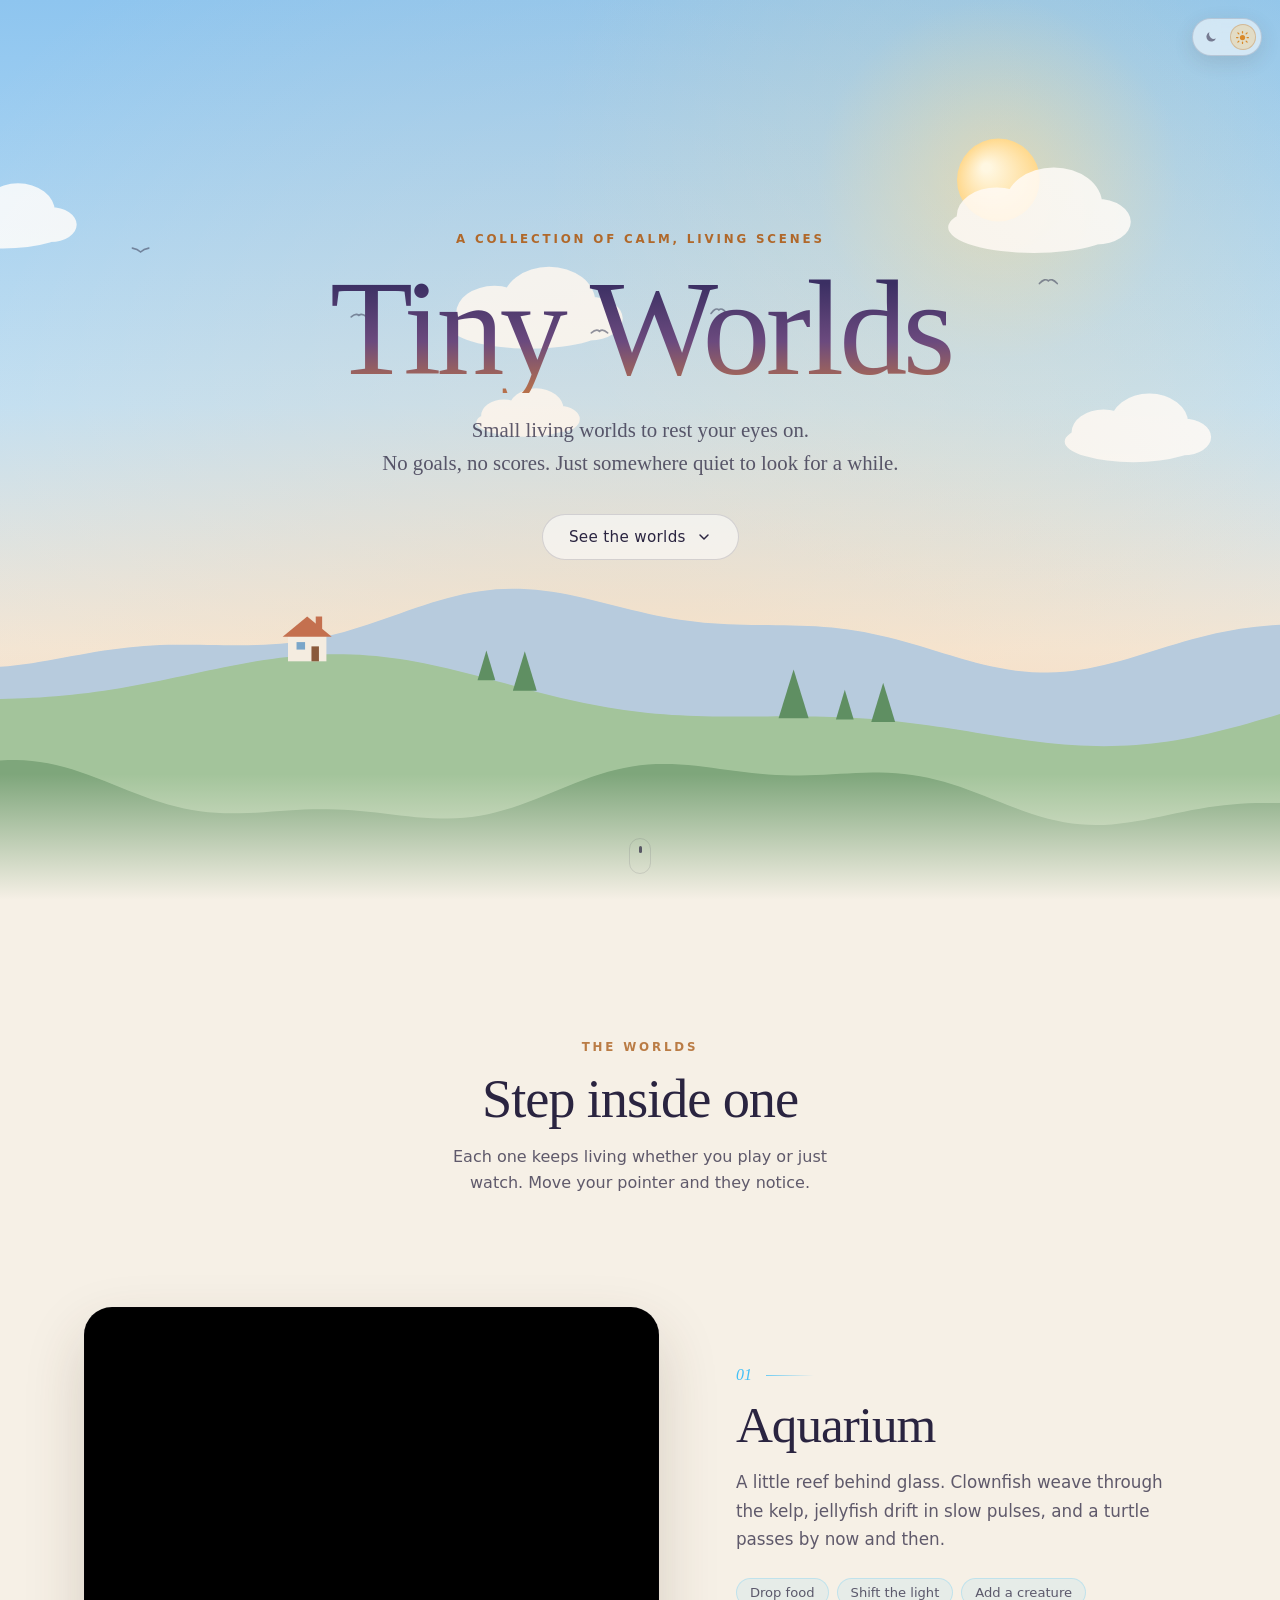
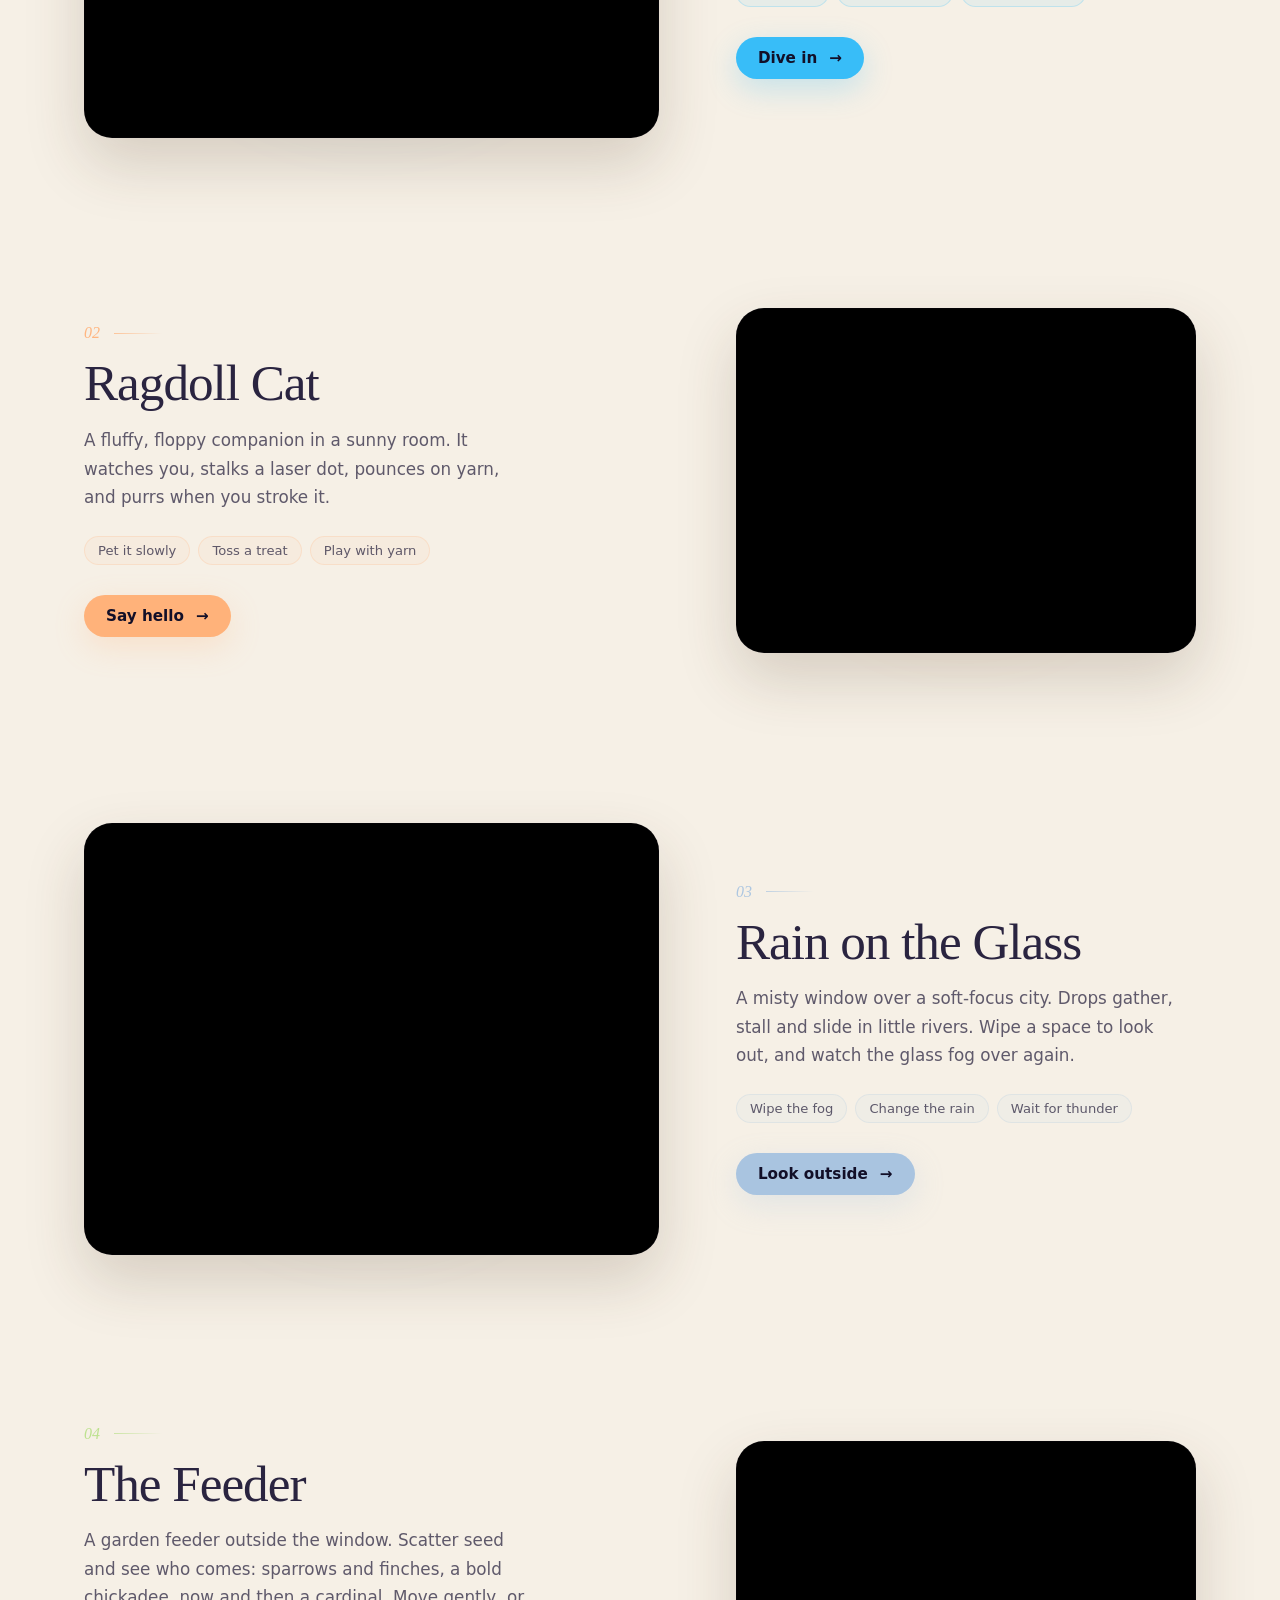
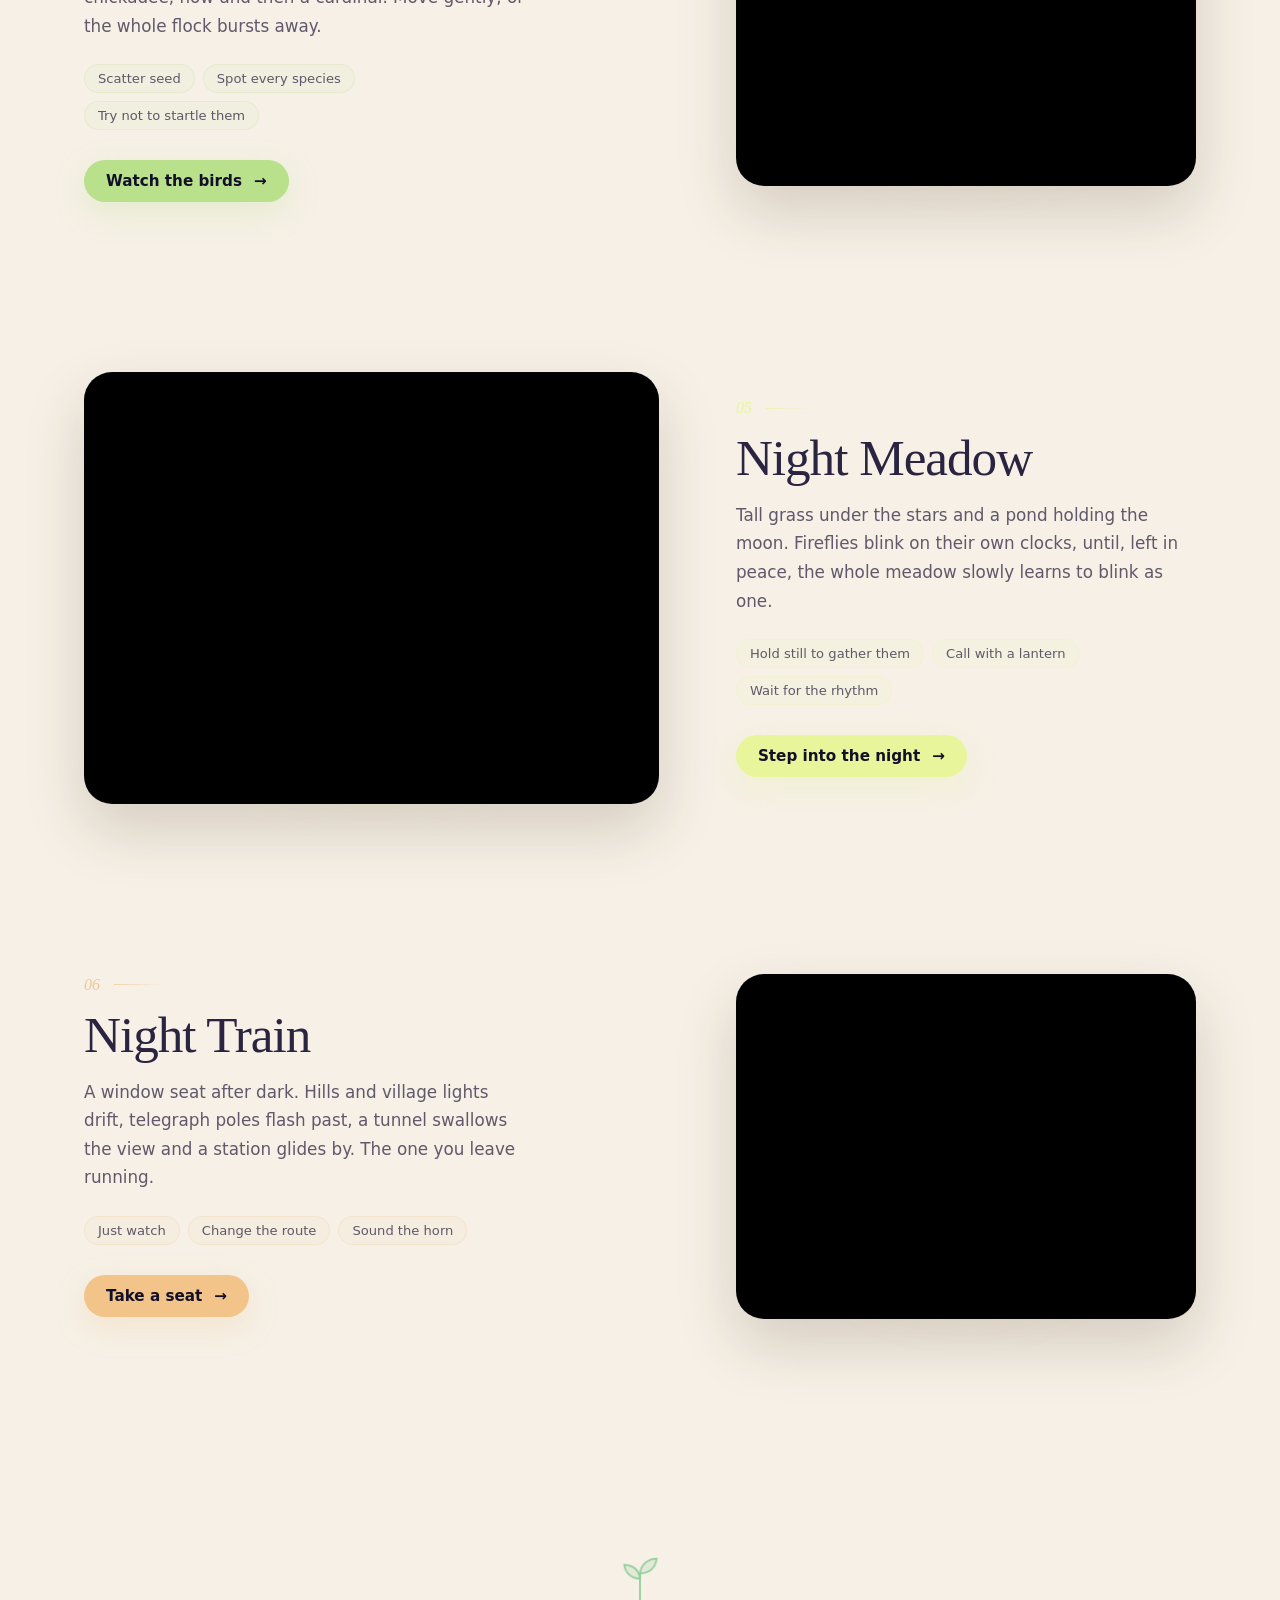
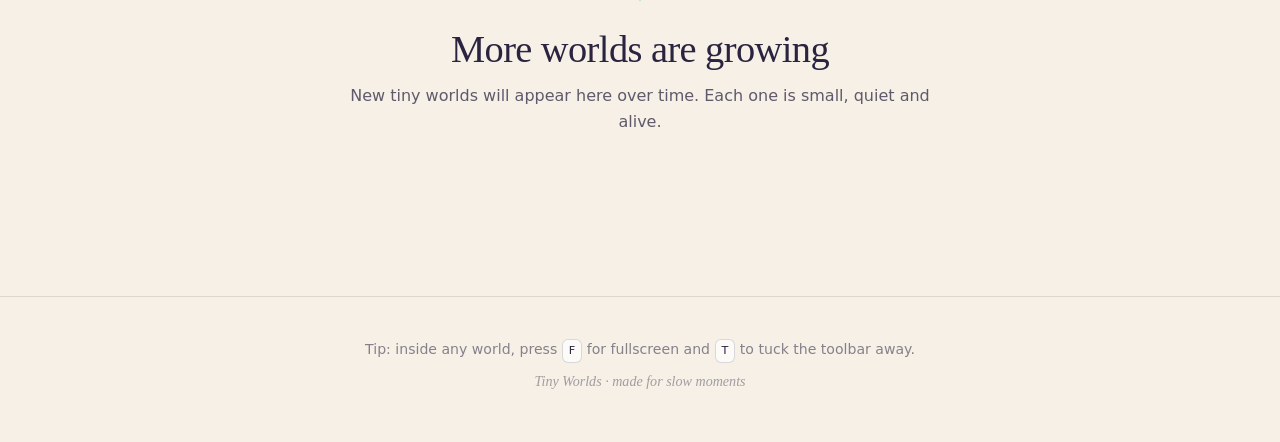
==== index.html @ 7e616bfd "Add Night Train world - A cabin window at night with parallax layers: far hills and village   lights" ====
<!DOCTYPE html>
<html lang="en">
<head>
  <meta charset="UTF-8">
  <meta name="viewport" content="width=device-width, initial-scale=1.0, viewport-fit=cover">
  <title>Tiny Worlds · Small living worlds to rest your eyes on</title>
  <meta name="description" content="A collection of calm, interactive living scenes: an aquarium, a Ragdoll cat, and more tiny worlds to come.">
  <meta name="theme-color" content="#0b0a24">
  <link rel="icon" href="data:image/svg+xml,<svg xmlns=%22http://www.w3.org/2000/svg%22 viewBox=%220 0 100 100%22><text y=%22.9em%22 font-size=%2290%22>🌙</text></svg>">
  <script>
    // Apply the saved (or system) theme before first paint to avoid a flash
    (function () {
      var t = null;
      try { t = localStorage.getItem('tinyworlds.homeTheme'); } catch (e) {}
      if (!t) t = window.matchMedia && matchMedia('(prefers-color-scheme: light)').matches ? 'light' : 'dark';
      document.documentElement.dataset.theme = t;
    })();
  </script>
  <link rel="stylesheet" href="/landing.css">
</head>
<body>
  <button id="theme-toggle" class="theme-toggle" type="button" aria-pressed="false" aria-label="Switch to day theme" title="Day theme">
    <span class="toggle-track" aria-hidden="true">
      <svg class="toggle-icon icon-moon" width="14" height="14" viewBox="0 0 24 24" fill="currentColor"><path d="M20.5 14.6A8.5 8.5 0 0 1 9.4 3.5a8.5 8.5 0 1 0 11.1 11.1z"/></svg>
      <svg class="toggle-icon icon-sun" width="15" height="15" viewBox="0 0 24 24" fill="none" stroke="currentColor" stroke-width="2" stroke-linecap="round"><circle cx="12" cy="12" r="4.2" fill="currentColor" stroke="none"/><path d="M12 2.5v2.2M12 19.3v2.2M4.6 4.6l1.6 1.6M17.8 17.8l1.6 1.6M2.5 12h2.2M19.3 12h2.2M4.6 19.4l1.6-1.6M17.8 6.2l1.6-1.6"/></svg>
      <span class="toggle-knob"></span>
    </span>
  </button>

  <!-- Hero: a living night landscape -->
  <header class="hero" id="top">
    <canvas id="hero-sky" aria-hidden="true"></canvas>
    <div class="hero-content">
      <p class="eyebrow">A collection of calm, living scenes</p>
      <h1 class="wordmark">Tiny Worlds</h1>
      <p class="tagline">Small living worlds to rest your eyes on.<br>No goals, no scores. Just somewhere quiet to look for a while.</p>
      <a class="hero-cta" href="#worlds">
        See the worlds
        <svg width="16" height="16" viewBox="0 0 24 24" fill="none" stroke="currentColor" stroke-width="2.2" stroke-linecap="round" stroke-linejoin="round" aria-hidden="true"><polyline points="6 9 12 15 18 9"></polyline></svg>
      </a>
    </div>
    <div class="scroll-cue" aria-hidden="true"><span></span></div>
  </header>

  <main>
    <section class="worlds" id="worlds" aria-labelledby="worlds-title">
      <div class="section-head reveal">
        <p class="eyebrow">The worlds</p>
        <h2 id="worlds-title" class="section-title">Step inside one</h2>
        <p class="section-sub">Each one keeps living whether you play or just watch. Move your pointer and they notice.</p>
      </div>
      <div id="world-list" class="world-list"></div>
    </section>

    <section class="growing reveal" aria-label="More worlds">
      <div class="sprout" aria-hidden="true">
        <svg viewBox="0 0 64 64" width="56" height="56">
          <path class="stem" d="M32 58 C32 46 32 38 32 28" />
          <path class="leaf leaf-l" d="M32 34 C22 34 15 27 14 18 C24 18 31 24 32 34 Z" />
          <path class="leaf leaf-r" d="M32 28 C33 18 41 11 51 11 C50 21 43 28 32 28 Z" />
        </svg>
      </div>
      <h2 class="growing-title">More worlds are growing</h2>
      <p class="growing-sub">New tiny worlds will appear here over time. Each one is small, quiet and alive.</p>
    </section>
  </main>

  <footer class="footer">
    <p>Tip: inside any world, press <kbd>F</kbd> for fullscreen and <kbd>T</kbd> to tuck the toolbar away.</p>
    <p class="footer-sign">Tiny Worlds · made for slow moments</p>
  </footer>

  <script src="/shared/canvas.js"></script>
  <script src="/aquarium/entities.js"></script>
  <script src="/cat/cat.js"></script>
  <script src="/cat/room.js"></script>
  <script src="/rain/rain.js"></script>
  <script src="/feeder/feeder.js"></script>
  <script src="/meadow/meadow.js"></script>
  <script src="/train/train.js"></script>
  <script src="/scenes.js"></script>
  <script src="/landing.js"></script>
</body>
</html>
---- landing.css ----
/* Tiny Worlds homepage: a quiet night landscape */
:root {
  --night: #0b0a24;
  --night-2: #110f30;
  --ink: #f6efe4;
  --ink-soft: rgba(246, 239, 228, 0.72);
  --ink-faint: rgba(246, 239, 228, 0.5);
  --gold: #f3c98b;
  --line: rgba(246, 239, 228, 0.12);
  --serif: ui-serif, 'New York', 'Iowan Old Style', 'Palatino Linotype', Palatino, Georgia, serif;
  --sans: ui-sans-serif, system-ui, -apple-system, 'Segoe UI', Roboto, sans-serif;
  --ease: cubic-bezier(0.2, 0.8, 0.2, 1);
  --wordmark: linear-gradient(180deg, #fffaf1 20%, #f3d9b2 75%, #e7b98a 100%);
  --glass-bg: rgba(255, 255, 255, 0.07);
  --glass-border: rgba(246, 239, 228, 0.22);
  --window-border: rgba(246, 239, 228, 0.14);
  --window-shadow: 0 30px 80px rgba(0, 0, 0, 0.45);
  --window-shadow-hover: 0 40px 90px rgba(0, 0, 0, 0.5);
  --kbd-bg: rgba(255, 255, 255, 0.06);
  color-scheme: dark;
}

/* Day theme */
:root[data-theme="light"] {
  --night: #f6f0e6;
  --night-2: #efe6d8;
  --ink: #2a2440;
  --ink-soft: rgba(42, 36, 64, 0.74);
  --ink-faint: rgba(42, 36, 64, 0.55);
  --gold: #b0682a;
  --line: rgba(42, 36, 64, 0.12);
  --wordmark: linear-gradient(180deg, #3b2f63 15%, #6b4a7e 60%, #b8714a 100%);
  --glass-bg: rgba(255, 255, 255, 0.55);
  --glass-border: rgba(42, 36, 64, 0.16);
  --window-border: rgba(42, 36, 64, 0.1);
  --window-shadow: 0 26px 60px rgba(70, 50, 30, 0.18);
  --window-shadow-hover: 0 34px 70px rgba(70, 50, 30, 0.24);
  --kbd-bg: rgba(255, 255, 255, 0.7);
  color-scheme: light;
}

html, body {
  transition: background-color 0.8s var(--ease), color 0.8s var(--ease);
}

/* ---------- Theme toggle ---------- */
.theme-toggle {
  position: fixed;
  top: calc(18px + env(safe-area-inset-top, 0px));
  right: calc(18px + env(safe-area-inset-right, 0px));
  z-index: 50;
  padding: 5px;
  border-radius: 999px;
  border: 1px solid var(--glass-border);
  background: var(--glass-bg);
  backdrop-filter: blur(12px);
  -webkit-backdrop-filter: blur(12px);
  color: var(--ink);
  cursor: pointer;
  box-shadow: 0 6px 24px rgba(0, 0, 0, 0.18);
  transition: background 0.6s var(--ease), border-color 0.6s var(--ease), transform 0.3s var(--ease);
}

.theme-toggle:hover {
  transform: translateY(-1px);
}

.theme-toggle:focus-visible {
  outline: 2px solid var(--gold);
  outline-offset: 3px;
}

.toggle-track {
  position: relative;
  display: flex;
  align-items: center;
  justify-content: space-between;
  width: 58px;
  height: 26px;
  padding: 0 6px;
}

.toggle-icon {
  position: relative;
  z-index: 1;
  opacity: 0.55;
  transition: opacity 0.4s var(--ease), color 0.4s var(--ease);
}

.toggle-knob {
  position: absolute;
  top: 0;
  left: 0;
  width: 26px;
  height: 26px;
  border-radius: 50%;
  background: rgba(246, 239, 228, 0.16);
  box-shadow: inset 0 0 0 1px rgba(246, 239, 228, 0.25);
  transition: transform 0.5s var(--ease), background 0.5s var(--ease);
}

:root:not([data-theme="light"]) .icon-moon {
  opacity: 1;
  color: #f3d9b2;
}

:root[data-theme="light"] .toggle-knob {
  transform: translateX(32px);
  background: rgba(255, 200, 110, 0.35);
  box-shadow: inset 0 0 0 1px rgba(176, 104, 42, 0.3);
}

:root[data-theme="light"] .icon-sun {
  opacity: 1;
  color: #d98a2b;
}

* {
  box-sizing: border-box;
  margin: 0;
  padding: 0;
}

html {
  scroll-behavior: smooth;
  background: var(--night);
}

body {
  background: var(--night);
  color: var(--ink);
  font-family: var(--sans);
  -webkit-font-smoothing: antialiased;
  overflow-x: hidden;
}

::selection {
  background: rgba(243, 201, 139, 0.3);
}

.eyebrow {
  font-family: var(--sans);
  font-size: 0.74rem;
  font-weight: 600;
  letter-spacing: 0.24em;
  text-transform: uppercase;
  color: var(--gold);
  opacity: 0.85;
  text-wrap: balance;
}

/* ---------- Hero ---------- */
.hero {
  position: relative;
  height: 100vh;
  height: 100svh;
  min-height: 560px;
  display: grid;
  place-items: center;
  overflow: hidden;
  isolation: isolate;
}

#hero-sky {
  position: absolute;
  inset: 0;
  width: 100%;
  height: 100%;
  z-index: -1;
}

.hero-content {
  text-align: center;
  padding: 0 24px;
  margin-top: -12vh;
  will-change: transform, opacity;
}

.hero-content > * {
  animation: rise 1.4s var(--ease) both;
}
.hero-content > :nth-child(2) { animation-delay: 0.12s; }
.hero-content > :nth-child(3) { animation-delay: 0.3s; }
.hero-content > :nth-child(4) { animation-delay: 0.5s; }

.wordmark {
  margin: 18px 0 20px;
  font-family: var(--serif);
  font-weight: 400;
  font-size: clamp(3.4rem, 12vw, 8.5rem);
  line-height: 0.95;
  letter-spacing: -0.035em;
  background: var(--wordmark);
  -webkit-background-clip: text;
  background-clip: text;
  -webkit-text-fill-color: transparent;
  text-shadow: 0 0 60px rgba(243, 201, 139, 0.12);
}

.tagline {
  max-width: 36rem;
  text-wrap: balance;
  margin: 0 auto;
  font-family: var(--serif);
  font-size: clamp(1.05rem, 2.2vw, 1.3rem);
  line-height: 1.6;
  color: var(--ink-soft);
}

.hero-cta {
  display: inline-flex;
  align-items: center;
  gap: 10px;
  margin-top: 34px;
  padding: 13px 26px;
  border-radius: 999px;
  color: var(--ink);
  text-decoration: none;
  font-size: 0.95rem;
  font-weight: 500;
  letter-spacing: 0.02em;
  background: var(--glass-bg);
  border: 1px solid var(--glass-border);
  backdrop-filter: blur(10px);
  -webkit-backdrop-filter: blur(10px);
  transition: background 0.4s var(--ease), border-color 0.4s var(--ease), transform 0.4s var(--ease), box-shadow 0.4s var(--ease);
}

.hero-cta:hover,
.hero-cta:focus-visible {
  background: rgba(243, 201, 139, 0.14);
  border-color: rgba(243, 201, 139, 0.55);
  box-shadow: 0 0 40px rgba(243, 201, 139, 0.18);
  transform: translateY(-2px);
  outline: none;
}

.hero-cta svg {
  transition: transform 0.4s var(--ease);
}

.hero-cta:hover svg {
  transform: translateY(2px);
}

.scroll-cue {
  position: absolute;
  bottom: calc(26px + env(safe-area-inset-bottom, 0px));
  left: 50%;
  width: 22px;
  height: 36px;
  margin-left: -11px;
  border: 1.5px solid var(--glass-border);
  border-radius: 12px;
  opacity: 0.7;
}

.scroll-cue span {
  position: absolute;
  top: 7px;
  left: 50%;
  width: 3px;
  height: 7px;
  margin-left: -1.5px;
  border-radius: 2px;
  background: var(--ink);
  animation: cue 2.2s ease-in-out infinite;
}

/* ---------- Worlds ---------- */
.worlds {
  position: relative;
  max-width: 1160px;
  margin: 0 auto;
  padding: clamp(80px, 12vw, 140px) 24px 40px;
}

.section-head {
  text-align: center;
  margin-bottom: clamp(56px, 9vw, 110px);
}

.section-title {
  margin: 14px 0 14px;
  font-family: var(--serif);
  font-weight: 400;
  font-size: clamp(2.2rem, 5vw, 3.4rem);
  letter-spacing: -0.02em;
}

.section-sub {
  max-width: 30rem;
  text-wrap: balance;
  margin: 0 auto;
  color: var(--ink-soft);
  line-height: 1.65;
}

.world-list {
  display: flex;
  flex-direction: column;
  gap: clamp(90px, 14vw, 170px);
}

.world {
  --accent: 160, 200, 255;
  display: grid;
  grid-template-columns: minmax(0, 1.25fr) minmax(0, 1fr);
  align-items: center;
  gap: clamp(36px, 6vw, 80px);
}

.world:nth-child(even) .world-window-wrap {
  order: 2;
}

.world-window-wrap {
  position: relative;
  perspective: 1200px;
}

/* Soft halo in the world's own colour */
.world-window-wrap::before {
  content: '';
  position: absolute;
  inset: 8% 6% -6%;
  border-radius: 40px;
  background: radial-gradient(closest-side, rgba(var(--accent), 0.35), transparent);
  filter: blur(30px);
  opacity: 0.45;
  transition: opacity 0.6s var(--ease);
  z-index: -1;
}

.world-window {
  position: relative;
  display: block;
  aspect-ratio: 4 / 3;
  border-radius: 28px;
  overflow: hidden;
  background: #000;
  border: 1px solid var(--window-border);
  box-shadow:
    var(--window-shadow),
    0 0 0 6px rgba(255, 255, 255, 0.025);
  transform: rotateX(var(--rx, 0deg)) rotateY(var(--ry, 0deg));
  transform-style: preserve-3d;
  transition: transform 0.6s var(--ease), box-shadow 0.6s var(--ease), border-color 0.6s var(--ease);
  outline: none;
}

.world-window canvas {
  display: block;
  width: 100%;
  height: 100%;
}

/* Glass sheen that follows the pointer */
.world-window::after {
  content: '';
  position: absolute;
  inset: 0;
  background: radial-gradient(600px circle at var(--mx, 50%) var(--my, 0%), rgba(255, 255, 255, 0.12), transparent 40%);
  opacity: 0;
  transition: opacity 0.5s var(--ease);
  pointer-events: none;
}

.world-window-wrap:hover::before {
  opacity: 0.9;
}

.world-window:hover,
.world-window:focus-visible {
  border-color: rgba(var(--accent), 0.55);
  box-shadow:
    var(--window-shadow-hover),
    0 0 0 6px rgba(var(--accent), 0.08);
}

.world-window:hover::after {
  opacity: 1;
}

.world-window:focus-visible {
  box-shadow: var(--window-shadow-hover), 0 0 0 3px rgba(var(--accent), 0.9);
}

.world-copy {
  max-width: 28rem;
}

.world-index {
  display: flex;
  align-items: center;
  gap: 14px;
  font-family: var(--serif);
  font-style: italic;
  font-size: 1rem;
  color: rgba(var(--accent), 0.95);
}

.world-index::after {
  content: '';
  width: 48px;
  height: 1px;
  background: linear-gradient(90deg, rgba(var(--accent), 0.7), transparent);
}

.world-name {
  margin: 14px 0 16px;
  font-family: var(--serif);
  font-weight: 400;
  font-size: clamp(2.2rem, 4.4vw, 3.2rem);
  letter-spacing: -0.02em;
  line-height: 1.05;
}

.world-lede {
  color: var(--ink-soft);
  font-size: 1.05rem;
  line-height: 1.7;
}

.world-chips {
  list-style: none;
  display: flex;
  flex-wrap: wrap;
  gap: 8px;
  margin: 24px 0 30px;
}

.world-chips li {
  padding: 6px 13px;
  border-radius: 999px;
  font-size: 0.82rem;
  color: var(--ink-soft);
  background: rgba(var(--accent), 0.08);
  border: 1px solid rgba(var(--accent), 0.22);
}

.world-cta {
  display: inline-flex;
  align-items: center;
  gap: 12px;
  padding: 12px 22px;
  border-radius: 999px;
  color: #120f28;
  font-weight: 600;
  font-size: 0.95rem;
  text-decoration: none;
  background: rgb(var(--accent));
  box-shadow: 0 10px 30px rgba(var(--accent), 0.25);
  transition: transform 0.4s var(--ease), box-shadow 0.4s var(--ease), filter 0.4s var(--ease);
  outline: none;
}

.world-cta .arrow {
  transition: transform 0.4s var(--ease);
}

.world-cta:hover,
.world-cta:focus-visible {
  transform: translateY(-2px);
  box-shadow: 0 16px 40px rgba(var(--accent), 0.35);
  filter: brightness(1.06);
}

.world-cta:focus-visible {
  box-shadow: 0 0 0 3px var(--night), 0 0 0 5px rgb(var(--accent));
}

.world-cta:hover .arrow {
  transform: translateX(4px);
}

/* ---------- Growing ---------- */
.growing {
  max-width: 640px;
  margin: clamp(110px, 16vw, 190px) auto 0;
  padding: 0 24px;
  text-align: center;
}

.sprout {
  display: inline-block;
  margin-bottom: 18px;
}

.sprout path {
  fill: none;
  stroke: #8fcf9a;
  stroke-width: 2;
  stroke-linecap: round;
}

.sprout .leaf {
  fill: rgba(143, 207, 154, 0.18);
  transform-origin: 32px 32px;
}

.growing.visible .stem {
  stroke-dasharray: 40;
  animation: draw 1.6s var(--ease) both;
}

.growing.visible .leaf-l { animation: unfurl-l 1.4s 0.9s var(--ease) both; }
.growing.visible .leaf-r { animation: unfurl-r 1.4s 1.1s var(--ease) both; }

.growing-title {
  font-family: var(--serif);
  font-weight: 400;
  font-size: clamp(1.7rem, 3.6vw, 2.4rem);
  letter-spacing: -0.015em;
}

.growing-sub {
  margin-top: 12px;
  color: var(--ink-soft);
  line-height: 1.65;
}

/* ---------- Footer ---------- */
.footer {
  margin-top: clamp(100px, 14vw, 160px);
  padding: 40px 24px calc(48px + env(safe-area-inset-bottom, 0px));
  border-top: 1px solid var(--line);
  text-align: center;
  color: var(--ink-faint);
  font-size: 0.88rem;
  line-height: 1.8;
}

.footer-sign {
  margin-top: 6px;
  font-family: var(--serif);
  font-style: italic;
  color: var(--ink-faint);
  opacity: 0.75;
}

kbd {
  display: inline-block;
  min-width: 1.6em;
  padding: 1px 6px;
  border-radius: 6px;
  border: 1px solid var(--glass-border);
  background: var(--kbd-bg);
  font-family: var(--sans);
  font-size: 0.8em;
  color: var(--ink);
}

/* ---------- Reveal on scroll ---------- */
.reveal {
  opacity: 0;
  transform: translateY(28px);
  transition: opacity 1.1s var(--ease), transform 1.1s var(--ease);
}

.reveal.visible {
  opacity: 1;
  transform: none;
}

.world.reveal .world-copy {
  opacity: 0;
  transform: translateY(18px);
  transition: opacity 1.1s 0.15s var(--ease), transform 1.1s 0.15s var(--ease);
}

.world.reveal.visible .world-copy {
  opacity: 1;
  transform: none;
}

@keyframes rise {
  from { opacity: 0; transform: translateY(18px); }
  to { opacity: 1; transform: none; }
}

@keyframes cue {
  0% { opacity: 0; transform: translateY(0); }
  30% { opacity: 1; }
  80% { opacity: 0; transform: translateY(12px); }
  100% { opacity: 0; }
}

@keyframes draw {
  from { stroke-dashoffset: 40; }
  to { stroke-dashoffset: 0; }
}

@keyframes unfurl-l {
  from { transform: scale(0) rotate(30deg); opacity: 0; }
  to { transform: none; opacity: 1; }
}

@keyframes unfurl-r {
  from { transform: scale(0) rotate(-30deg); opacity: 0; }
  to { transform: none; opacity: 1; }
}

/* ---------- Small screens ---------- */
@media (max-width: 520px) {
  .eyebrow {
    letter-spacing: 0.18em;
    font-size: 0.68rem;
  }
}

@media (max-width: 820px) {
  .world {
    grid-template-columns: 1fr;
    gap: 30px;
  }
  .world:nth-child(even) .world-window-wrap {
    order: 0;
  }
  .world-copy {
    max-width: none;
    text-align: center;
  }
  .world-index {
    justify-content: center;
  }
  .world-index::before {
    content: '';
    width: 48px;
    height: 1px;
    background: linear-gradient(270deg, rgba(var(--accent), 0.7), transparent);
  }
  .world-chips {
    justify-content: center;
  }
  .world-window {
    border-radius: 22px;
  }
}

@media (prefers-reduced-motion: reduce) {
  html {
    scroll-behavior: auto;
  }
  *, *::before, *::after {
    animation: none !important;
    transition: none !important;
  }
  .reveal, .world.reveal .world-copy {
    opacity: 1;
    transform: none;
  }
}

:root[data-theme="light"] .wordmark {
  text-shadow: none;
}

:root[data-theme="light"] .theme-toggle {
  box-shadow: 0 6px 20px rgba(70, 50, 30, 0.12);
}
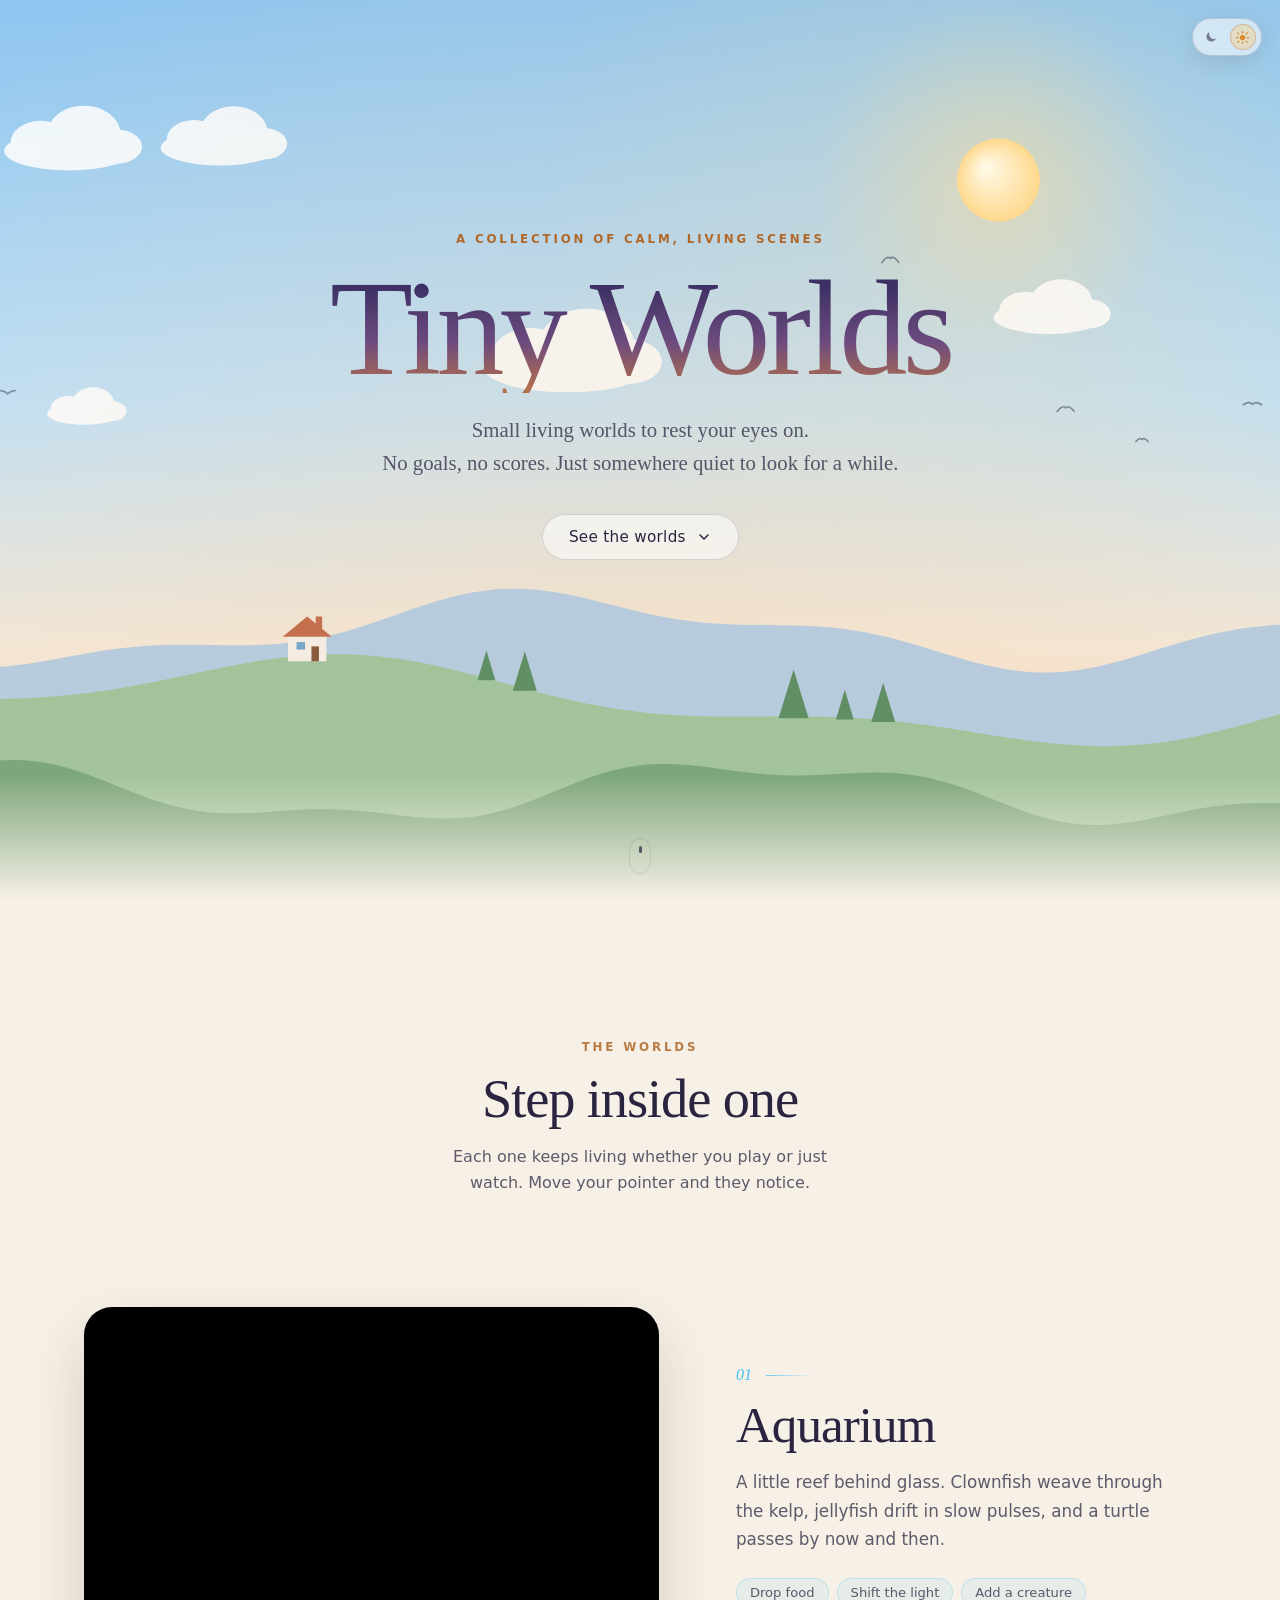
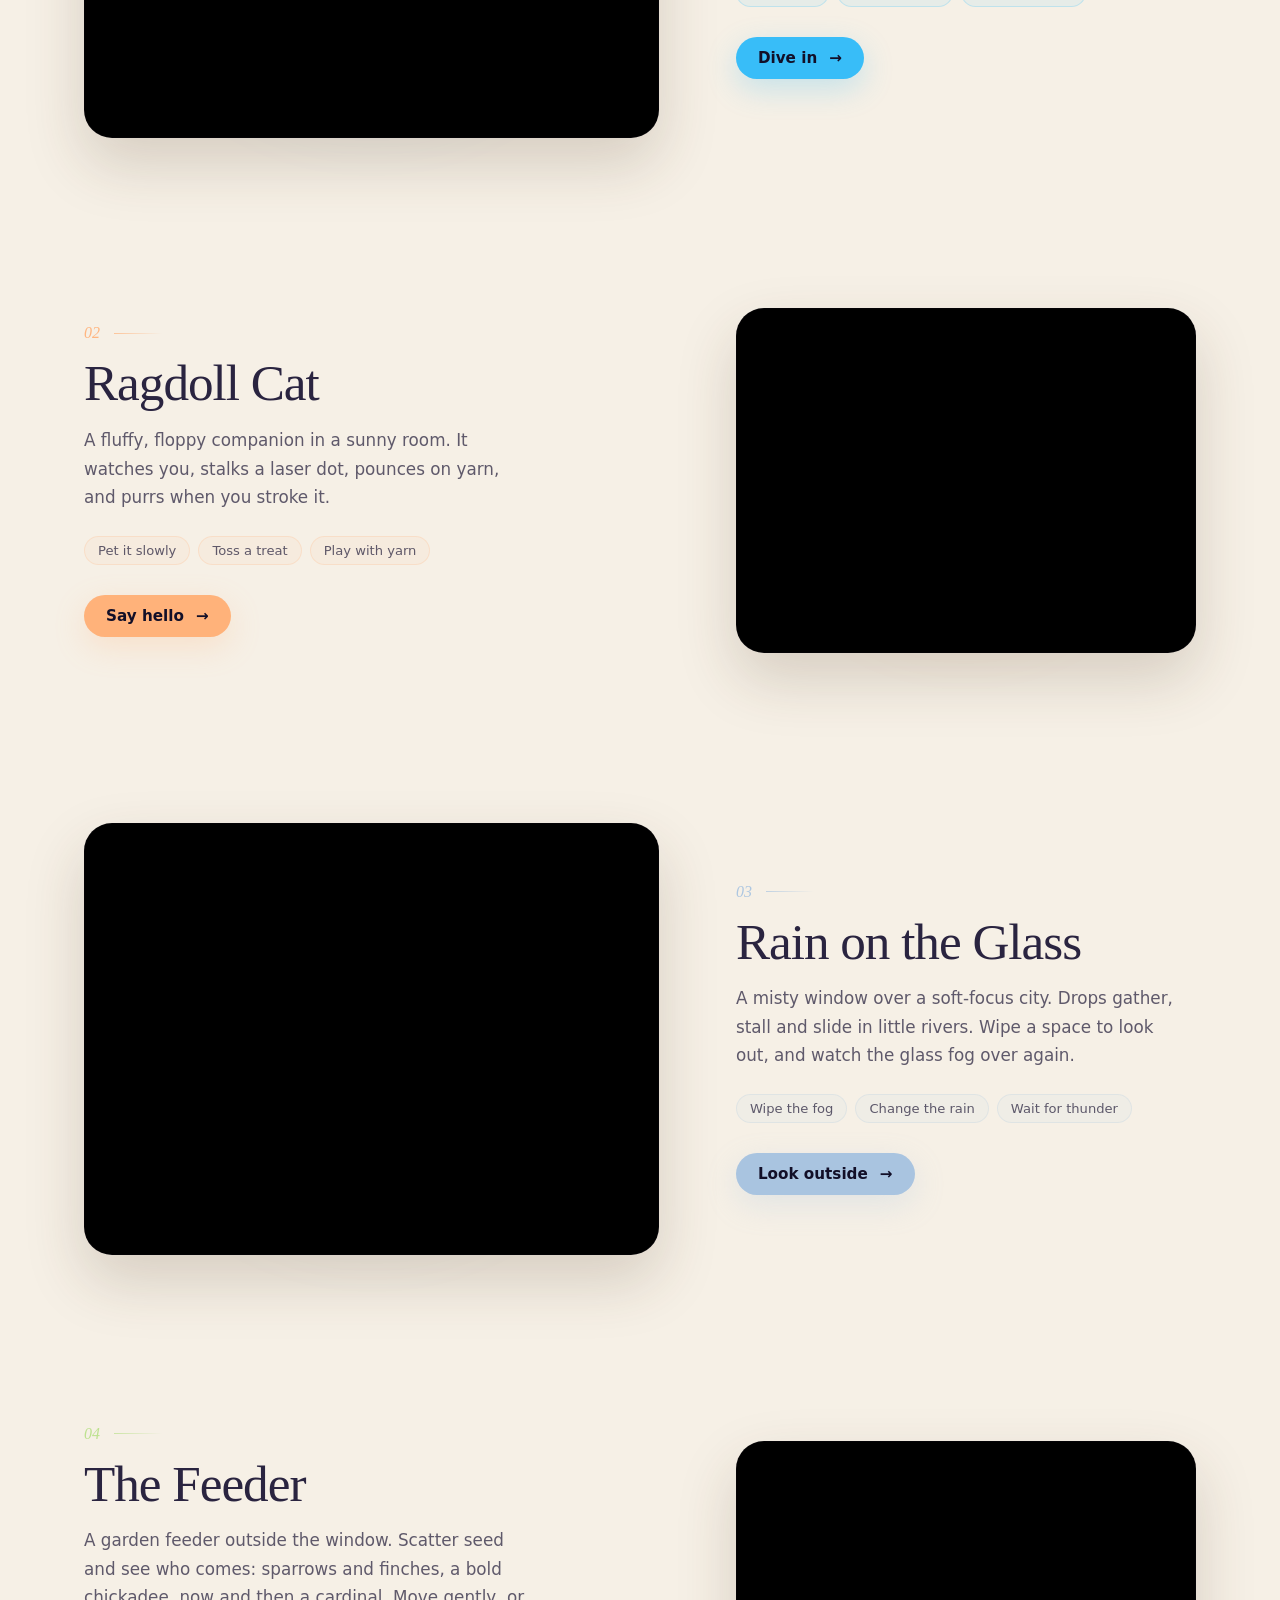
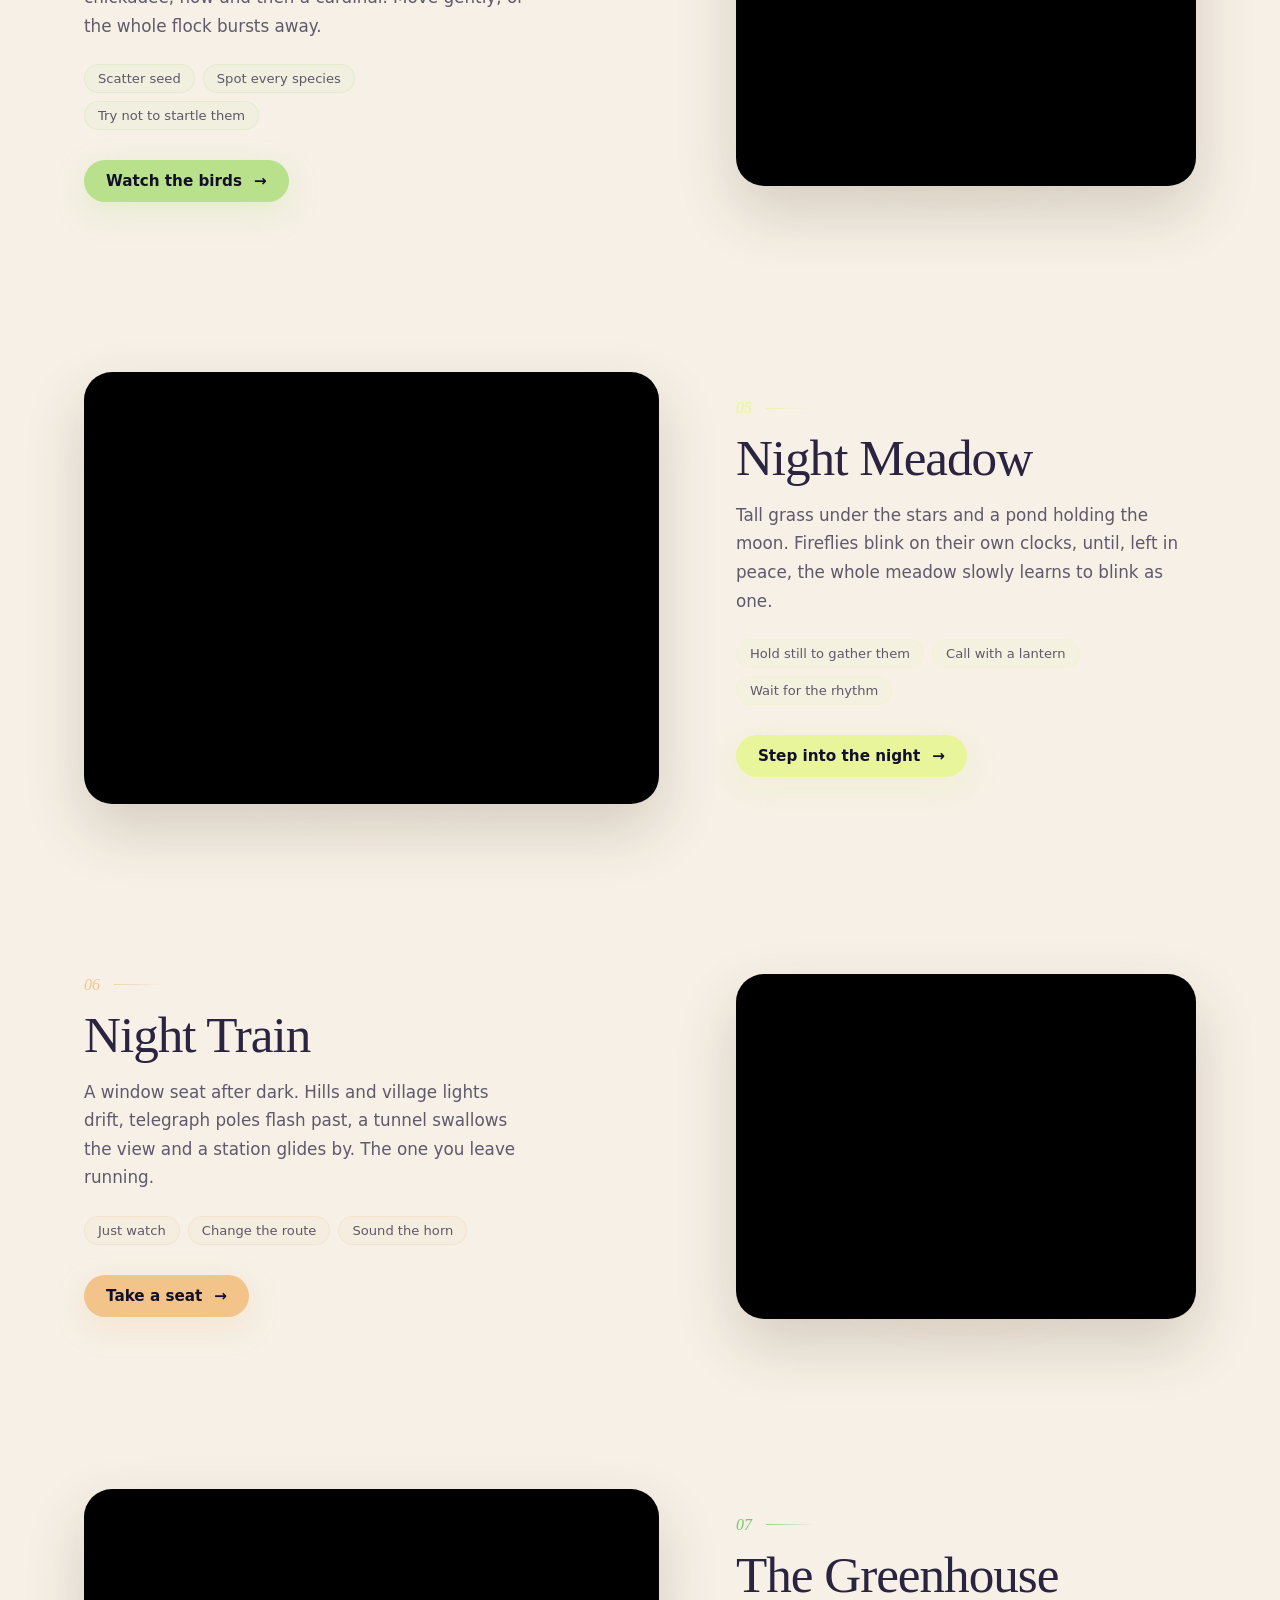
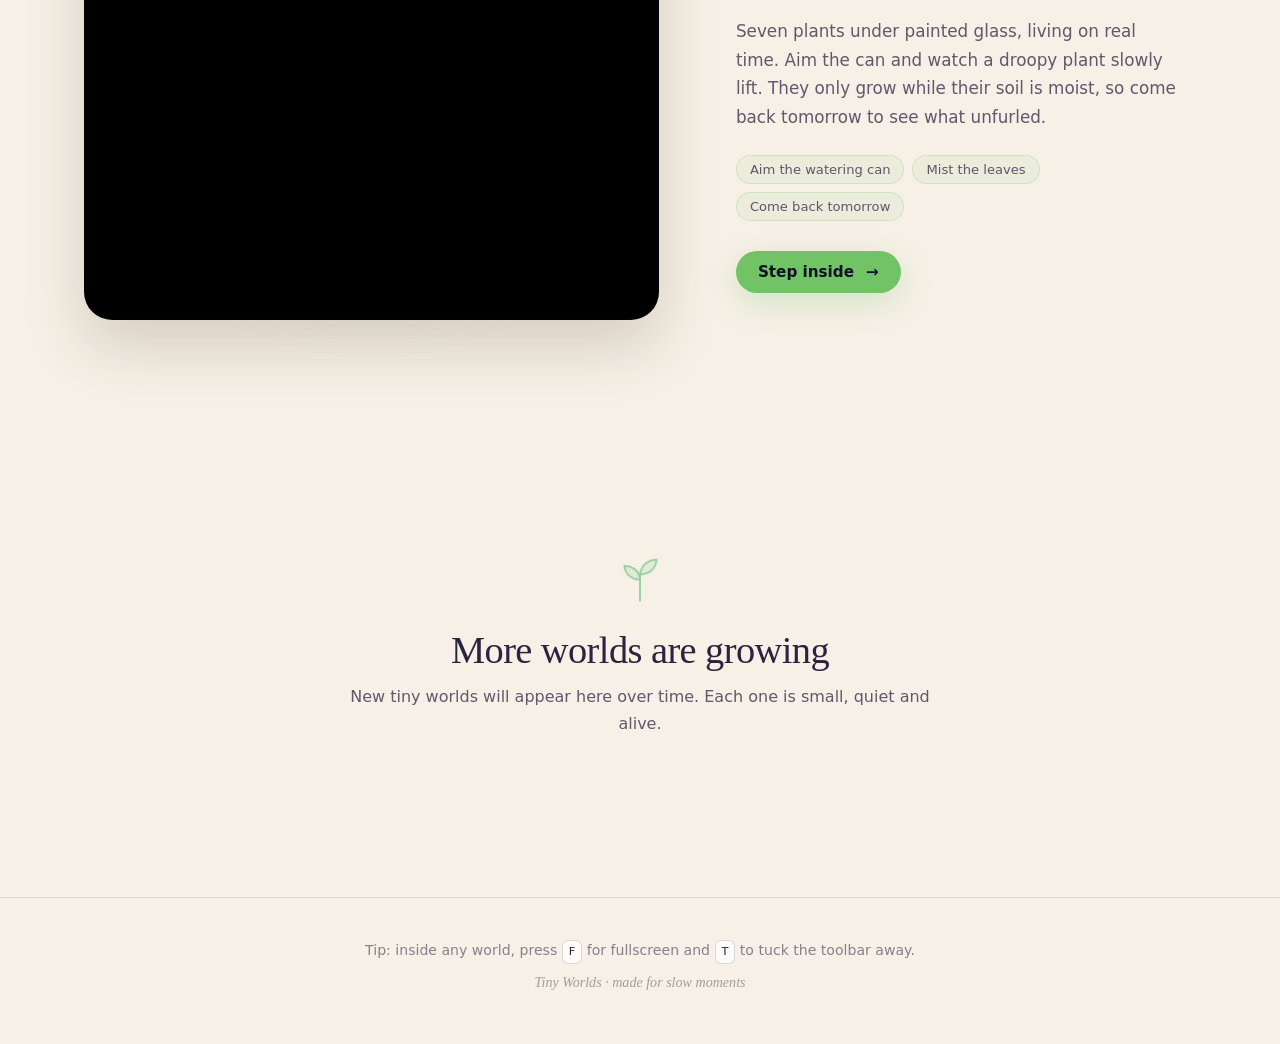
==== commit 6216ee40: "Add The Greenhouse world (reworked) and harden the homepage Greenhouse (started in another session, " ====
--- a/index.html
+++ b/index.html
@@ -78,6 +78,7 @@
   <script src="/feeder/feeder.js"></script>
   <script src="/meadow/meadow.js"></script>
   <script src="/train/train.js"></script>
+  <script src="/greenhouse/greenhouse.js"></script>
   <script src="/scenes.js"></script>
   <script src="/landing.js"></script>
 </body>
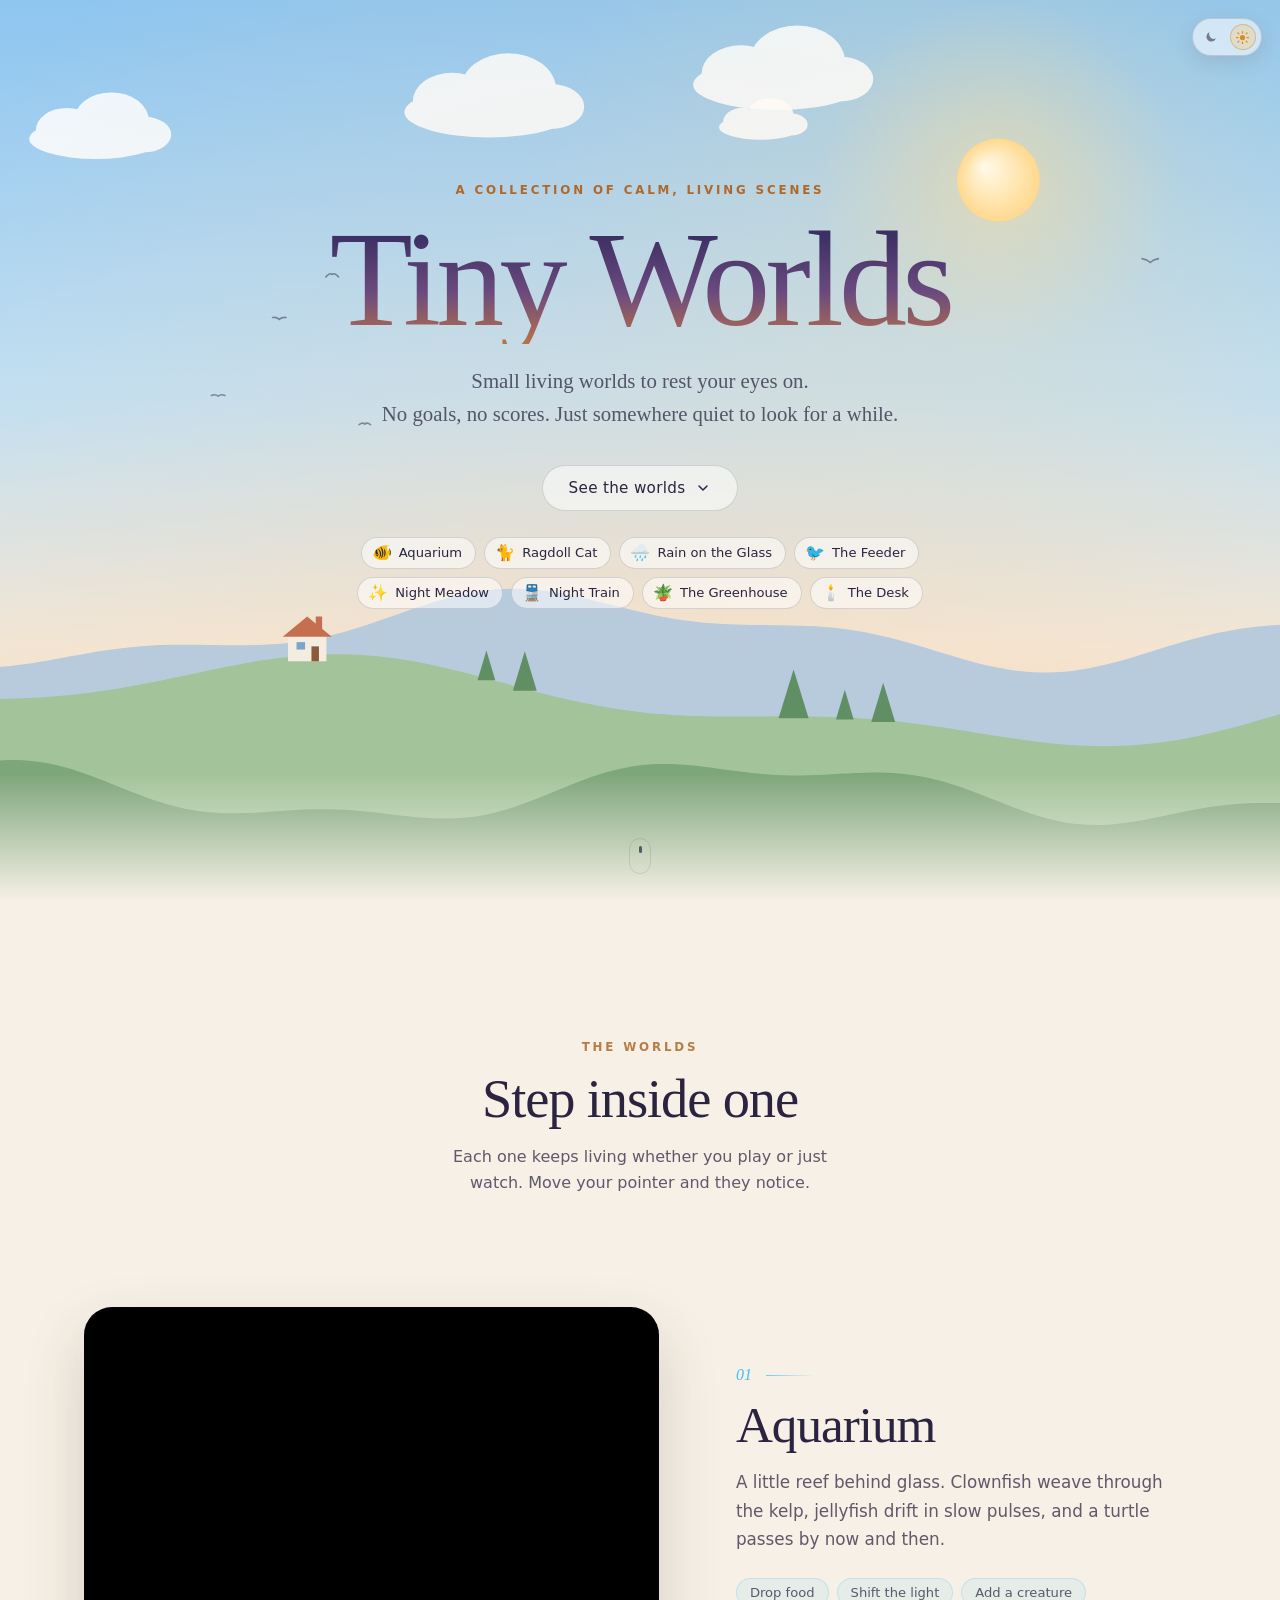
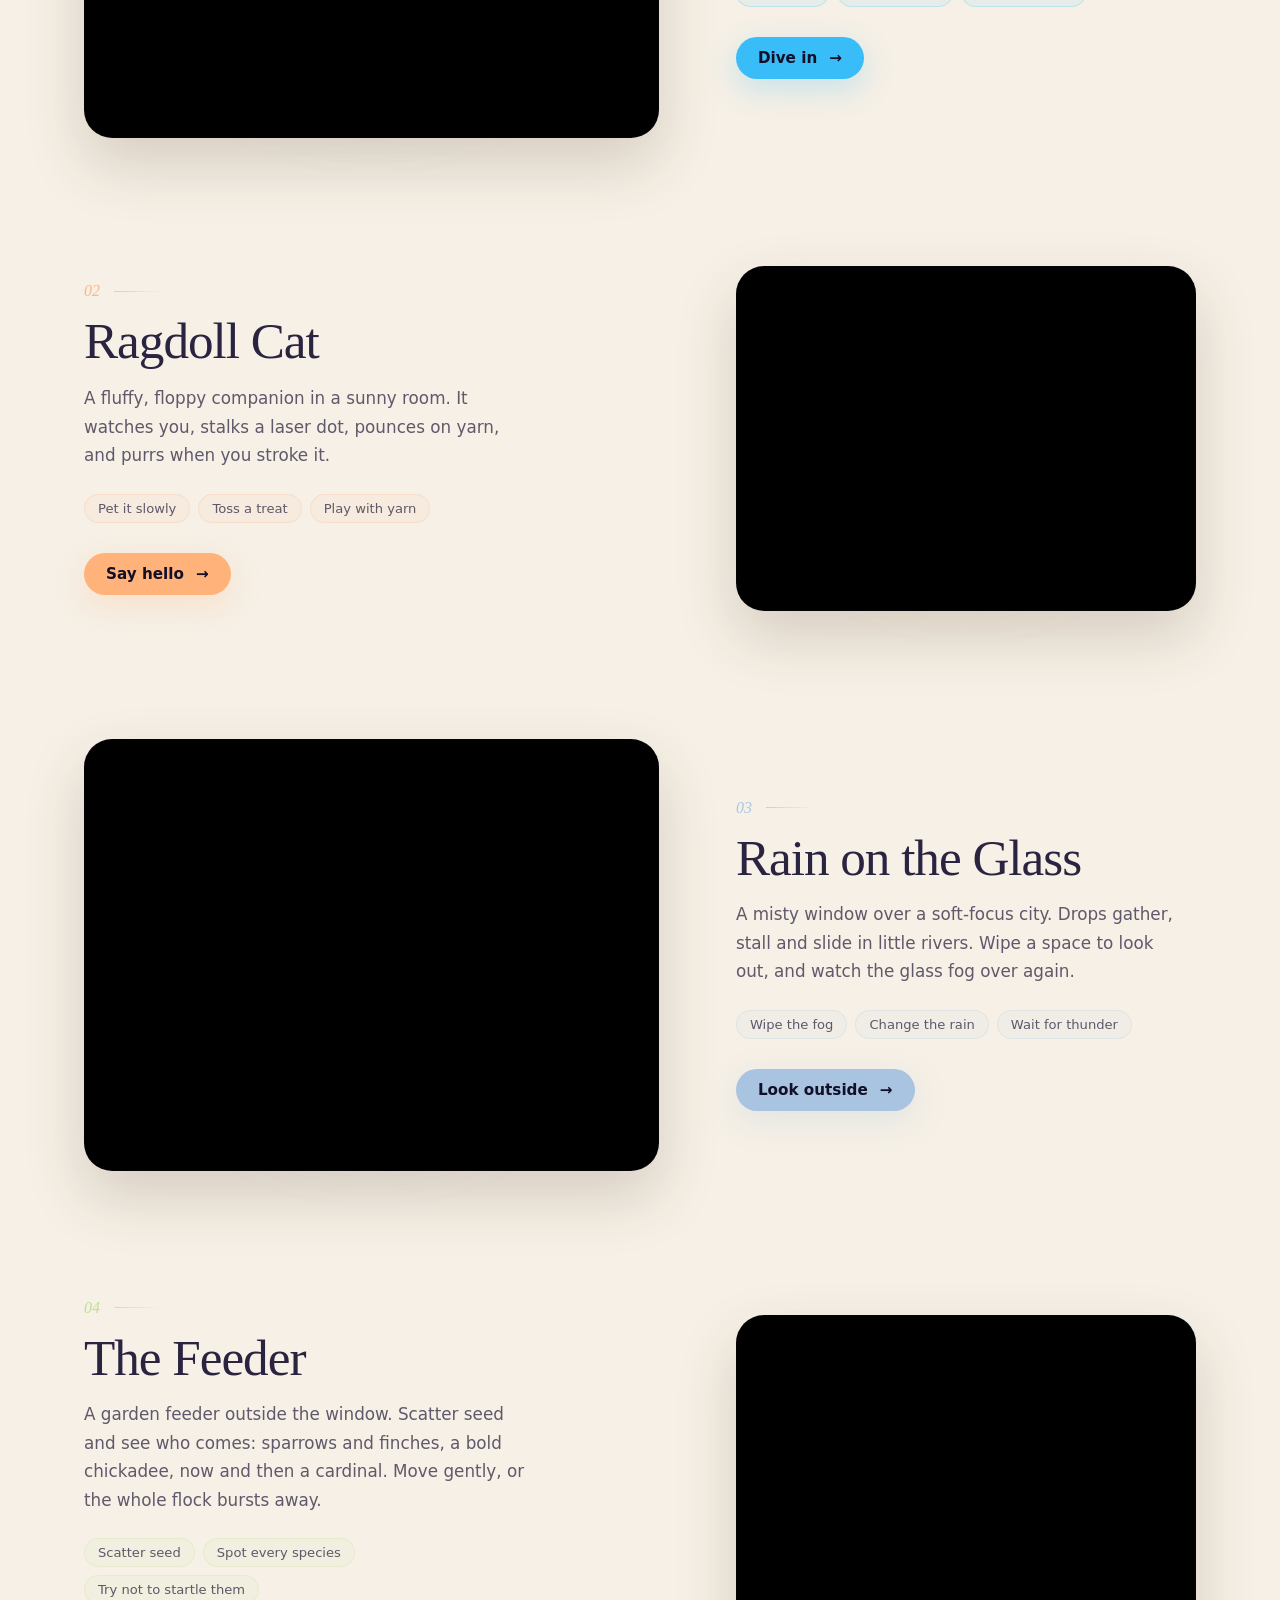
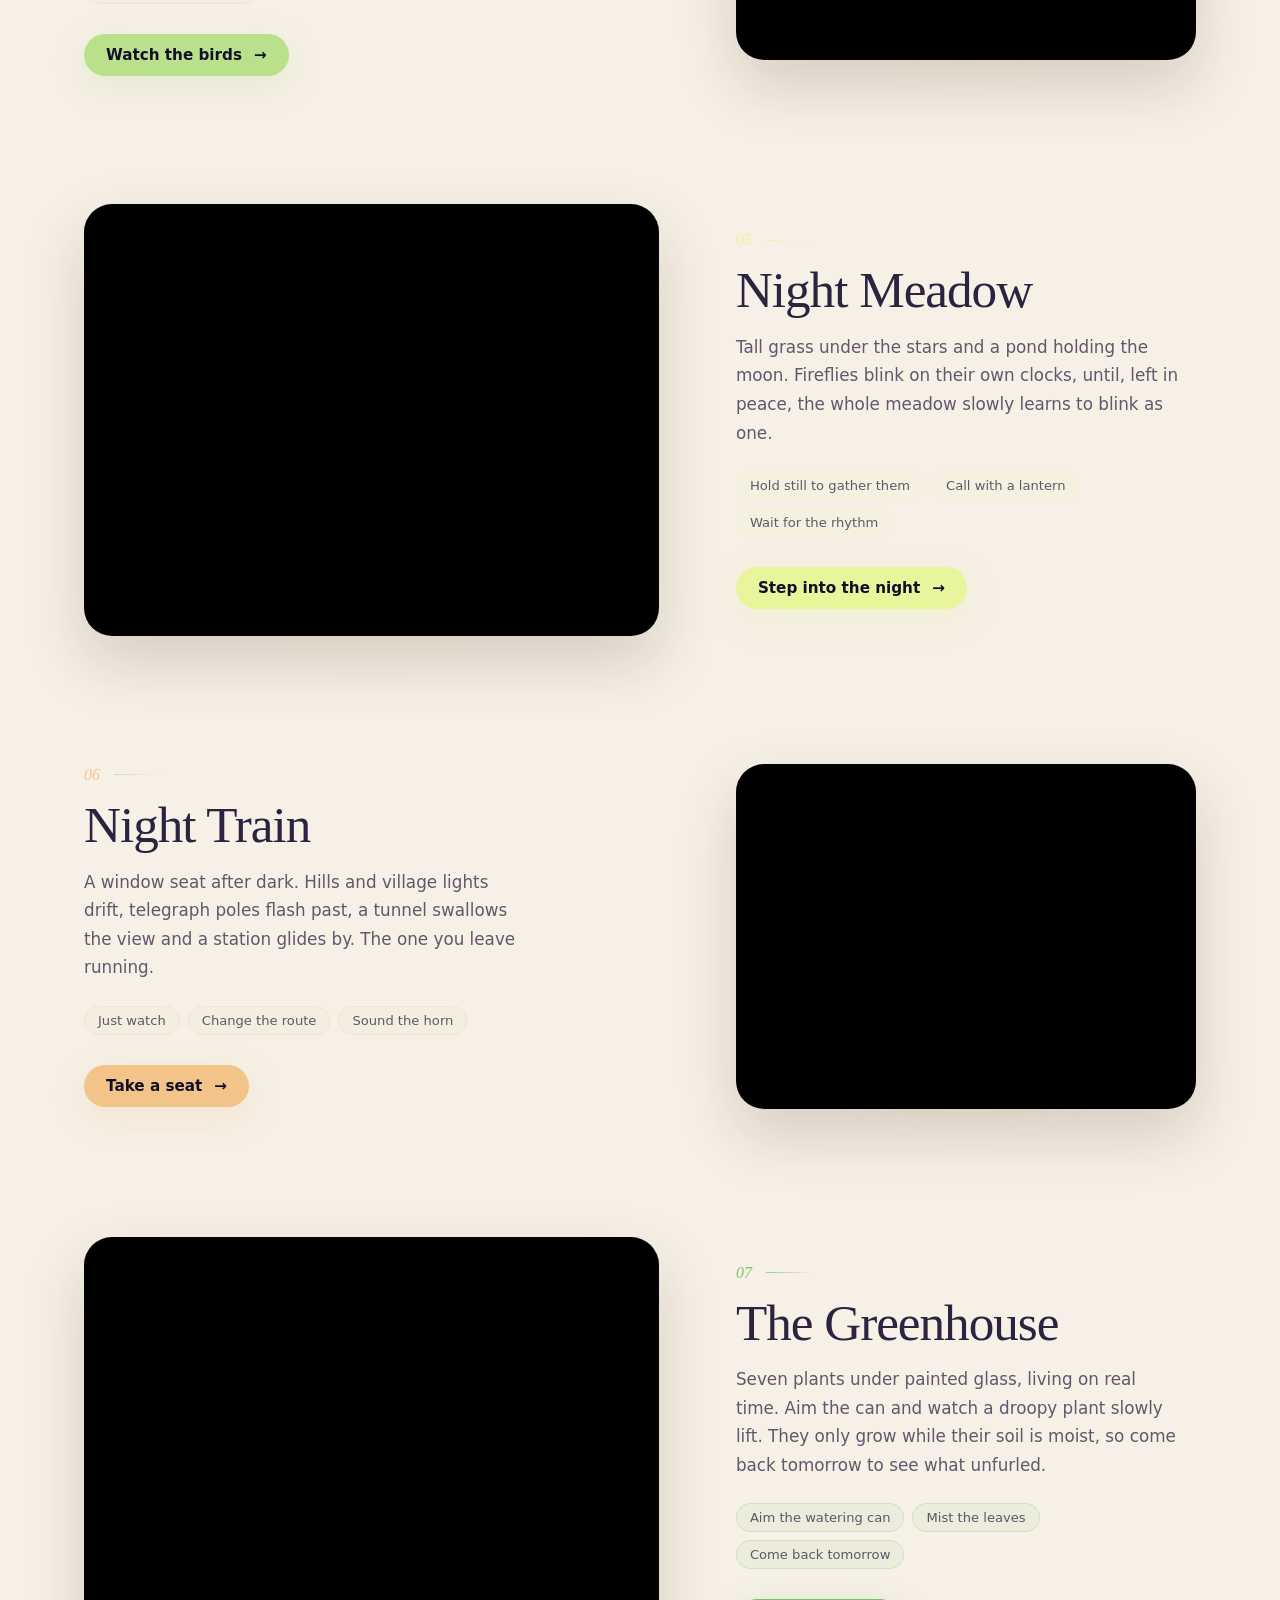
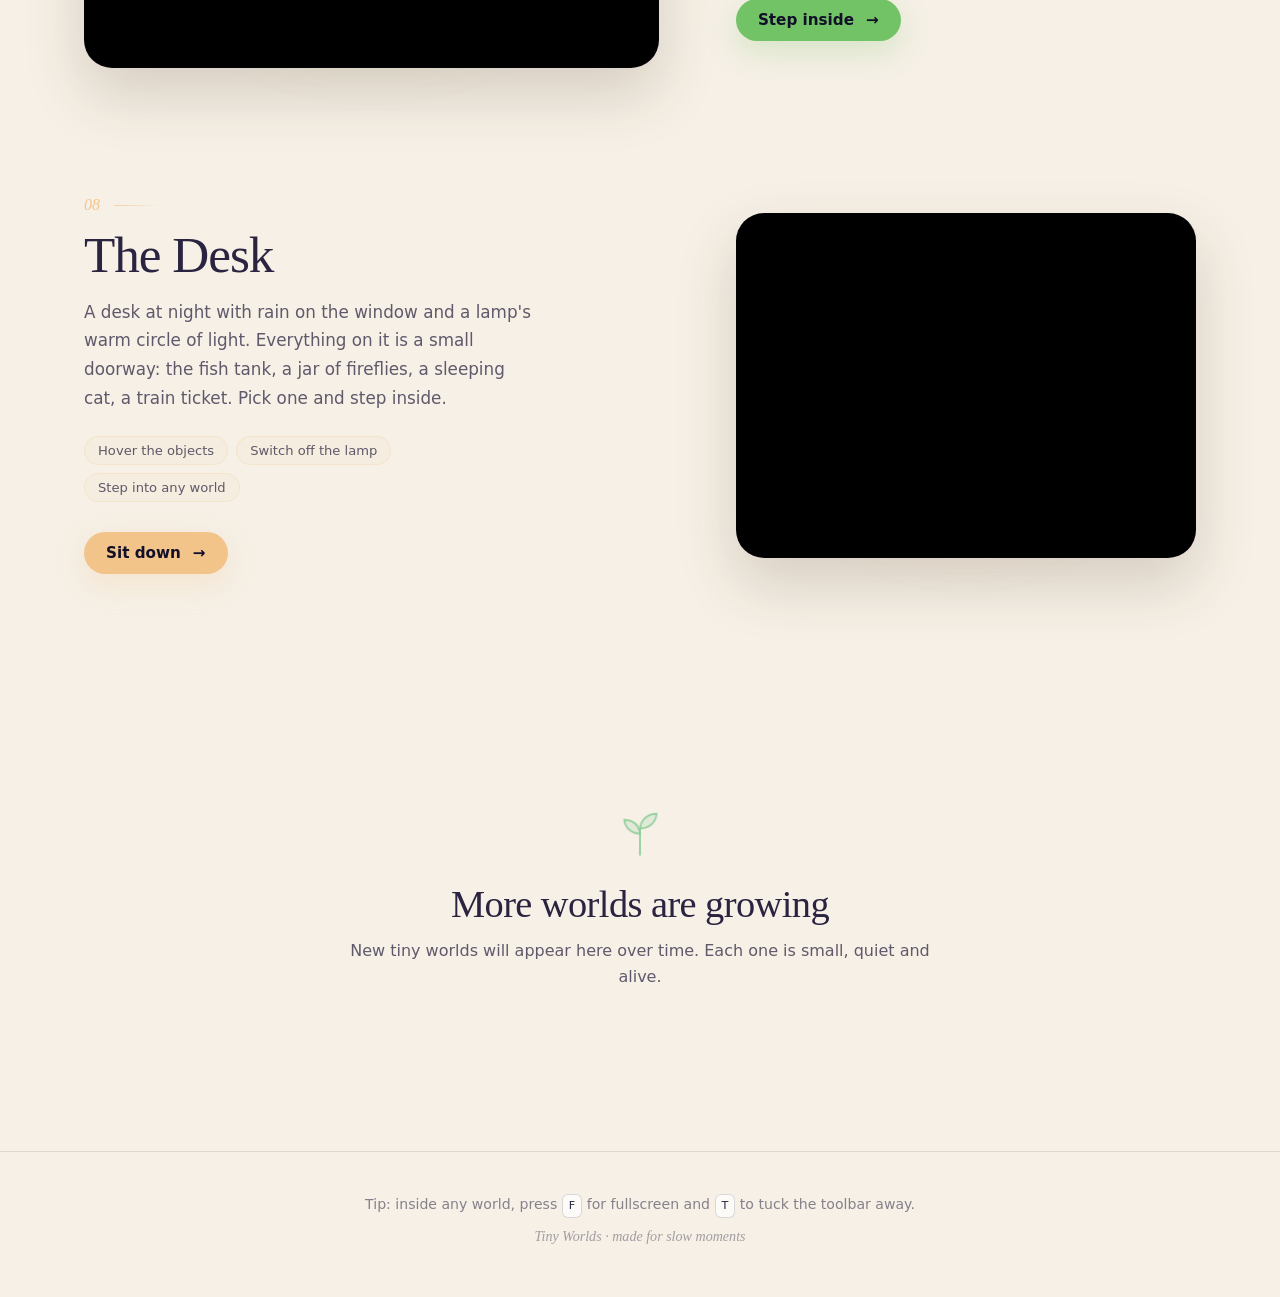
==== commit c35acf4f: "Add The Desk world and quick world navigation on the homepage The Desk is a night-time desk whose ob" ====
--- a/index.html
+++ b/index.html
@@ -38,6 +38,7 @@
         See the worlds
         <svg width="16" height="16" viewBox="0 0 24 24" fill="none" stroke="currentColor" stroke-width="2.2" stroke-linecap="round" stroke-linejoin="round" aria-hidden="true"><polyline points="6 9 12 15 18 9"></polyline></svg>
       </a>
+      <nav id="world-nav" class="world-nav" aria-label="Go straight to a world"></nav>
     </div>
     <div class="scroll-cue" aria-hidden="true"><span></span></div>
   </header>
@@ -79,6 +80,7 @@
   <script src="/meadow/meadow.js"></script>
   <script src="/train/train.js"></script>
   <script src="/greenhouse/greenhouse.js"></script>
+  <script src="/desk/desk.js"></script>
   <script src="/scenes.js"></script>
   <script src="/landing.js"></script>
 </body>
--- a/landing.css
+++ b/landing.css
@@ -243,6 +243,64 @@
   transform: translateY(2px);
 }
 
+/* Quick jump row under the hero */
+.world-nav {
+  display: flex;
+  flex-wrap: wrap;
+  justify-content: center;
+  gap: 8px;
+  max-width: 44rem;
+  margin: 26px auto 0;
+  animation: rise 1.4s 0.65s var(--ease) both;
+}
+
+.world-pill {
+  --accent: 200, 210, 230;
+  display: inline-flex;
+  align-items: center;
+  gap: 7px;
+  padding: 7px 13px 7px 10px;
+  border-radius: 999px;
+  font-size: 0.82rem;
+  font-weight: 500;
+  color: var(--ink);
+  text-decoration: none;
+  background: var(--glass-bg);
+  border: 1px solid var(--glass-border);
+  backdrop-filter: blur(10px);
+  -webkit-backdrop-filter: blur(10px);
+  transition: transform 0.35s var(--ease), border-color 0.35s var(--ease), background 0.35s var(--ease), box-shadow 0.35s var(--ease);
+}
+
+.world-pill:hover,
+.world-pill:focus-visible {
+  transform: translateY(-2px);
+  border-color: rgba(var(--accent), 0.7);
+  background: rgba(var(--accent), 0.16);
+  box-shadow: 0 6px 24px rgba(var(--accent), 0.22);
+  outline: none;
+}
+
+.world-pill:focus-visible {
+  box-shadow: 0 0 0 2px rgba(var(--accent), 0.9);
+}
+
+.pill-icon {
+  font-size: 1rem;
+  line-height: 1;
+}
+
+@media (max-width: 520px) {
+  .world-nav {
+    gap: 6px;
+    margin-top: 20px;
+  }
+  .world-pill {
+    padding: 6px 10px 6px 8px;
+    font-size: 0.76rem;
+  }
+}
+
 .scroll-cue {
   position: absolute;
   bottom: calc(26px + env(safe-area-inset-bottom, 0px));
@@ -299,7 +357,7 @@
 .world-list {
   display: flex;
   flex-direction: column;
-  gap: clamp(90px, 14vw, 170px);
+  gap: clamp(72px, 10vw, 130px);
 }
 
 .world {
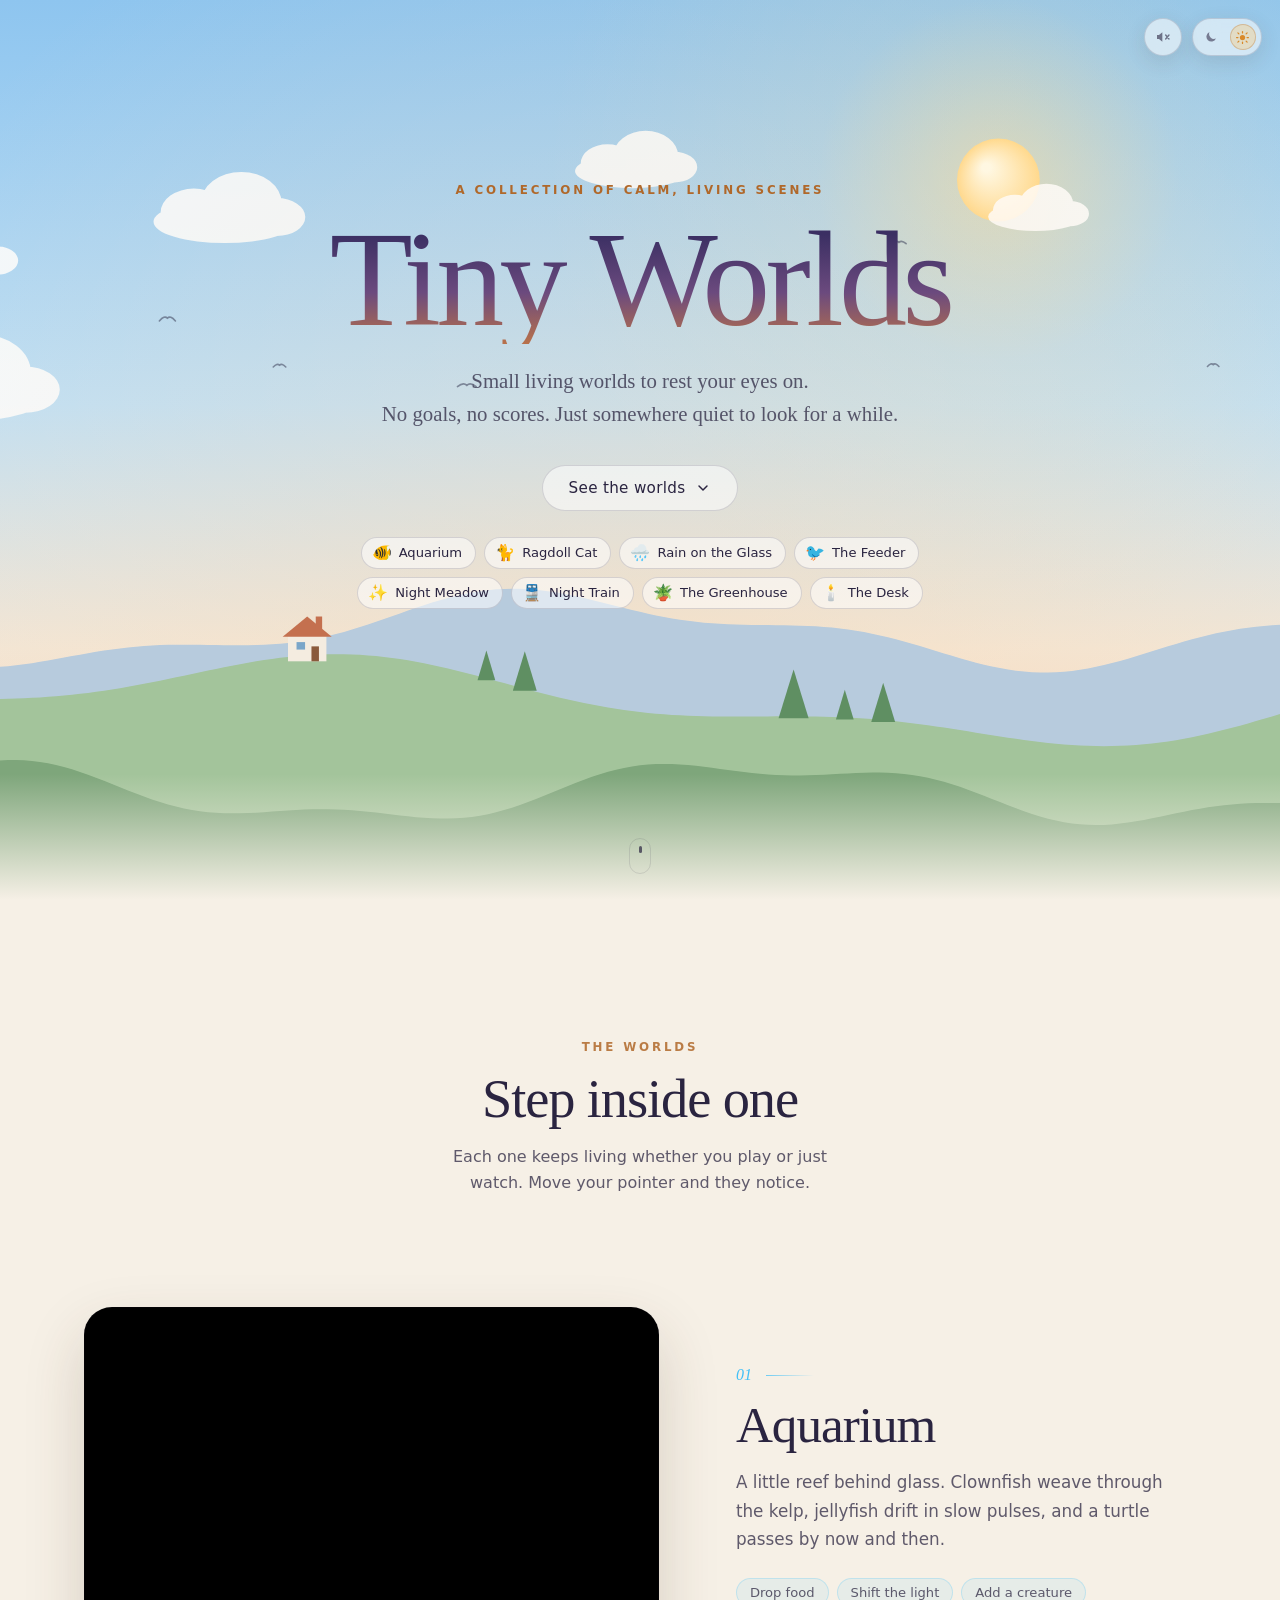
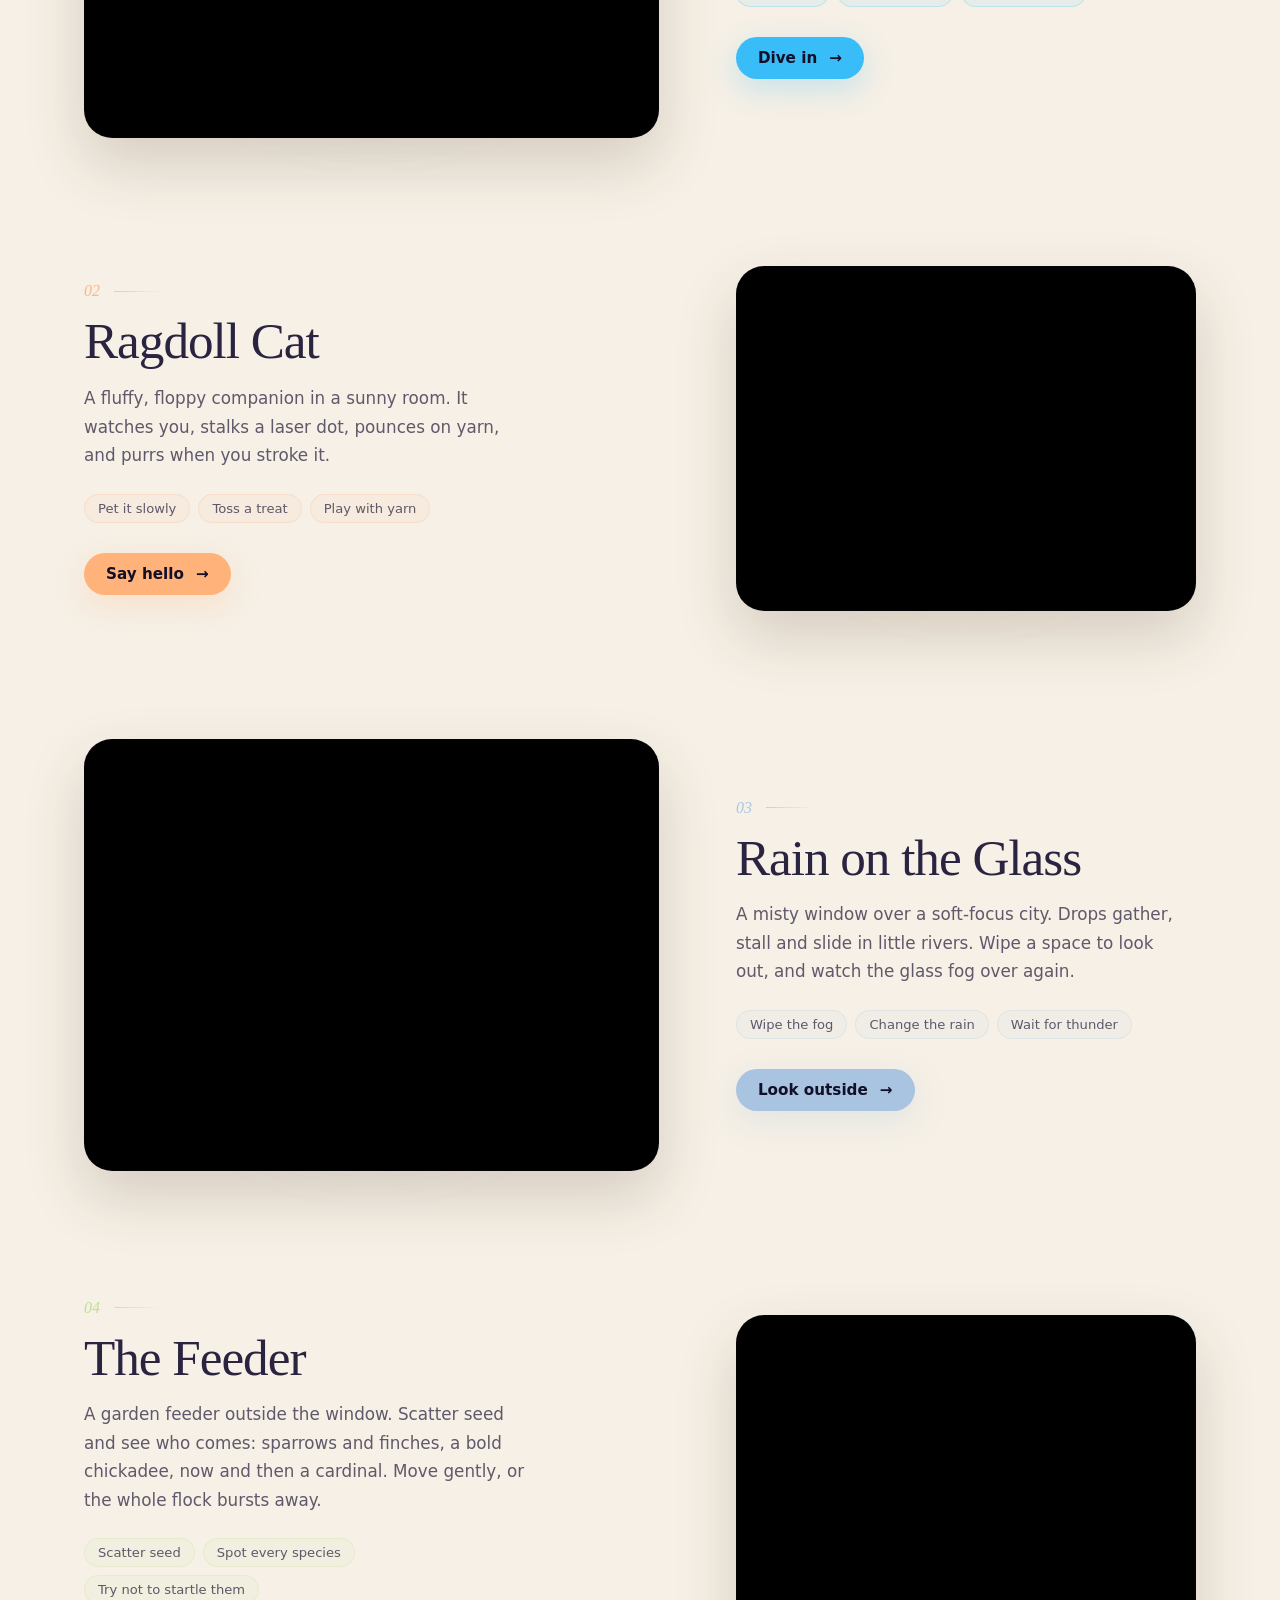
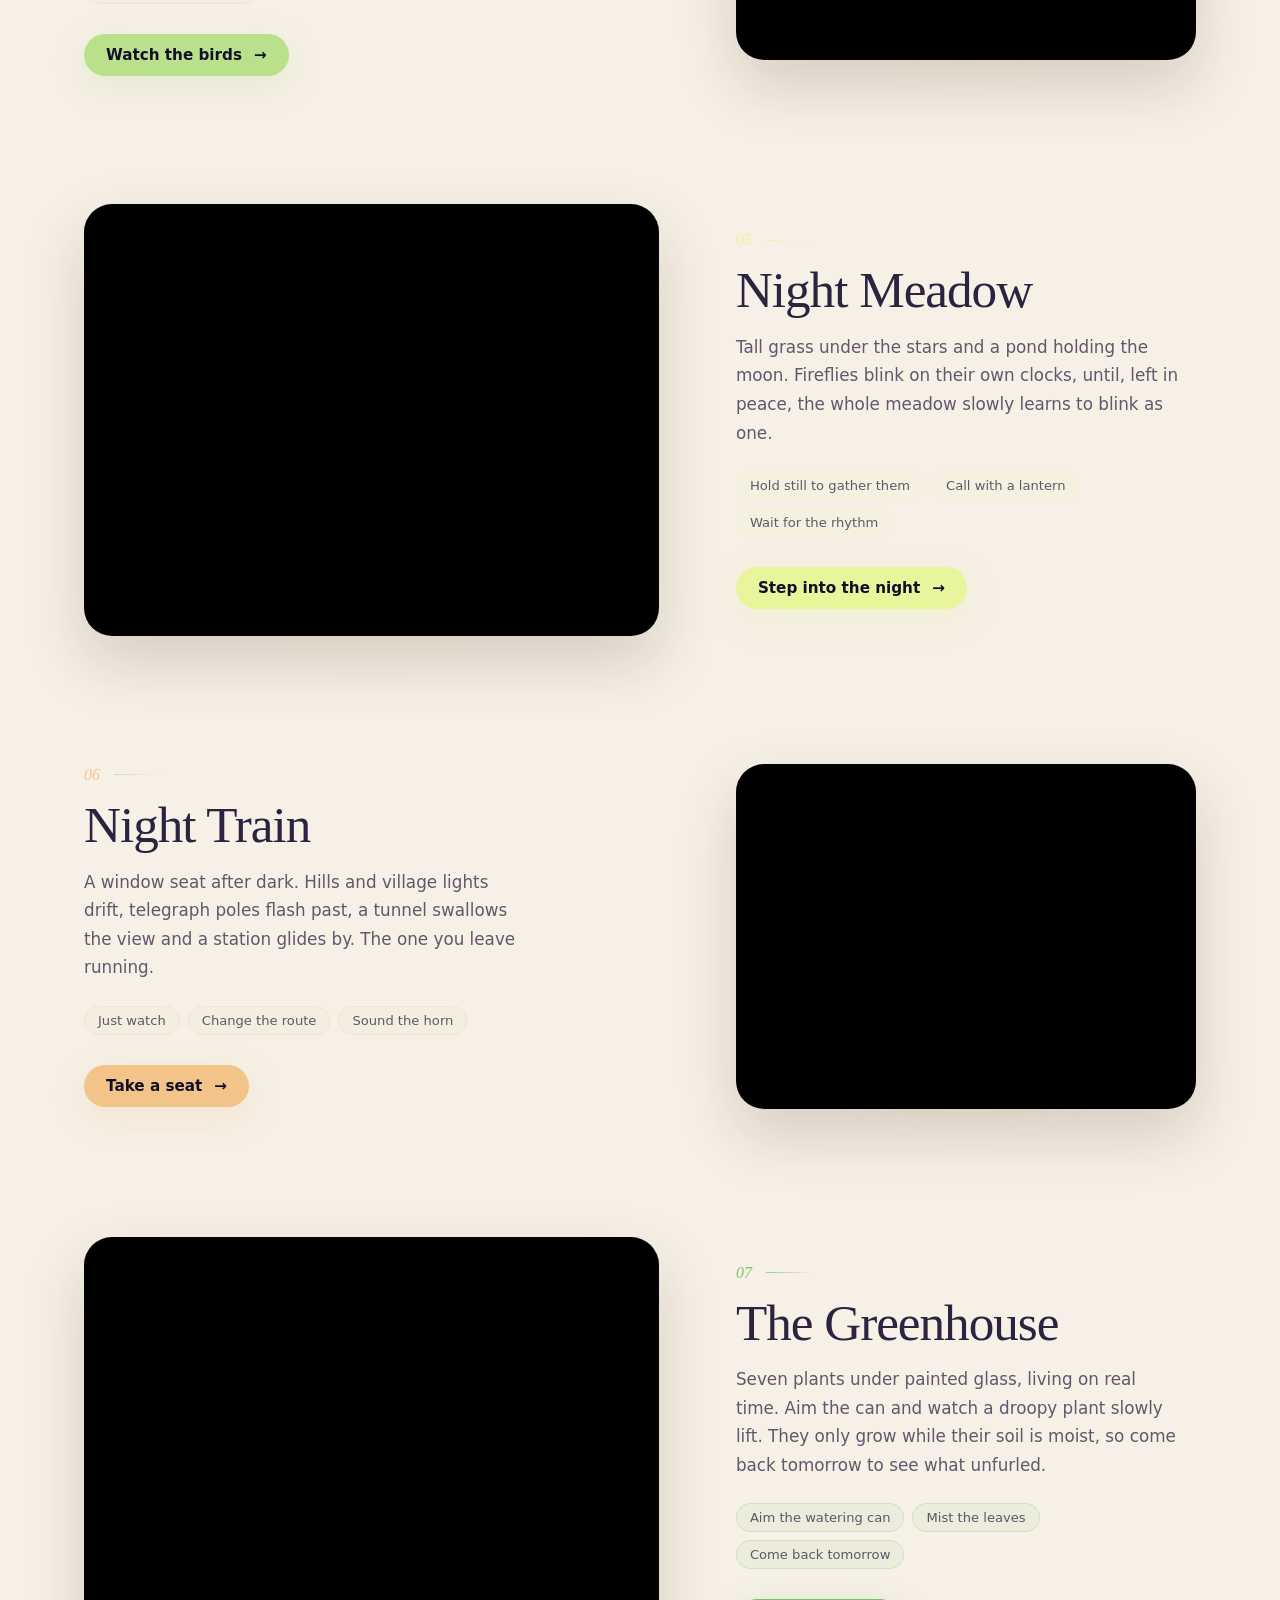
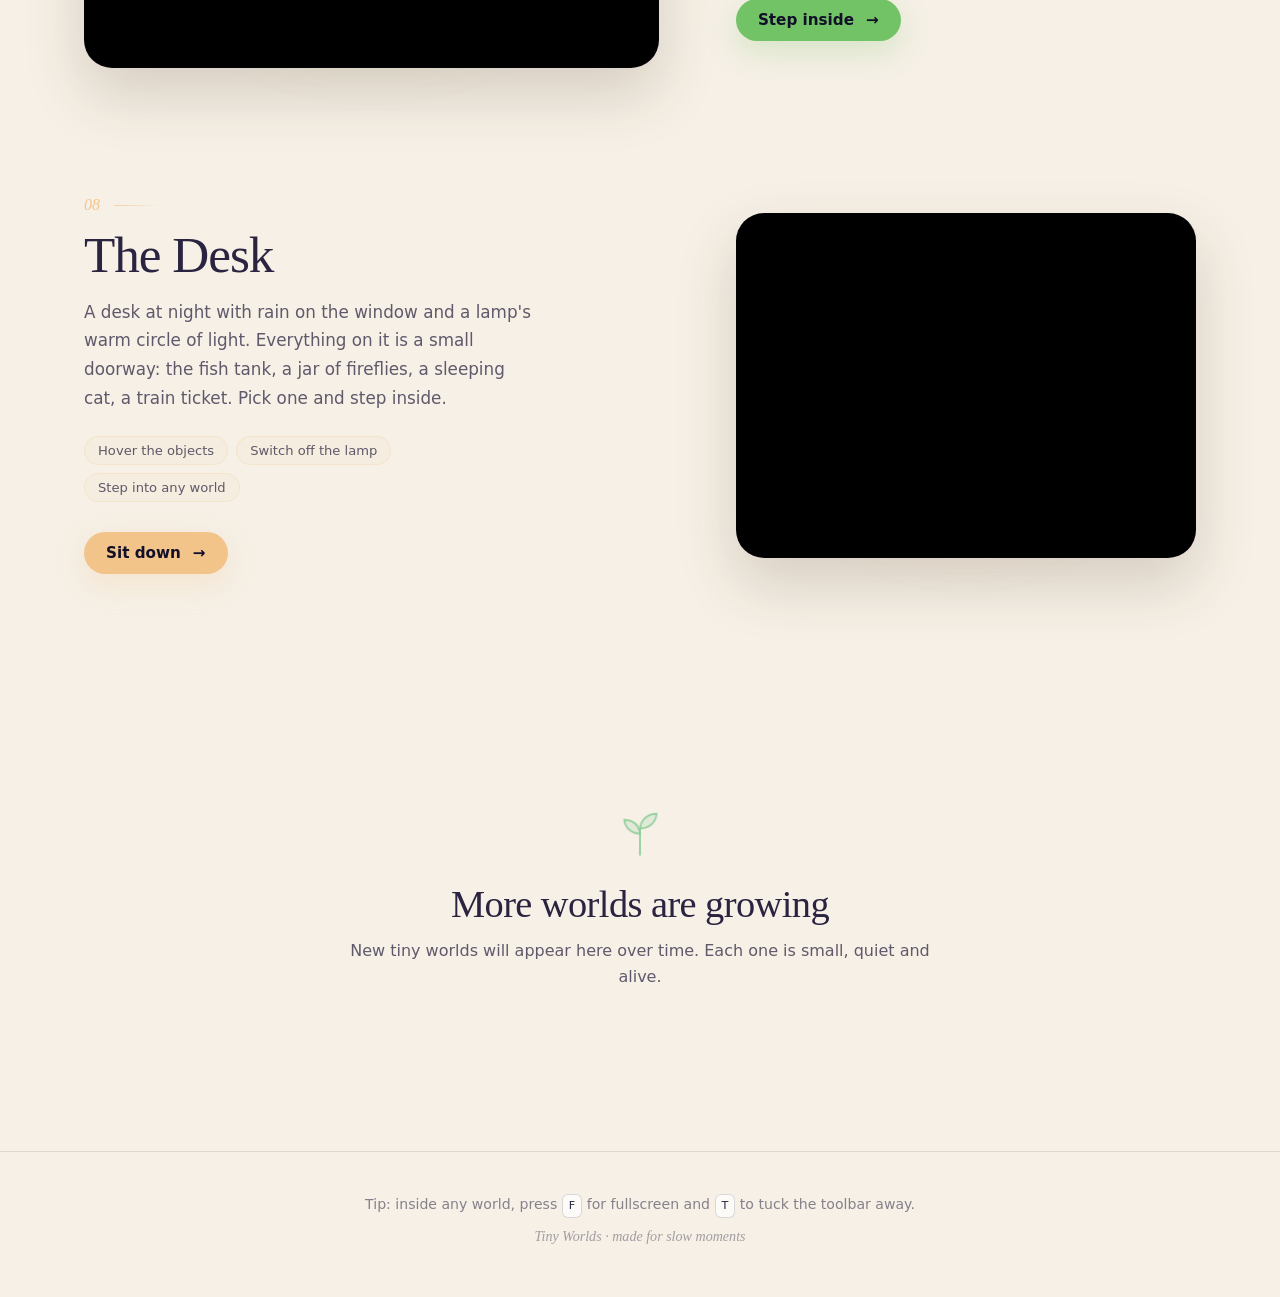
==== commit cd0480d3: "Add an optional ambient sound toggle to the homepage A soft breeze with pentatonic wind chimes that " ====
--- a/index.html
+++ b/index.html
@@ -25,6 +25,11 @@
       <svg class="toggle-icon icon-sun" width="15" height="15" viewBox="0 0 24 24" fill="none" stroke="currentColor" stroke-width="2" stroke-linecap="round"><circle cx="12" cy="12" r="4.2" fill="currentColor" stroke="none"/><path d="M12 2.5v2.2M12 19.3v2.2M4.6 4.6l1.6 1.6M17.8 17.8l1.6 1.6M2.5 12h2.2M19.3 12h2.2M4.6 19.4l1.6-1.6M17.8 6.2l1.6-1.6"/></svg>
       <span class="toggle-knob"></span>
     </span>
+  </button>
+
+  <button id="sound-toggle" class="sound-toggle" type="button" aria-pressed="false" aria-label="Play soft ambient sound" title="Ambient sound">
+    <svg class="sound-icon icon-off" width="16" height="16" viewBox="0 0 24 24" fill="none" stroke="currentColor" stroke-width="2" stroke-linecap="round" stroke-linejoin="round" aria-hidden="true"><path d="M11 5 6 9H3v6h3l5 4z" fill="currentColor" stroke="none"/><path d="m16 9 5 6M21 9l-5 6"/></svg>
+    <svg class="sound-icon icon-on" width="16" height="16" viewBox="0 0 24 24" fill="none" stroke="currentColor" stroke-width="2" stroke-linecap="round" stroke-linejoin="round" aria-hidden="true"><path d="M11 5 6 9H3v6h3l5 4z" fill="currentColor" stroke="none"/><path d="M15.5 8.5a5 5 0 0 1 0 7M18.5 5.5a9 9 0 0 1 0 13"/></svg>
   </button>
 
   <!-- Hero: a living night landscape -->
@@ -72,6 +77,7 @@
   </footer>
 
   <script src="/shared/canvas.js"></script>
+  <script src="/shared/audio.js"></script>
   <script src="/aquarium/entities.js"></script>
   <script src="/cat/cat.js"></script>
   <script src="/cat/room.js"></script>
--- a/landing.css
+++ b/landing.css
@@ -115,6 +115,81 @@
   color: #d98a2b;
 }
 
+/* Ambient sound: a small round button beside the theme toggle */
+.sound-toggle {
+  position: fixed;
+  top: calc(18px + env(safe-area-inset-top, 0px));
+  right: calc(98px + env(safe-area-inset-right, 0px));
+  z-index: 50;
+  display: grid;
+  place-items: center;
+  width: 38px;
+  height: 38px;
+  border-radius: 50%;
+  border: 1px solid var(--glass-border);
+  background: var(--glass-bg);
+  backdrop-filter: blur(12px);
+  -webkit-backdrop-filter: blur(12px);
+  color: var(--ink);
+  cursor: pointer;
+  box-shadow: 0 6px 24px rgba(0, 0, 0, 0.18);
+  transition: background 0.6s var(--ease), border-color 0.6s var(--ease), transform 0.3s var(--ease);
+}
+
+.sound-toggle:hover {
+  transform: translateY(-1px);
+}
+
+.sound-toggle:focus-visible {
+  outline: 2px solid var(--gold);
+  outline-offset: 3px;
+}
+
+.sound-icon {
+  grid-area: 1 / 1;
+  opacity: 0.6;
+  transition: opacity 0.4s var(--ease);
+}
+
+.sound-toggle .icon-on,
+.sound-toggle.on .icon-off {
+  opacity: 0;
+}
+
+.sound-toggle.on .icon-on {
+  opacity: 1;
+  color: var(--gold);
+}
+
+/* A slow breathing ring while the sound is playing */
+.sound-toggle.on::after {
+  content: "";
+  position: absolute;
+  inset: -1px;
+  border-radius: 50%;
+  border: 1px solid var(--gold);
+  opacity: 0;
+  animation: sound-breathe 4s ease-in-out infinite;
+  pointer-events: none;
+}
+
+@keyframes sound-breathe {
+  0%, 100% { opacity: 0; transform: scale(1); }
+  50% { opacity: 0.45; transform: scale(1.18); }
+}
+
+@media (prefers-reduced-motion: reduce) {
+  .sound-toggle.on::after { animation: none; }
+}
+
+:root[data-theme="light"] .sound-toggle {
+  box-shadow: 0 6px 20px rgba(70, 50, 30, 0.12);
+}
+
+:root[data-theme="light"] .sound-toggle.on .icon-on {
+  color: #d98a2b;
+}
+
 * {
   box-sizing: border-box;
   margin: 0;
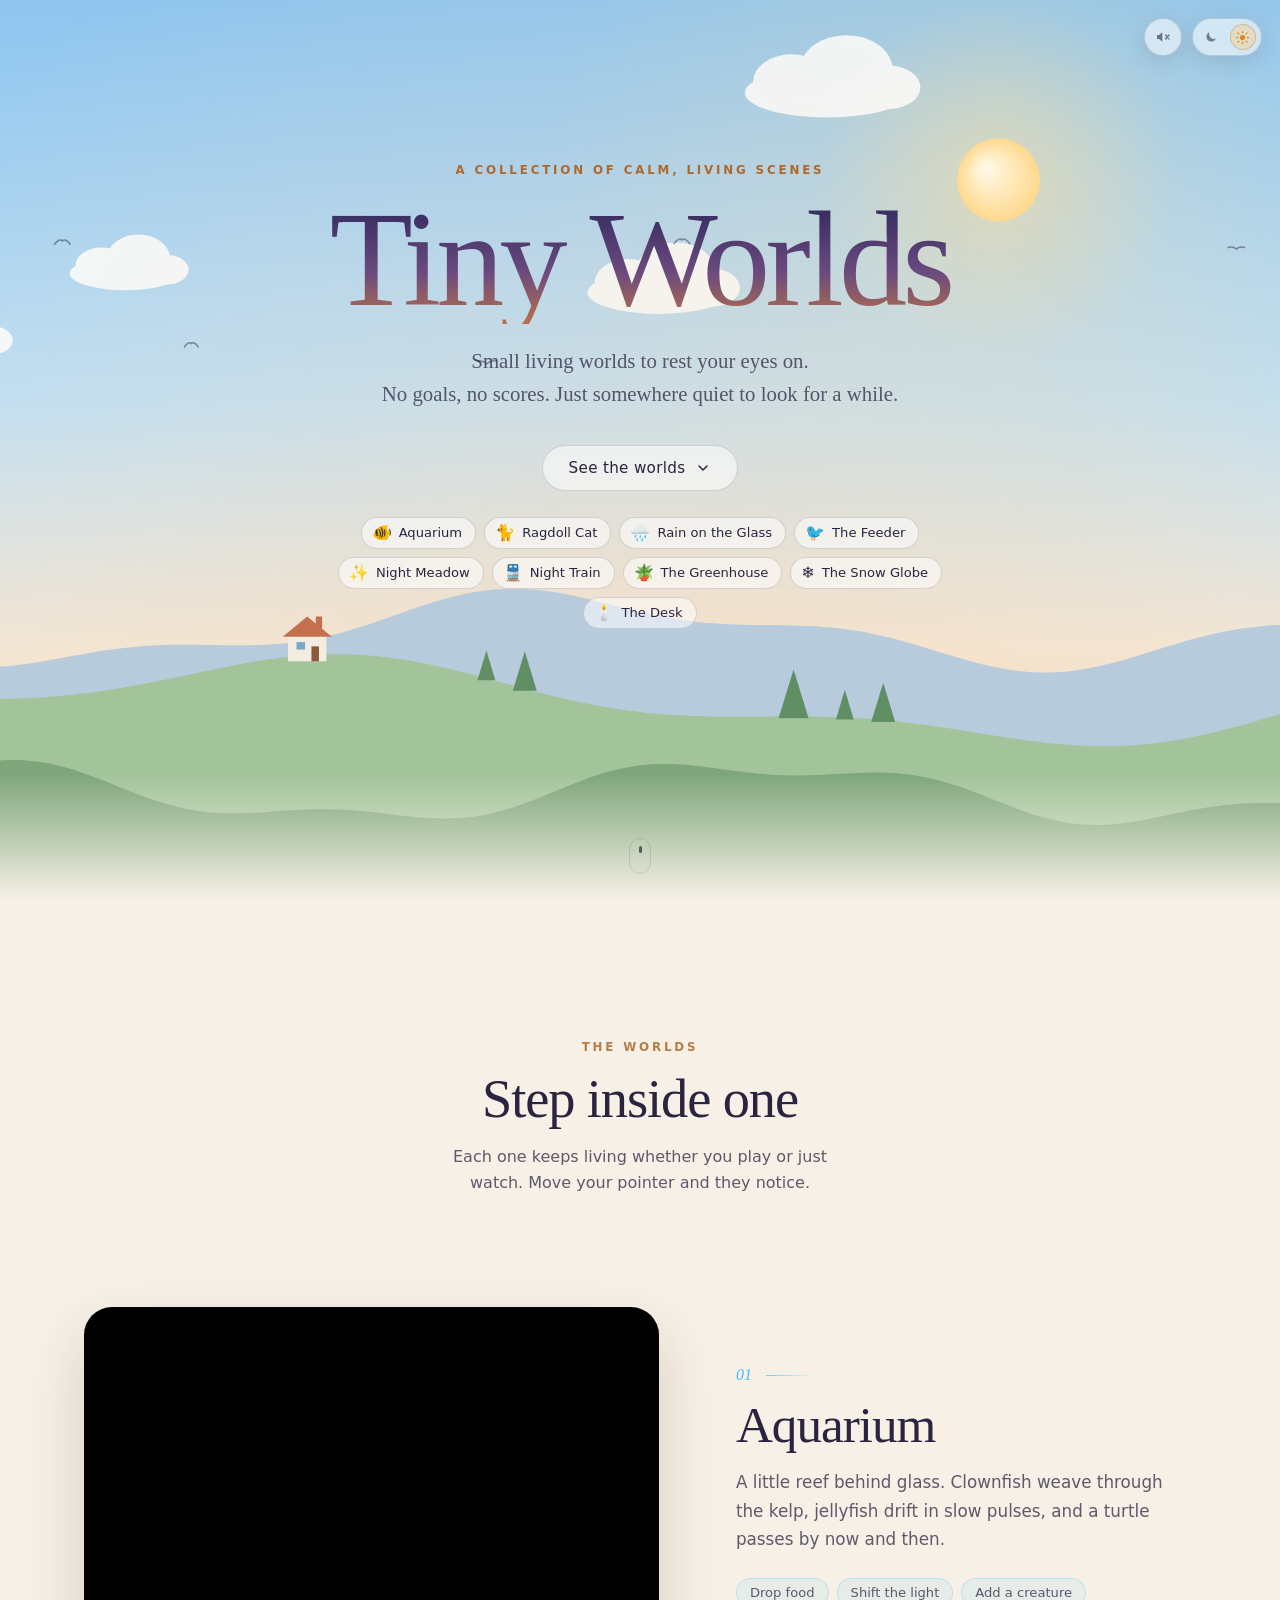
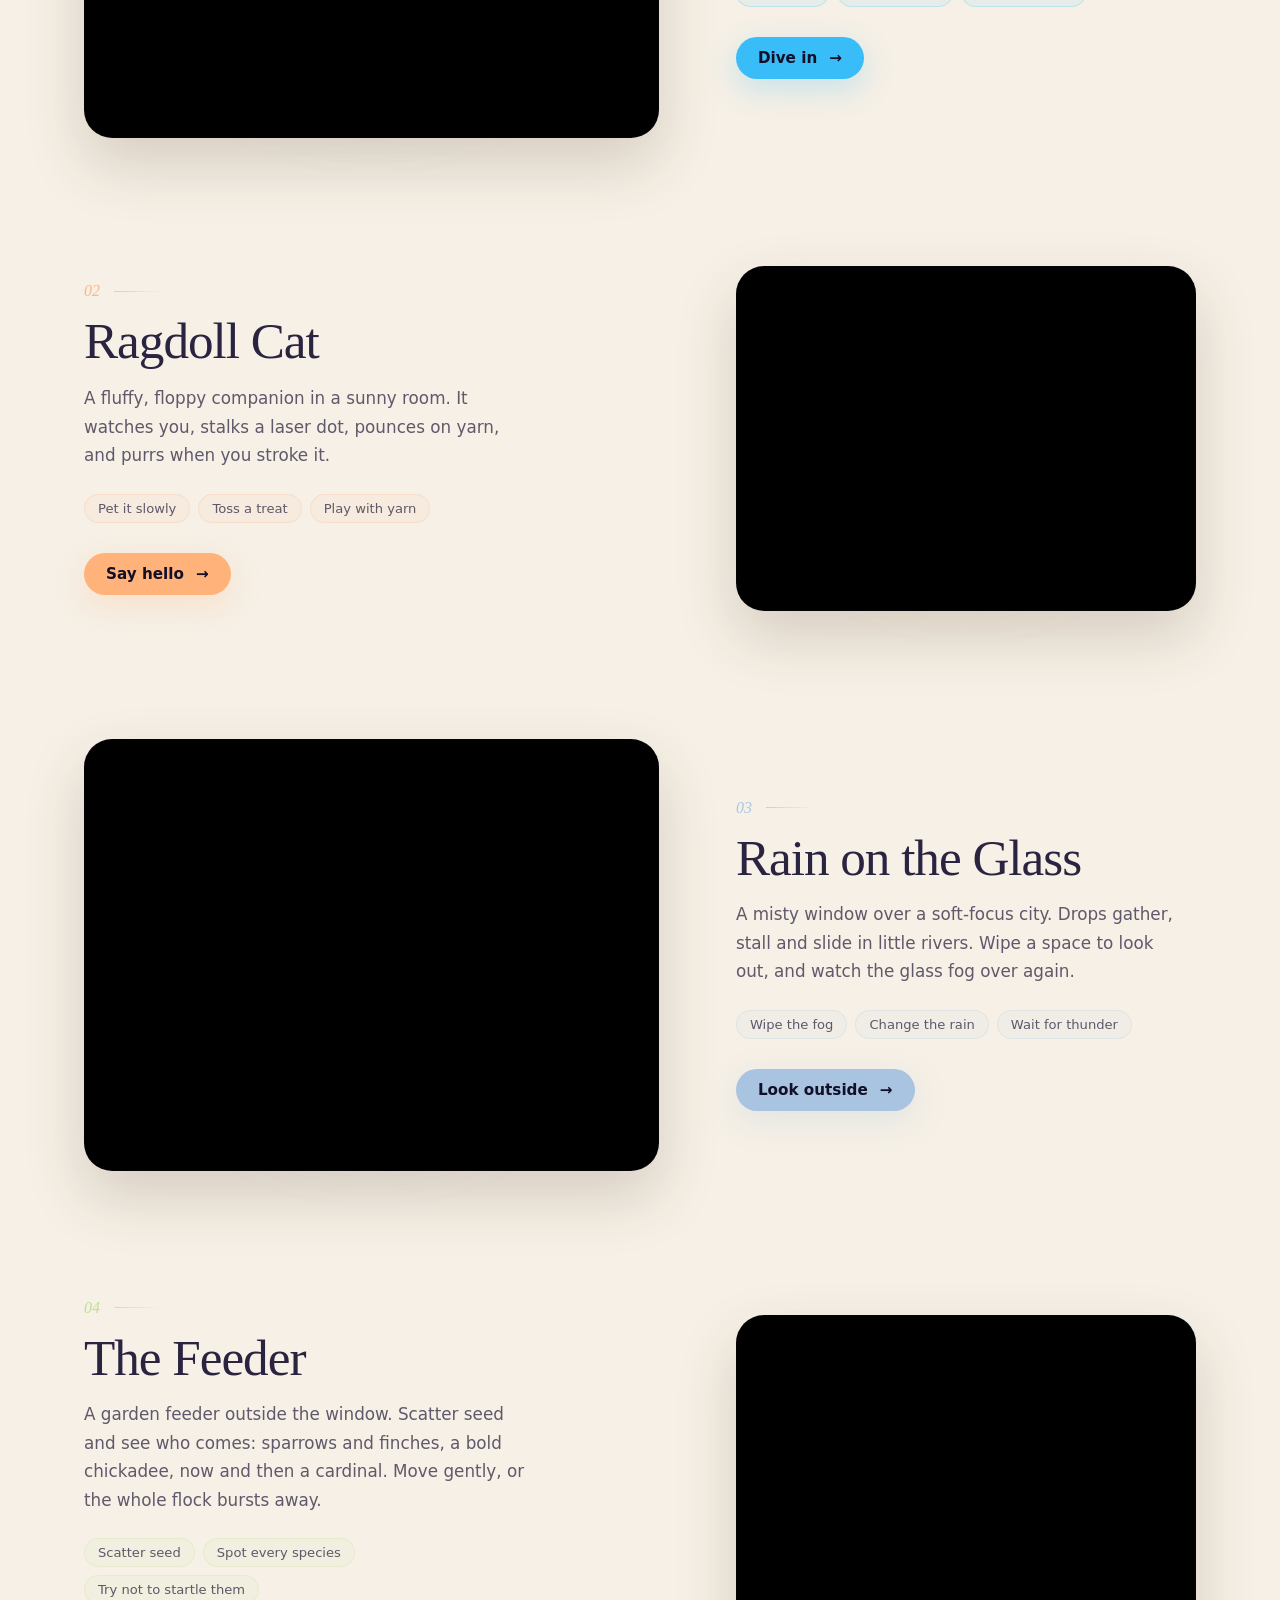
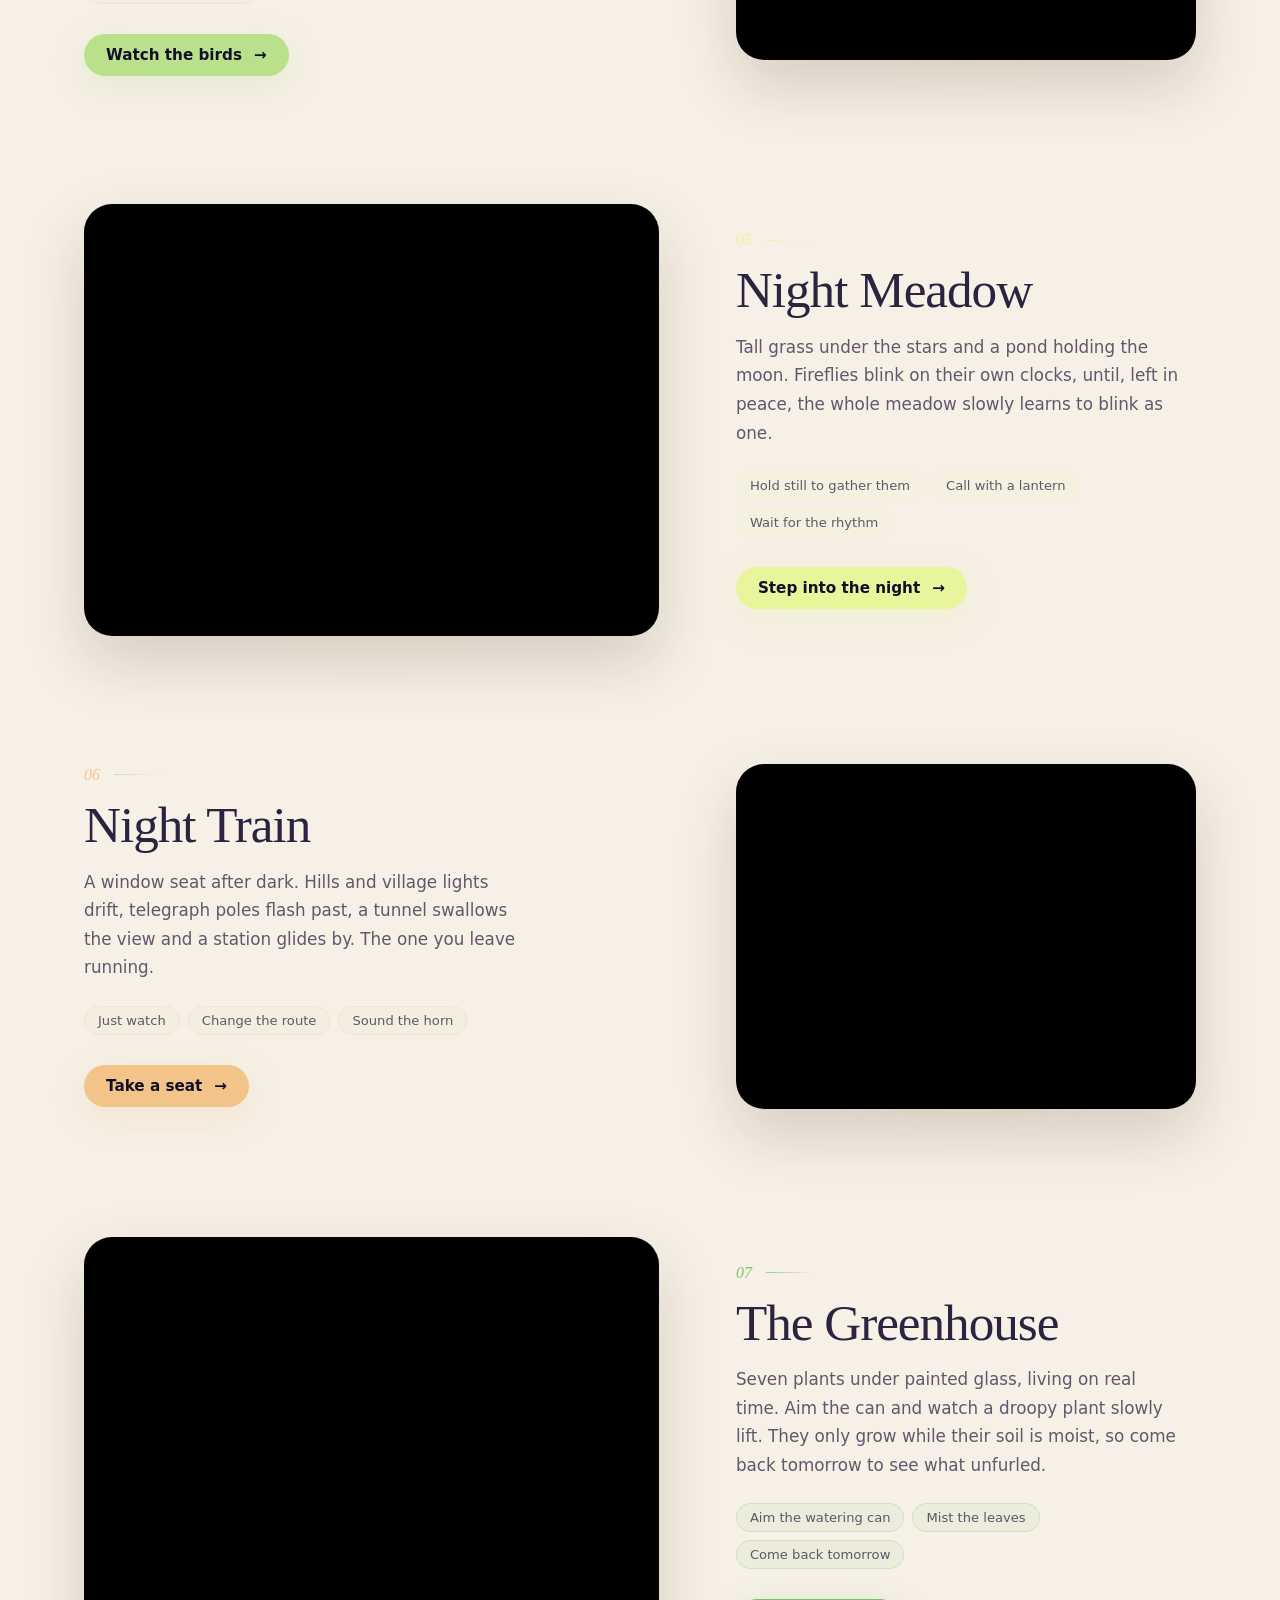
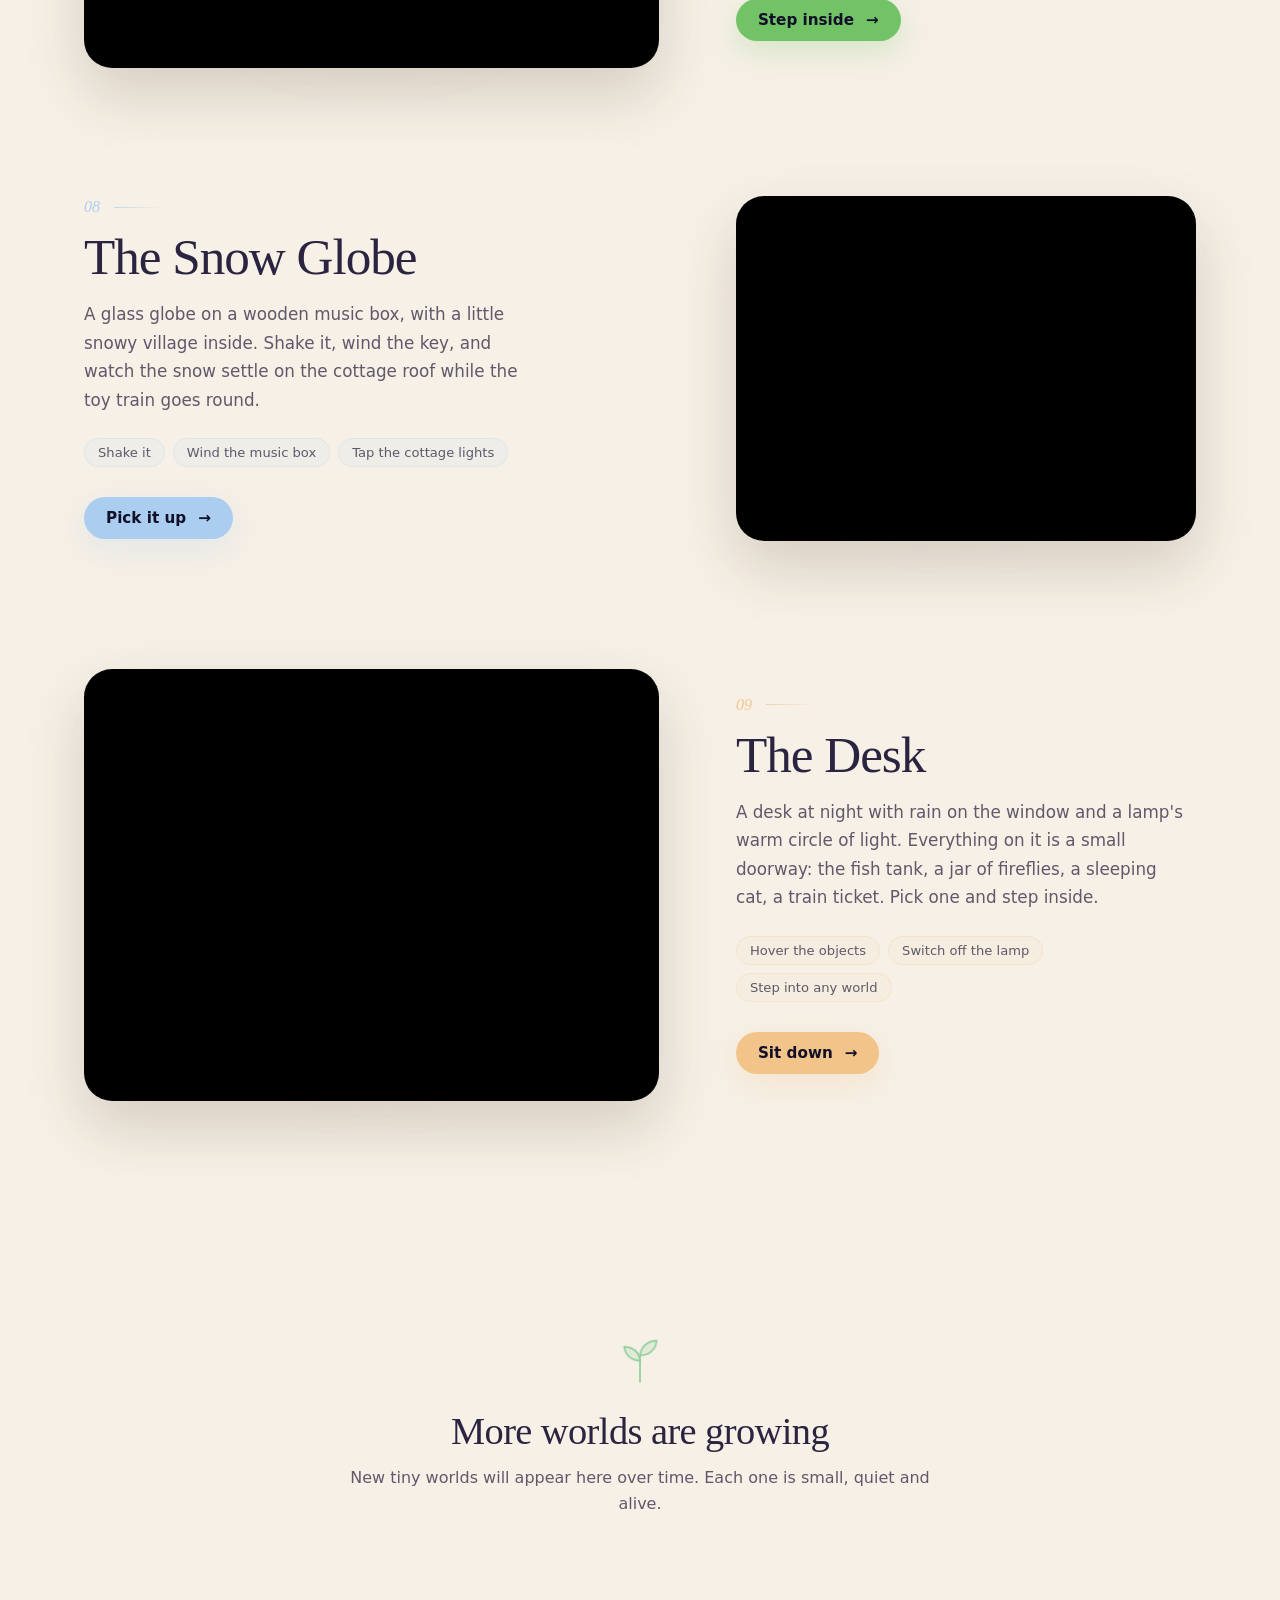
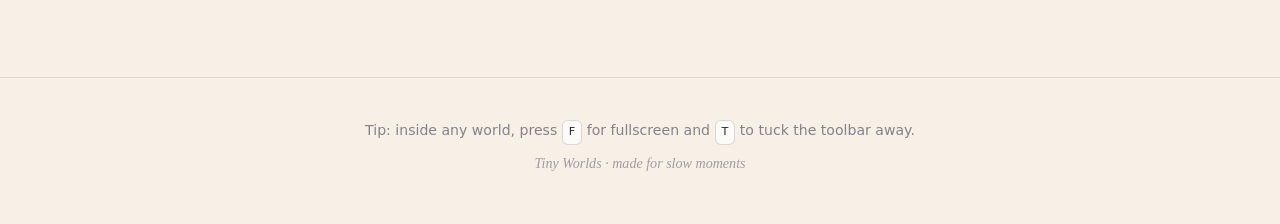
==== commit 244f2004: "Add The Snow Globe world A glass globe on a wooden music box with a snowy village inside. The snow i" ====
--- a/index.html
+++ b/index.html
@@ -87,6 +87,7 @@
   <script src="/train/train.js"></script>
   <script src="/greenhouse/greenhouse.js"></script>
   <script src="/desk/desk.js"></script>
+  <script src="/snowglobe/globe.js"></script>
   <script src="/scenes.js"></script>
   <script src="/landing.js"></script>
 </body>
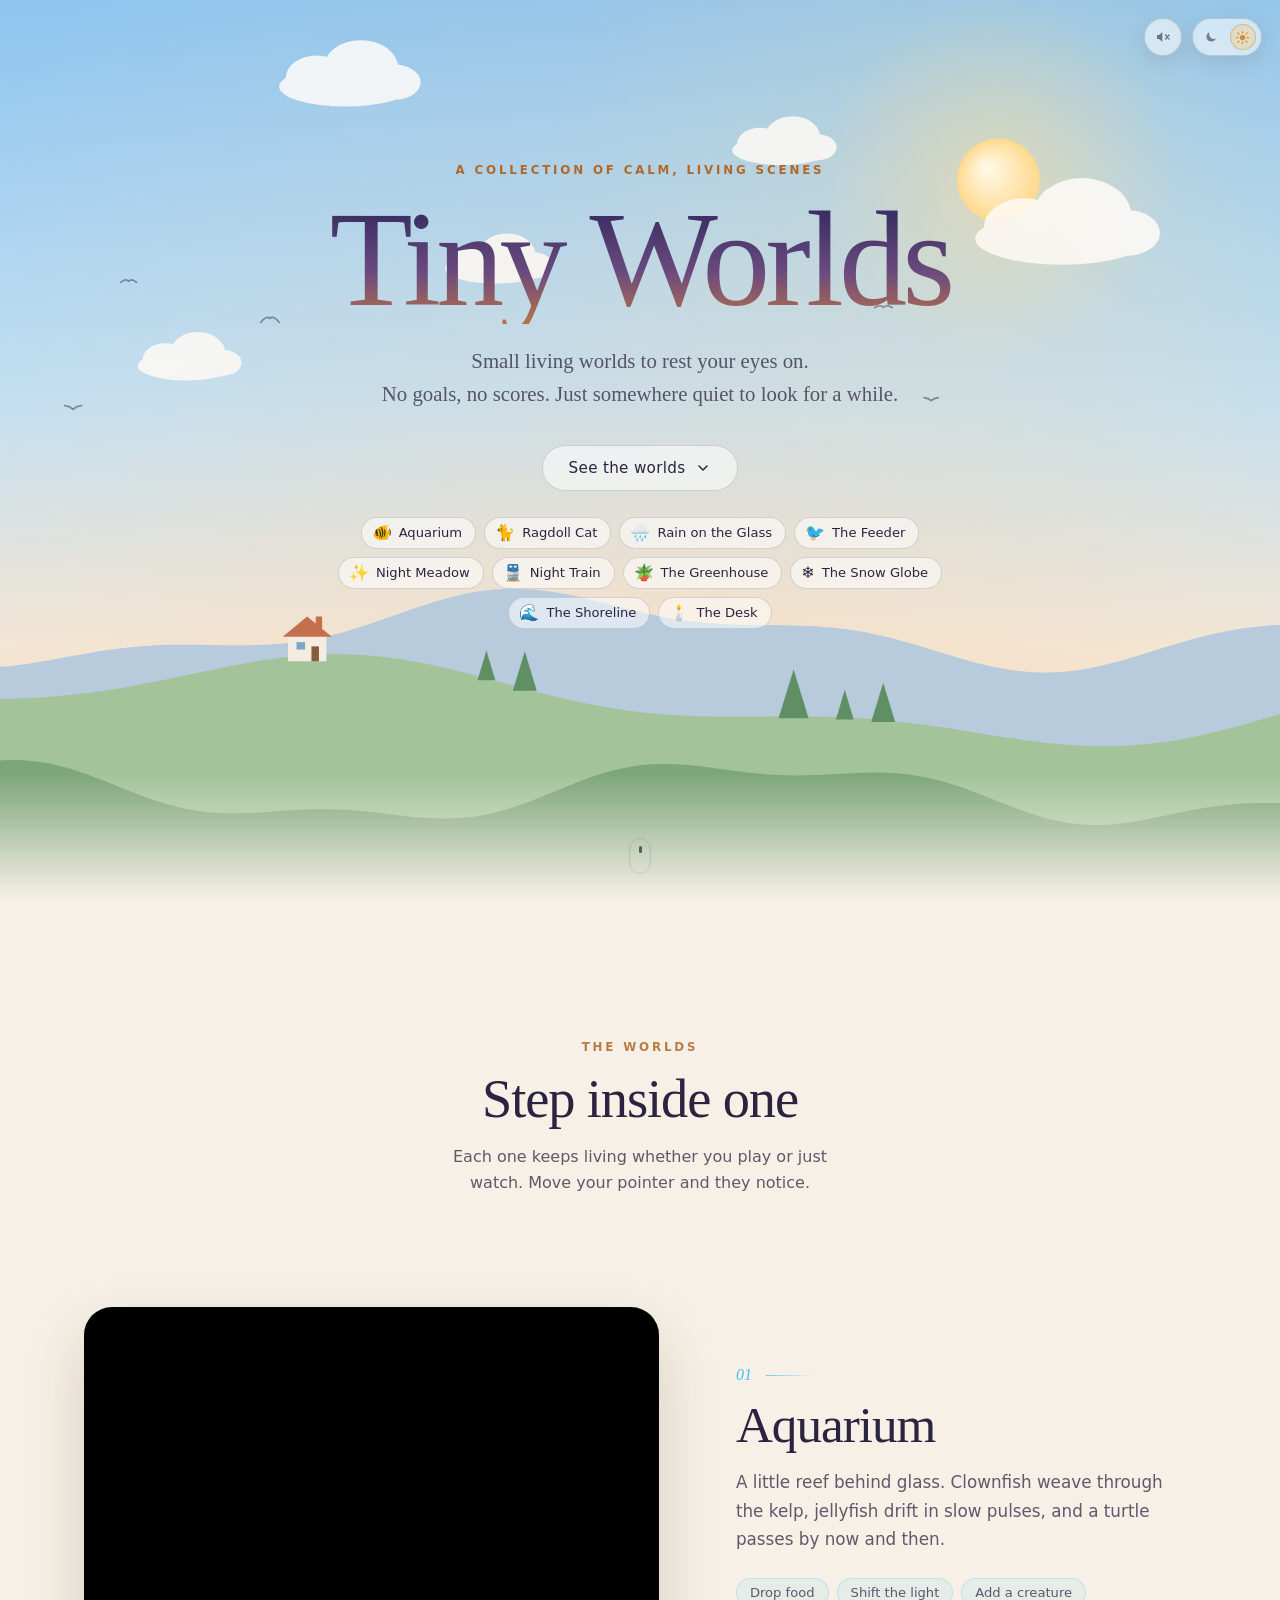
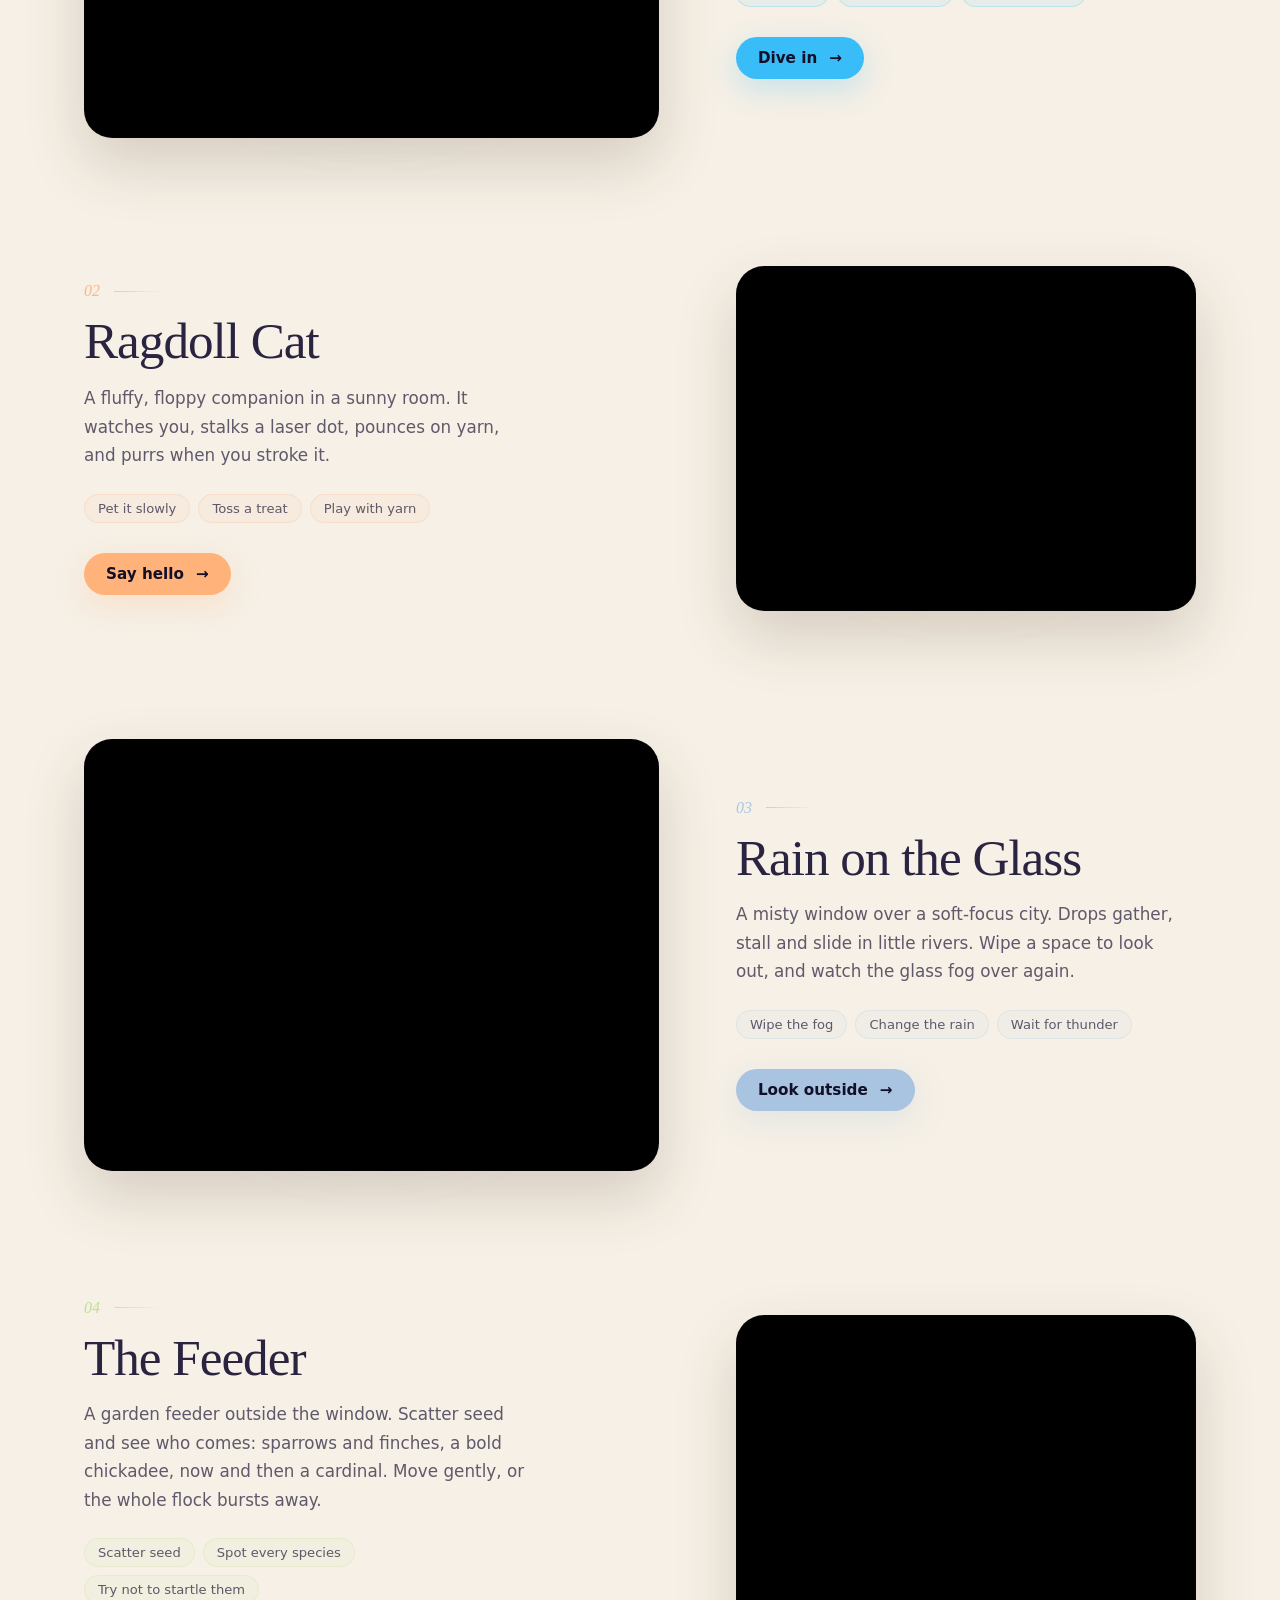
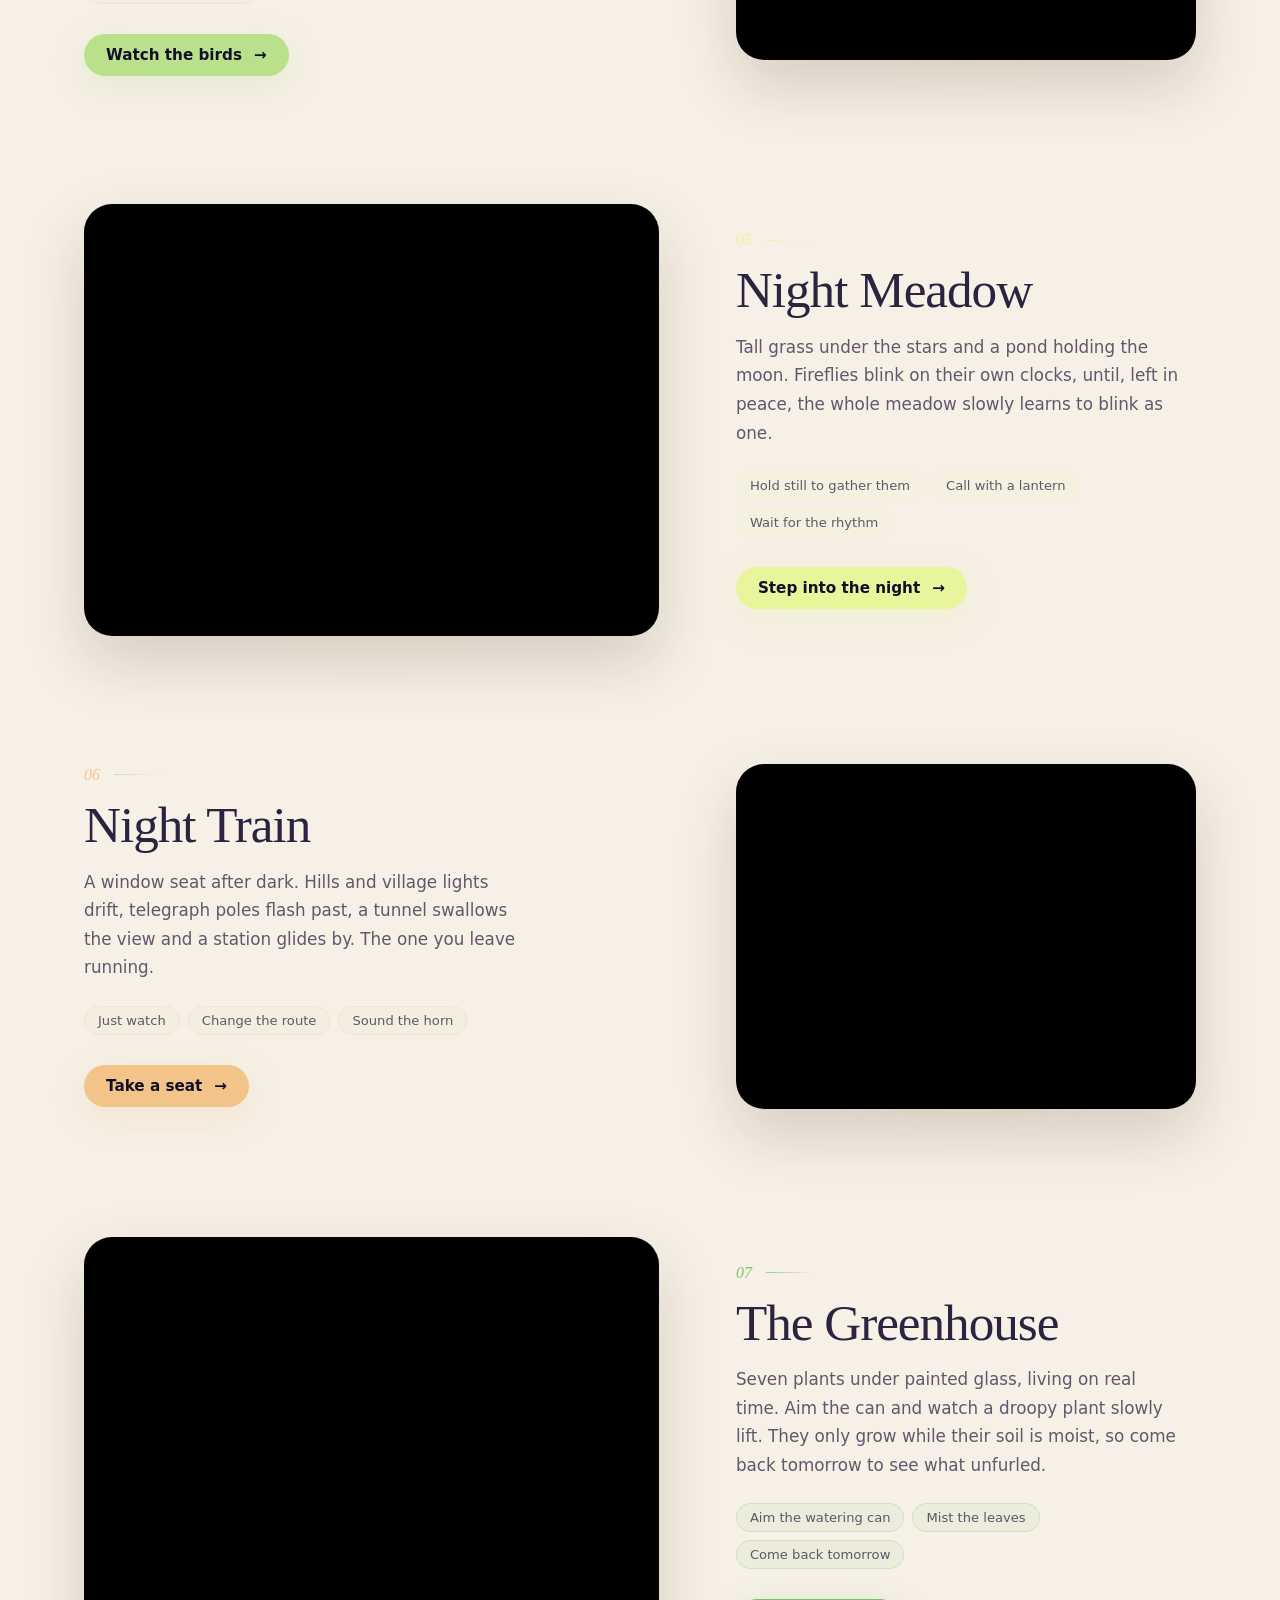
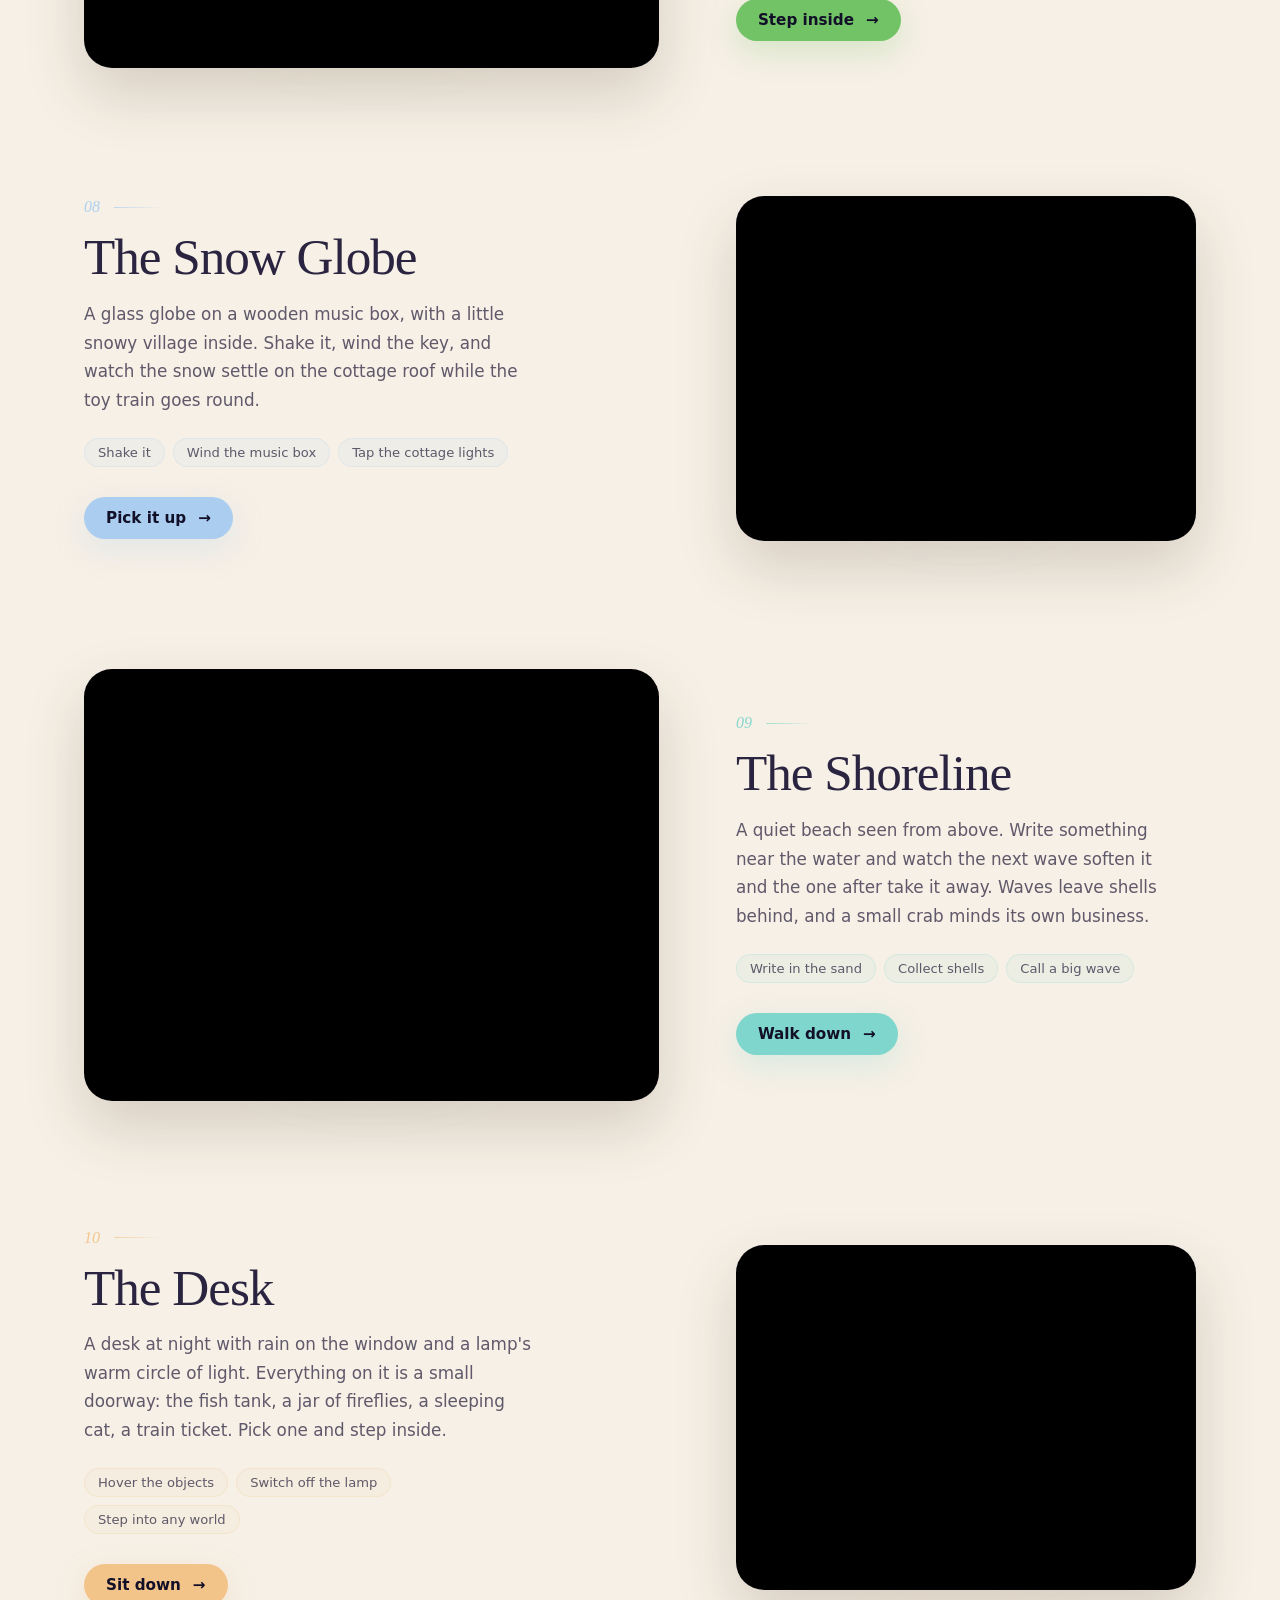
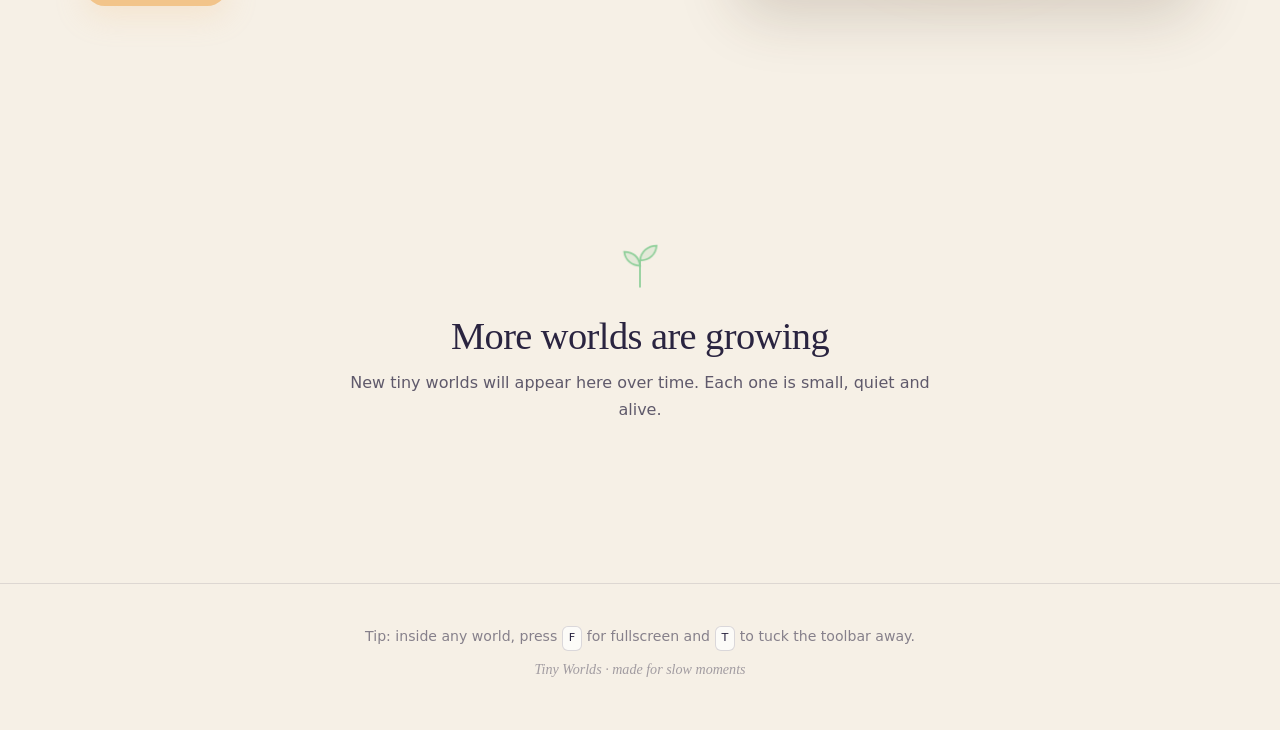
==== commit 576f8d54: "Add The Shoreline world A beach seen from above. Waves wash up the sand in lobed sheets, leave a ban" ====
--- a/index.html
+++ b/index.html
@@ -88,6 +88,7 @@
   <script src="/greenhouse/greenhouse.js"></script>
   <script src="/desk/desk.js"></script>
   <script src="/snowglobe/globe.js"></script>
+  <script src="/shoreline/beach.js"></script>
   <script src="/scenes.js"></script>
   <script src="/landing.js"></script>
 </body>
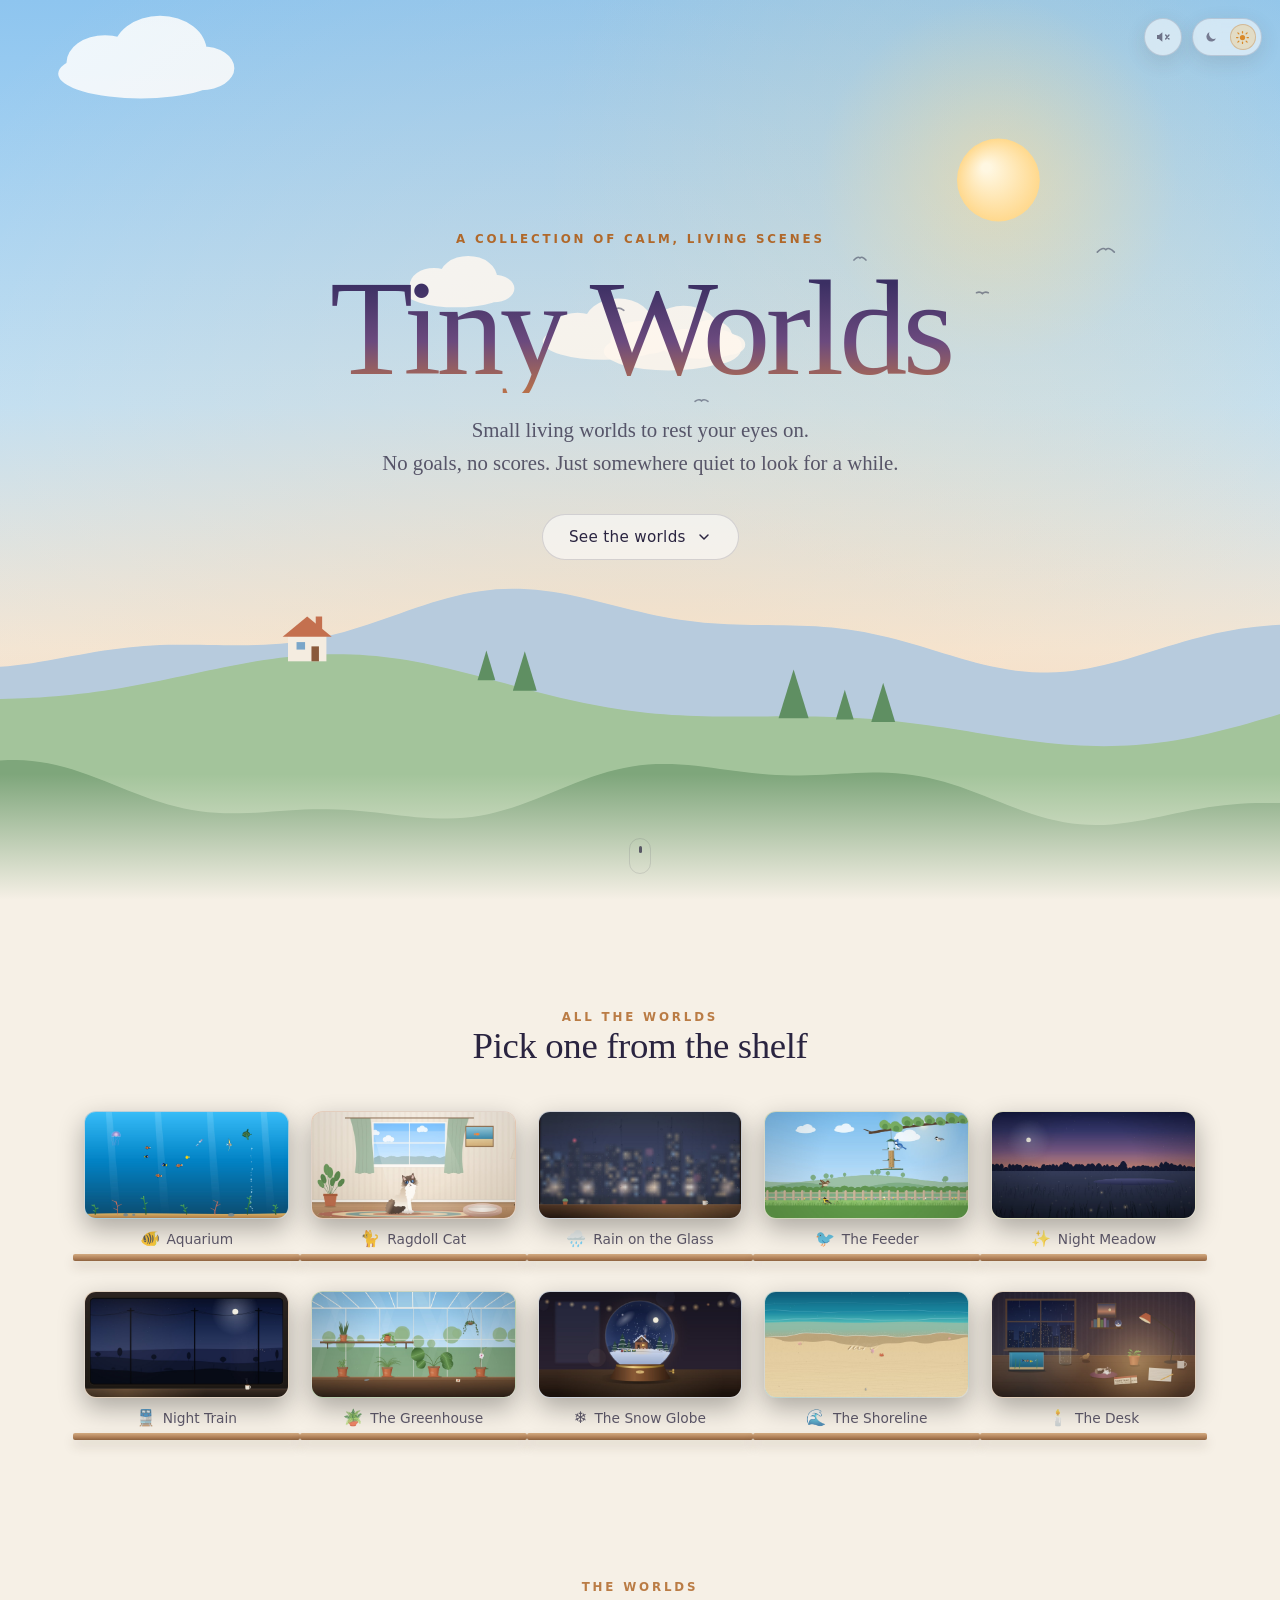
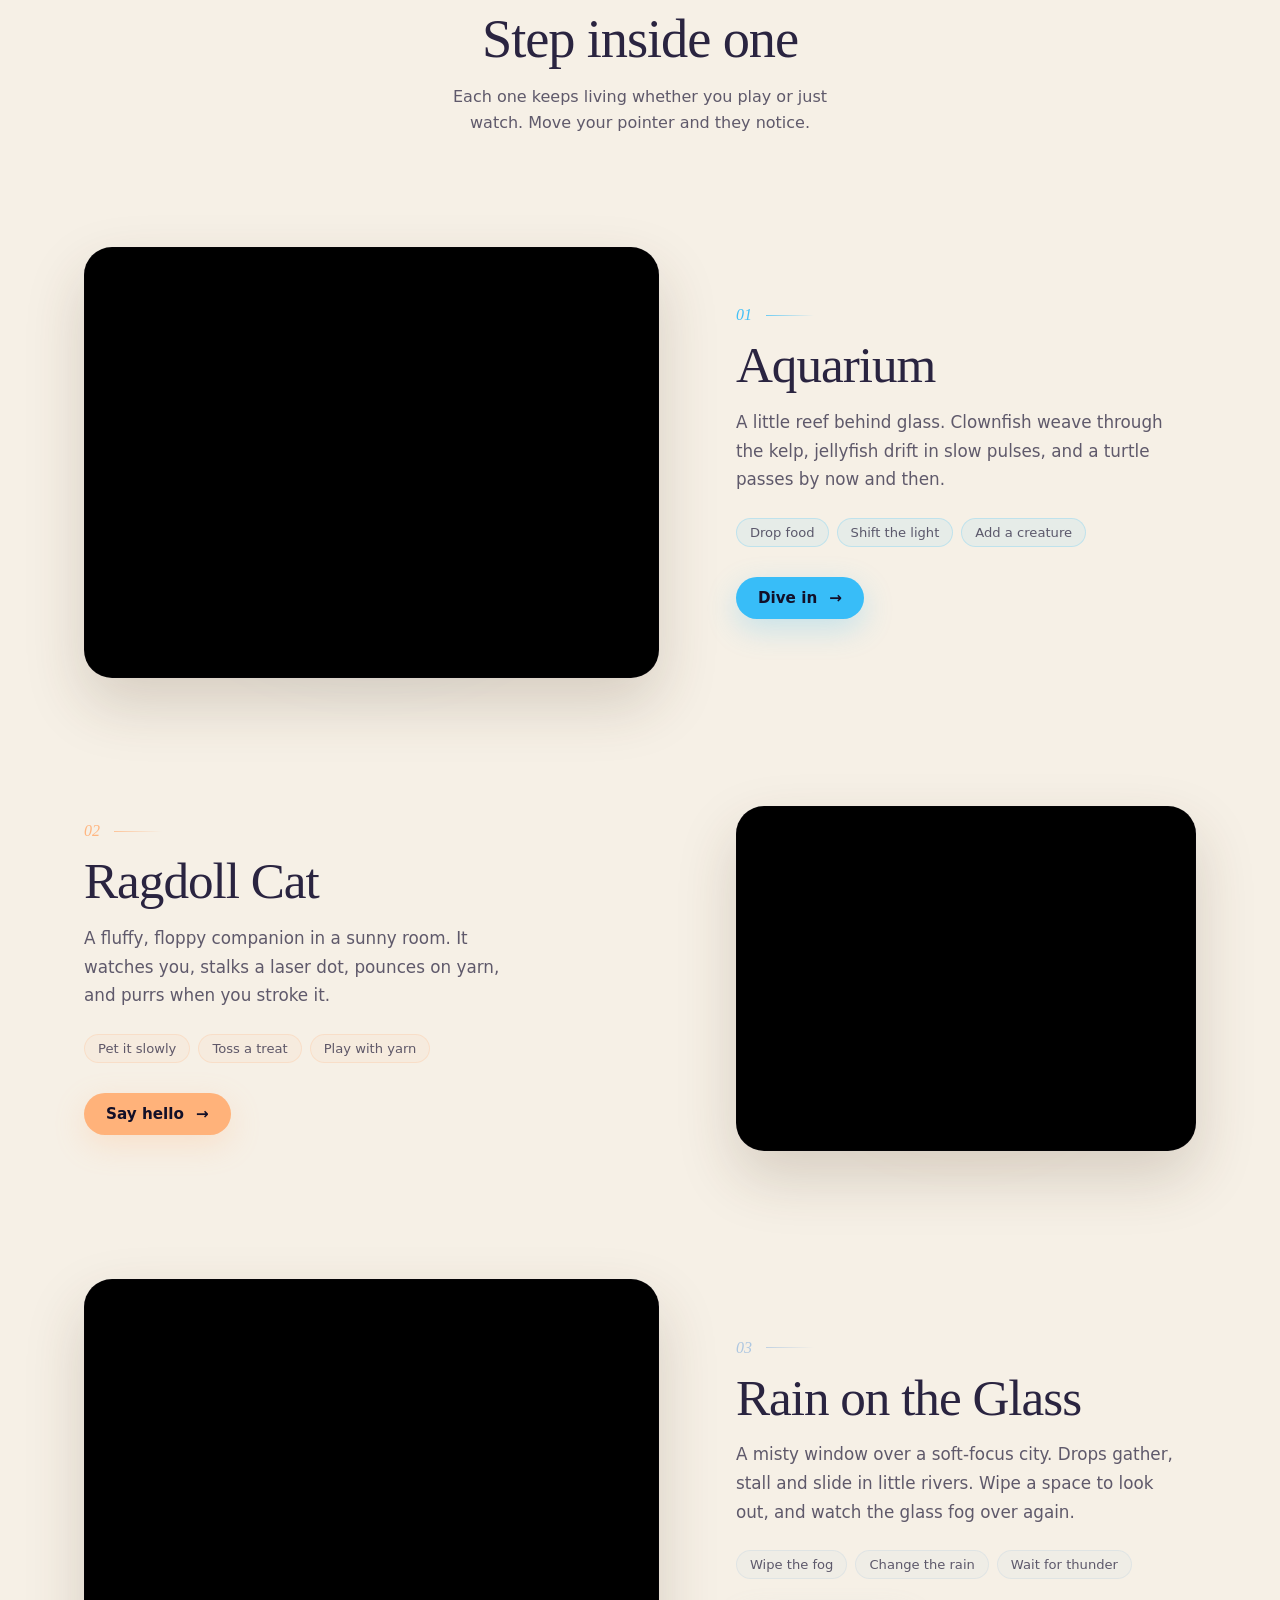
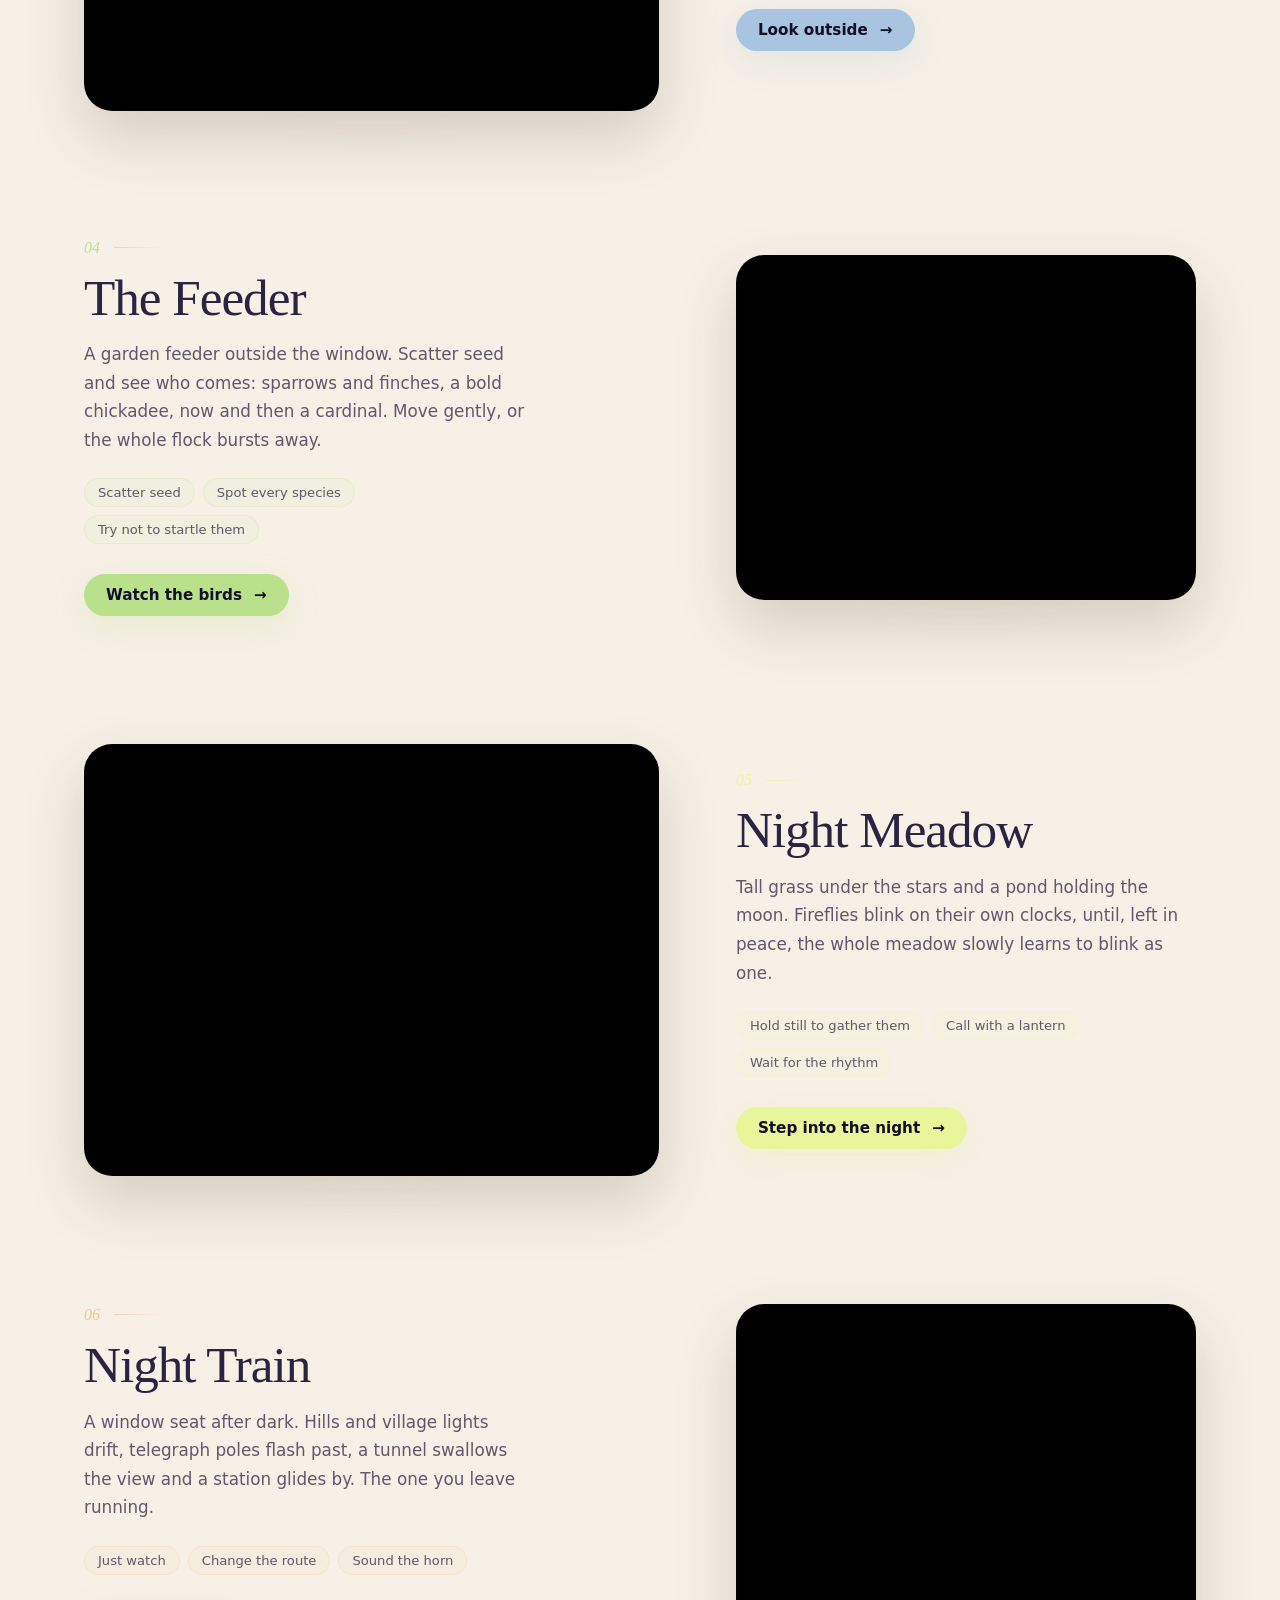
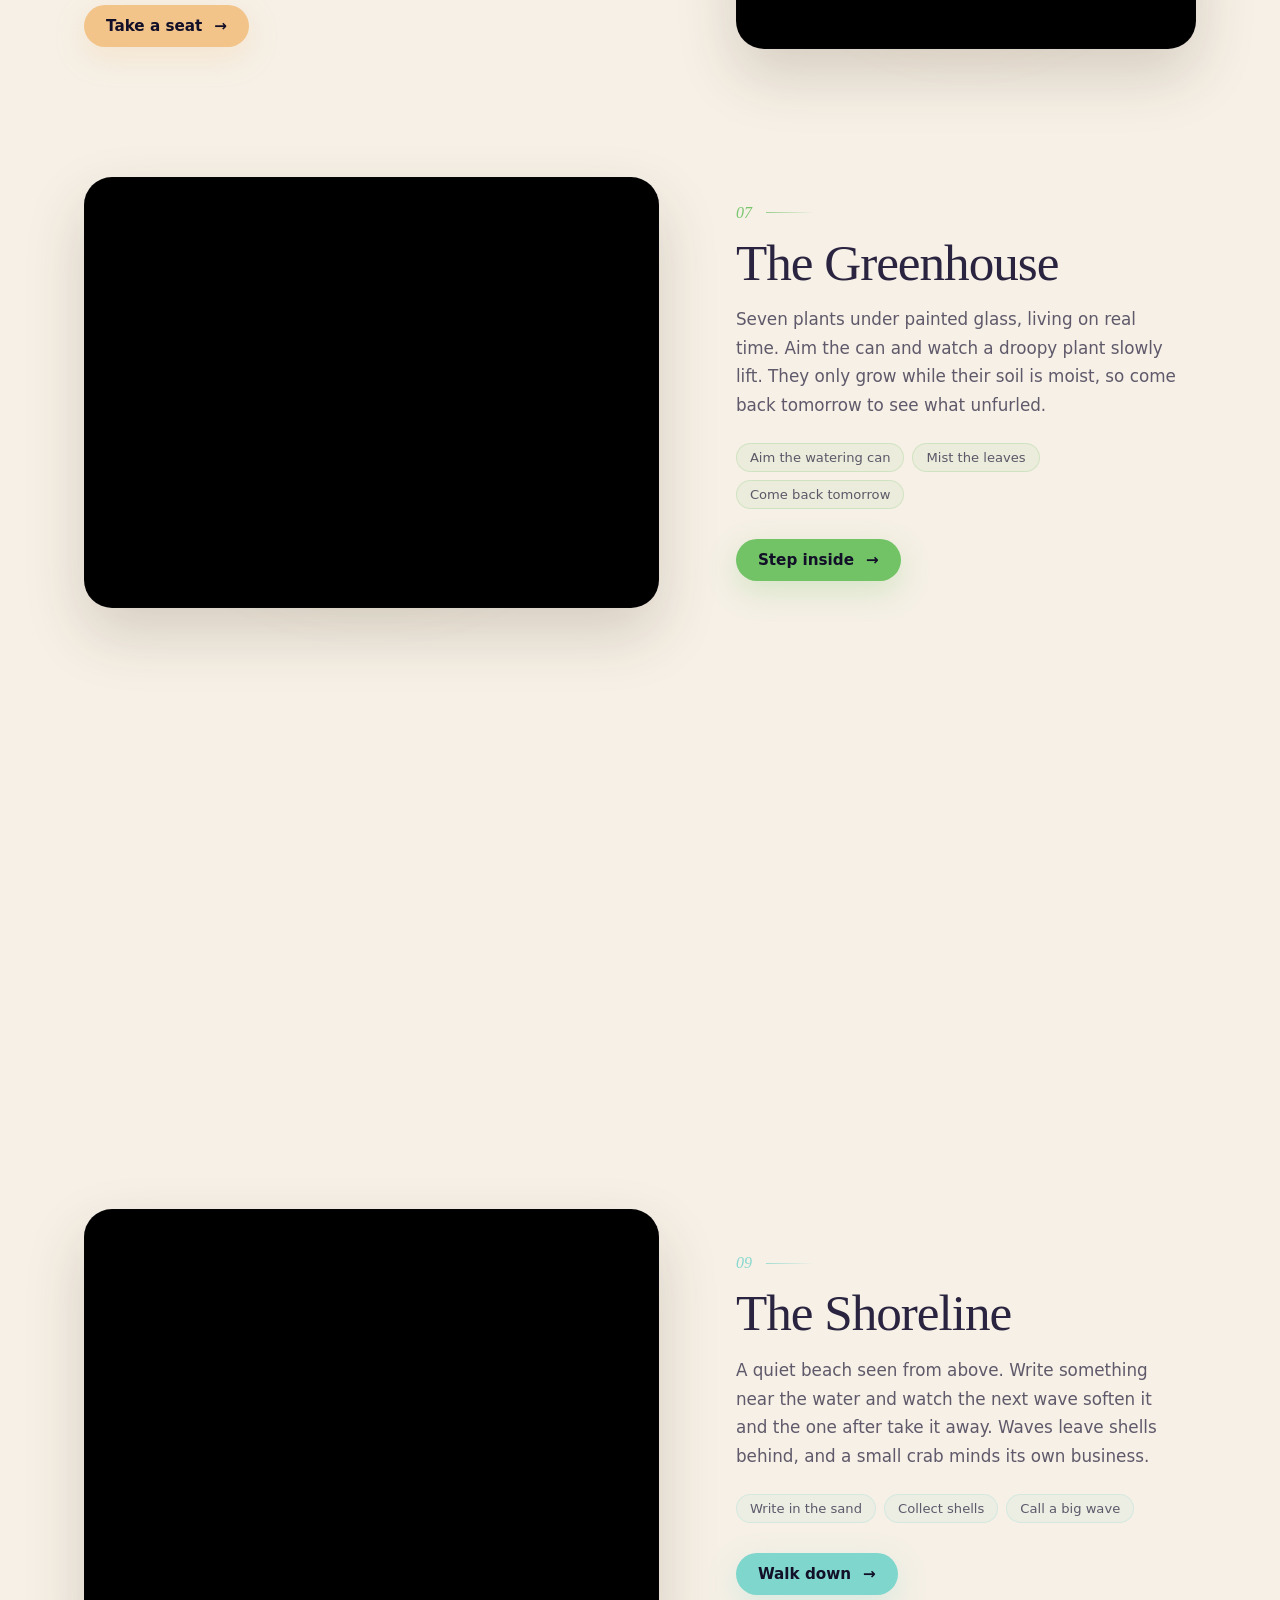
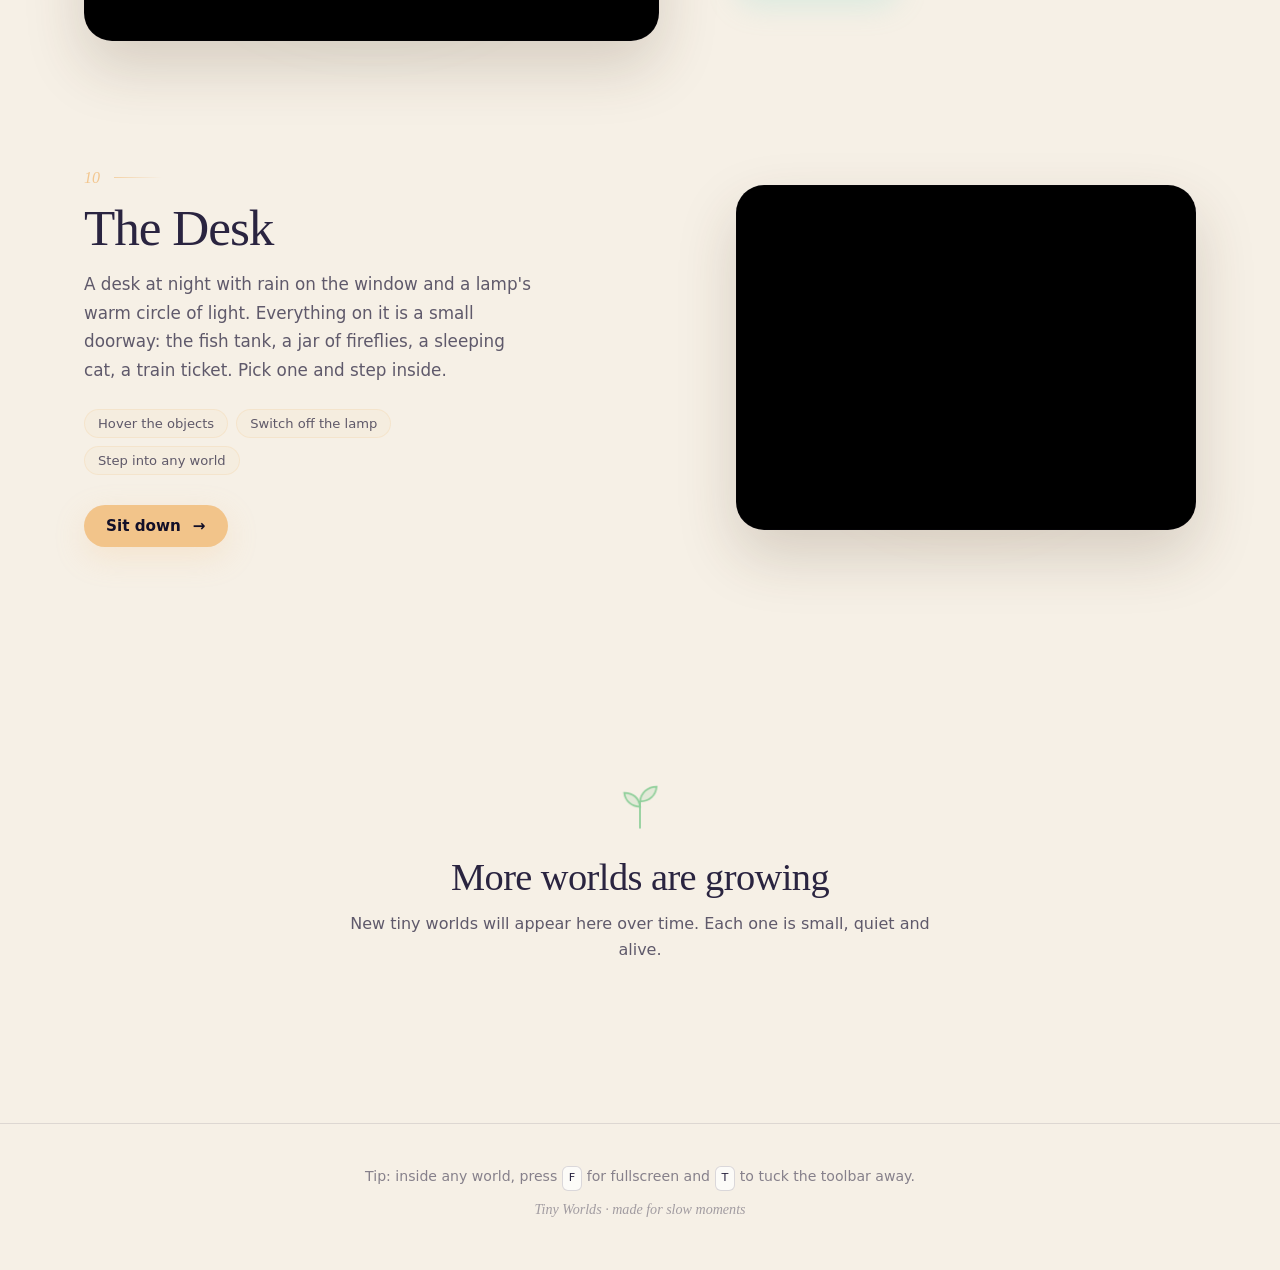
==== commit 6611252a: "Homepage shelf, and search and share tags baked into every page - A shelf under the hero shows every" ====
--- a/index.html
+++ b/index.html
@@ -4,7 +4,7 @@
   <meta charset="UTF-8">
   <meta name="viewport" content="width=device-width, initial-scale=1.0, viewport-fit=cover">
   <title>Tiny Worlds · Small living worlds to rest your eyes on</title>
-  <meta name="description" content="A collection of calm, interactive living scenes: an aquarium, a Ragdoll cat, and more tiny worlds to come.">
+  <meta name="description" content="Calm, interactive little worlds to rest your eyes on: an aquarium, a Ragdoll cat, rain on the glass, a snow globe, a quiet beach and more.">
   <meta name="theme-color" content="#0b0a24">
   <link rel="icon" href="data:image/svg+xml,<svg xmlns=%22http://www.w3.org/2000/svg%22 viewBox=%220 0 100 100%22><text y=%22.9em%22 font-size=%2290%22>🌙</text></svg>">
   <script>
@@ -17,6 +17,8 @@
     })();
   </script>
   <link rel="stylesheet" href="/landing.css">
+  <!-- Without JavaScript, show everything rather than waiting to reveal it -->
+  <noscript><style>.reveal, .world.reveal .world-copy { opacity: 1 !important; transform: none !important; }</style></noscript>
 </head>
 <body>
   <button id="theme-toggle" class="theme-toggle" type="button" aria-pressed="false" aria-label="Switch to day theme" title="Day theme">
@@ -39,16 +41,24 @@
       <p class="eyebrow">A collection of calm, living scenes</p>
       <h1 class="wordmark">Tiny Worlds</h1>
       <p class="tagline">Small living worlds to rest your eyes on.<br>No goals, no scores. Just somewhere quiet to look for a while.</p>
-      <a class="hero-cta" href="#worlds">
+      <a class="hero-cta" href="#shelf">
         See the worlds
         <svg width="16" height="16" viewBox="0 0 24 24" fill="none" stroke="currentColor" stroke-width="2.2" stroke-linecap="round" stroke-linejoin="round" aria-hidden="true"><polyline points="6 9 12 15 18 9"></polyline></svg>
       </a>
-      <nav id="world-nav" class="world-nav" aria-label="Go straight to a world"></nav>
     </div>
     <div class="scroll-cue" aria-hidden="true"><span></span></div>
   </header>
 
   <main>
+    <!-- The shelf: every world at a glance (the build fills it in) -->
+    <section class="shelf" id="shelf" aria-labelledby="shelf-title">
+      <div class="shelf-head reveal">
+        <p class="eyebrow">All the worlds</p>
+        <h2 id="shelf-title" class="shelf-title">Pick one from the shelf</h2>
+      </div>
+      <nav id="shelf-list" class="shelf-list" aria-label="All the worlds"></nav>
+    </section>
+
     <section class="worlds" id="worlds" aria-labelledby="worlds-title">
       <div class="section-head reveal">
         <p class="eyebrow">The worlds</p>
@@ -90,6 +100,7 @@
   <script src="/snowglobe/globe.js"></script>
   <script src="/shoreline/beach.js"></script>
   <script src="/scenes.js"></script>
+  <script src="/render.js"></script>
   <script src="/landing.js"></script>
 </body>
 </html>
--- a/landing.css
+++ b/landing.css
@@ -318,61 +318,133 @@
   transform: translateY(2px);
 }
 
-/* Quick jump row under the hero */
-.world-nav {
+/* ---------- The shelf: every world at a glance ---------- */
+.shelf {
+  max-width: 1160px;
+  margin: 0 auto;
+  padding: clamp(64px, 9vw, 110px) 24px 0;
+}
+
+.shelf-head {
+  text-align: center;
+  margin-bottom: clamp(28px, 4vw, 44px);
+}
+
+.shelf-title {
+  font-family: var(--serif);
+  font-weight: 400;
+  font-size: clamp(1.6rem, 3.4vw, 2.3rem);
+  letter-spacing: -0.01em;
+}
+
+.shelf-list {
+  display: grid;
+  grid-template-columns: repeat(auto-fill, minmax(min(190px, 42vw), 1fr));
+  gap: 30px 22px;
+}
+
+.shelf-item {
+  --accent: 200, 210, 230;
+  position: relative;
   display: flex;
-  flex-wrap: wrap;
-  justify-content: center;
-  gap: 8px;
-  max-width: 44rem;
-  margin: 26px auto 0;
-  animation: rise 1.4s 0.65s var(--ease) both;
-}
-
-.world-pill {
-  --accent: 200, 210, 230;
-  display: inline-flex;
-  align-items: center;
-  gap: 7px;
-  padding: 7px 13px 7px 10px;
-  border-radius: 999px;
-  font-size: 0.82rem;
-  font-weight: 500;
+  flex-direction: column;
+  gap: 12px;
+  padding-bottom: 14px;
   color: var(--ink);
   text-decoration: none;
-  background: var(--glass-bg);
-  border: 1px solid var(--glass-border);
-  backdrop-filter: blur(10px);
-  -webkit-backdrop-filter: blur(10px);
-  transition: transform 0.35s var(--ease), border-color 0.35s var(--ease), background 0.35s var(--ease), box-shadow 0.35s var(--ease);
-}
-
-.world-pill:hover,
-.world-pill:focus-visible {
-  transform: translateY(-2px);
-  border-color: rgba(var(--accent), 0.7);
-  background: rgba(var(--accent), 0.16);
-  box-shadow: 0 6px 24px rgba(var(--accent), 0.22);
   outline: none;
 }
 
-.world-pill:focus-visible {
-  box-shadow: 0 0 0 2px rgba(var(--accent), 0.9);
-}
-
-.pill-icon {
+/* A wooden ledge under each window; neighbours join into one long shelf */
+.shelf-item::after {
+  content: "";
+  position: absolute;
+  left: -11px;
+  right: -11px;
+  bottom: 0;
+  height: 7px;
+  border-radius: 2px;
+  background: linear-gradient(180deg, #a87a52 0%, #7a5233 60%, #5a3a22 100%);
+  box-shadow: 0 6px 12px rgba(0, 0, 0, 0.25);
+}
+
+:root[data-theme="light"] .shelf-item::after {
+  background: linear-gradient(180deg, #d2aa80 0%, #b08058 60%, #8d6340 100%);
+  box-shadow: 0 6px 12px rgba(70, 50, 30, 0.15);
+}
+
+.shelf-window {
+  position: relative;
+  display: block;
+  aspect-ratio: 1200 / 630;
+  border-radius: 12px;
+  overflow: hidden;
+  border: 1px solid var(--window-border);
+  background: linear-gradient(135deg, rgba(var(--accent), 0.35), rgba(var(--accent), 0.08));
+  box-shadow: 0 10px 26px rgba(0, 0, 0, 0.3);
+  transition: transform 0.45s var(--ease), box-shadow 0.45s var(--ease), border-color 0.45s var(--ease);
+}
+
+.shelf-window img,
+.shelf-window canvas {
+  position: absolute;
+  inset: 0;
+  width: 100%;
+  height: 100%;
+  object-fit: cover;
+}
+
+.shelf-window canvas {
+  opacity: 0;
+  transition: opacity 0.4s var(--ease);
+}
+
+.shelf-item.live .shelf-window canvas {
+  opacity: 1;
+}
+
+.shelf-item:hover .shelf-window,
+.shelf-item:focus-visible .shelf-window {
+  transform: translateY(-5px);
+  border-color: rgba(var(--accent), 0.65);
+  box-shadow: 0 16px 34px rgba(var(--accent), 0.28);
+}
+
+.shelf-item:focus-visible .shelf-window {
+  box-shadow: 0 0 0 2px rgba(var(--accent), 0.95);
+}
+
+.shelf-label {
+  display: flex;
+  align-items: center;
+  justify-content: center;
+  gap: 7px;
+  font-size: 0.86rem;
+  font-weight: 500;
+  color: var(--ink-soft);
+  transition: color 0.3s var(--ease);
+}
+
+.shelf-item:hover .shelf-label,
+.shelf-item:focus-visible .shelf-label {
+  color: var(--ink);
+}
+
+.shelf-icon {
   font-size: 1rem;
   line-height: 1;
 }
 
 @media (max-width: 520px) {
-  .world-nav {
-    gap: 6px;
-    margin-top: 20px;
-  }
-  .world-pill {
-    padding: 6px 10px 6px 8px;
-    font-size: 0.76rem;
+  .shelf-list {
+    gap: 22px 14px;
+  }
+  .shelf-item::after {
+    left: -7px;
+    right: -7px;
+  }
+  .shelf-label {
+    font-size: 0.78rem;
   }
 }
 
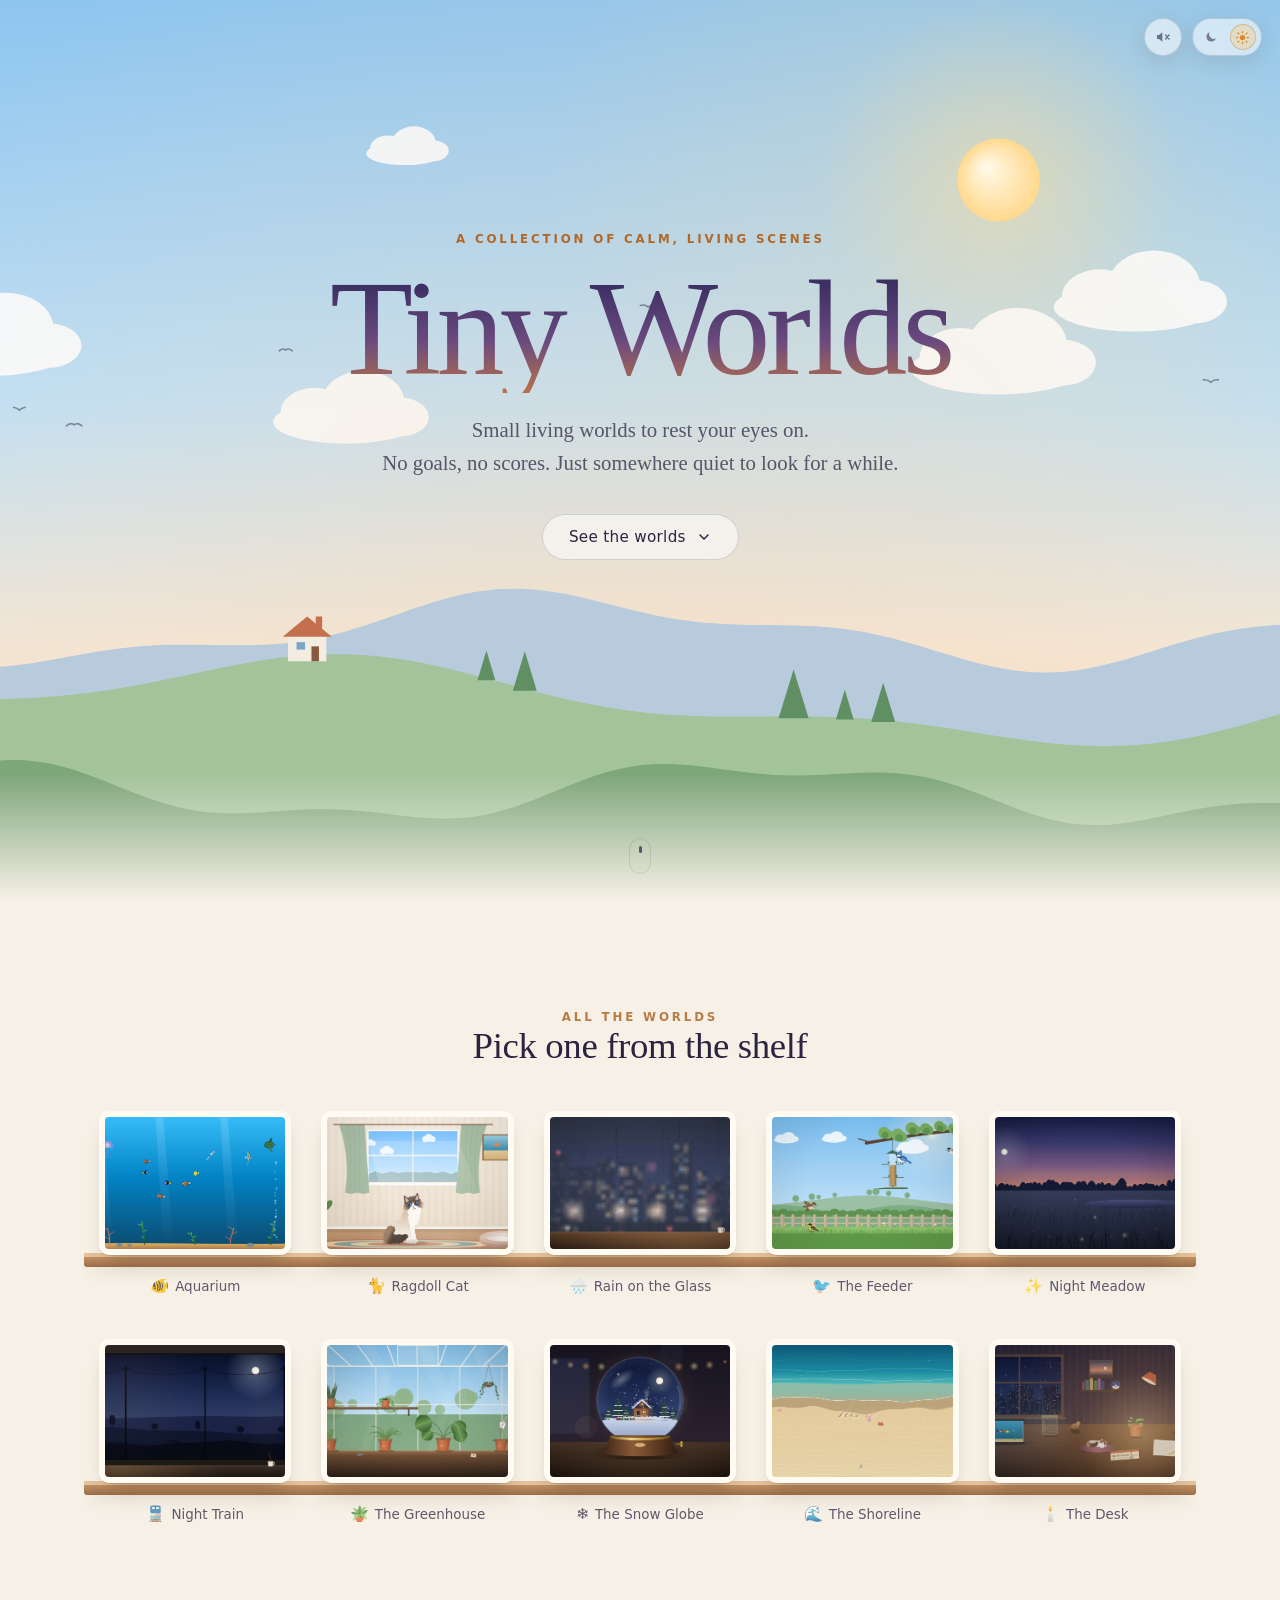
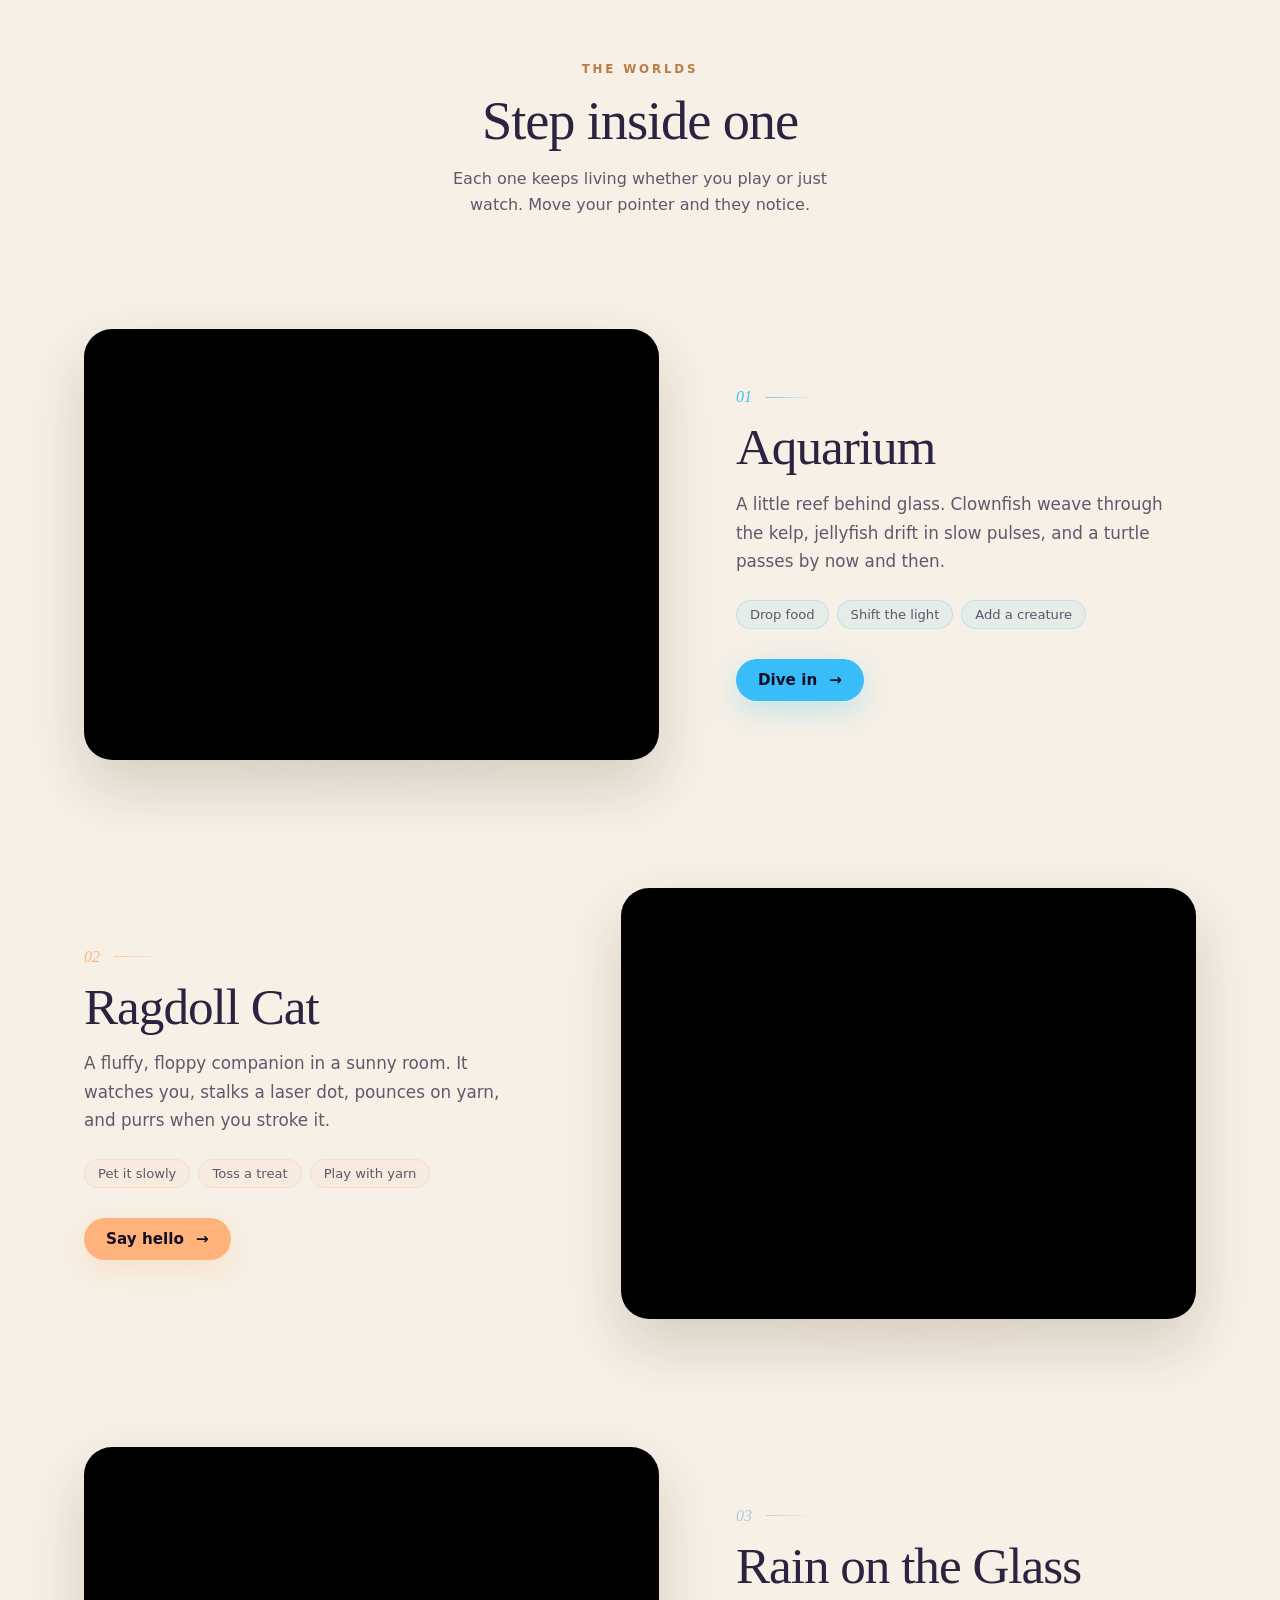
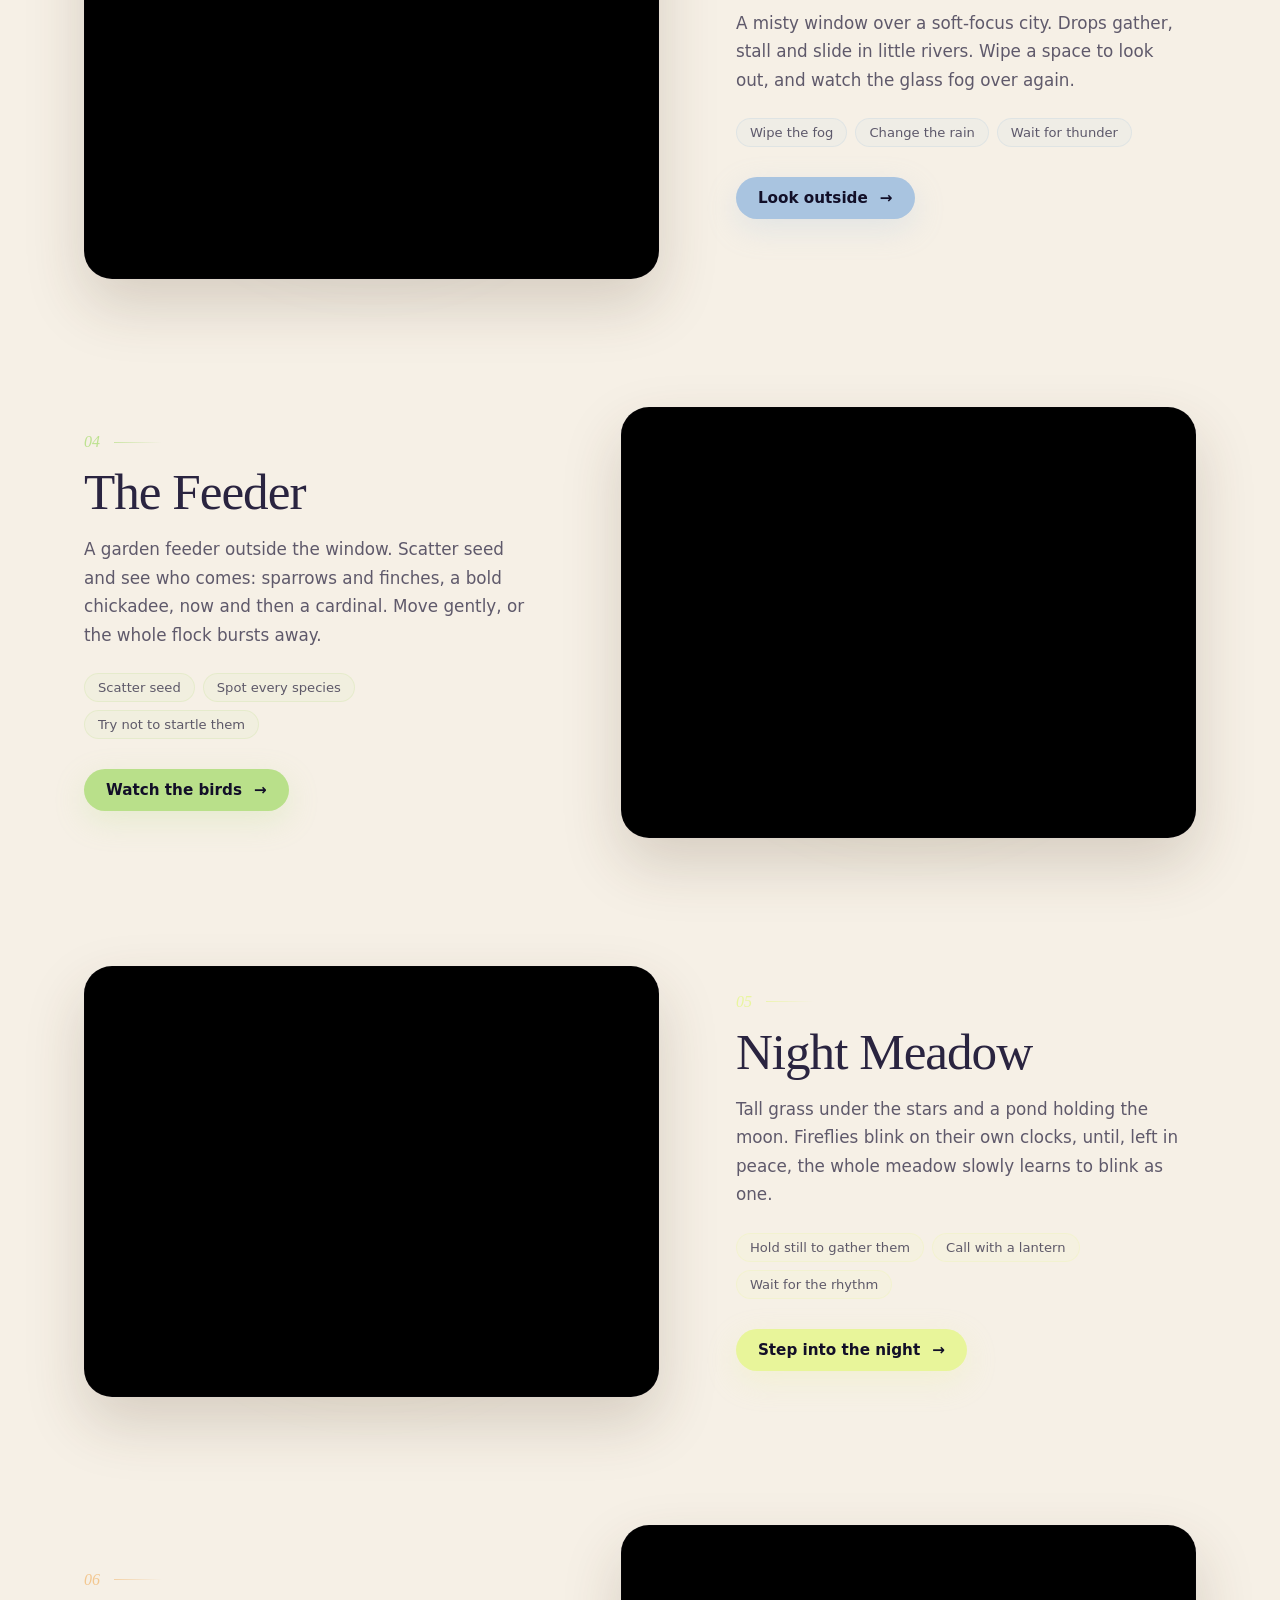
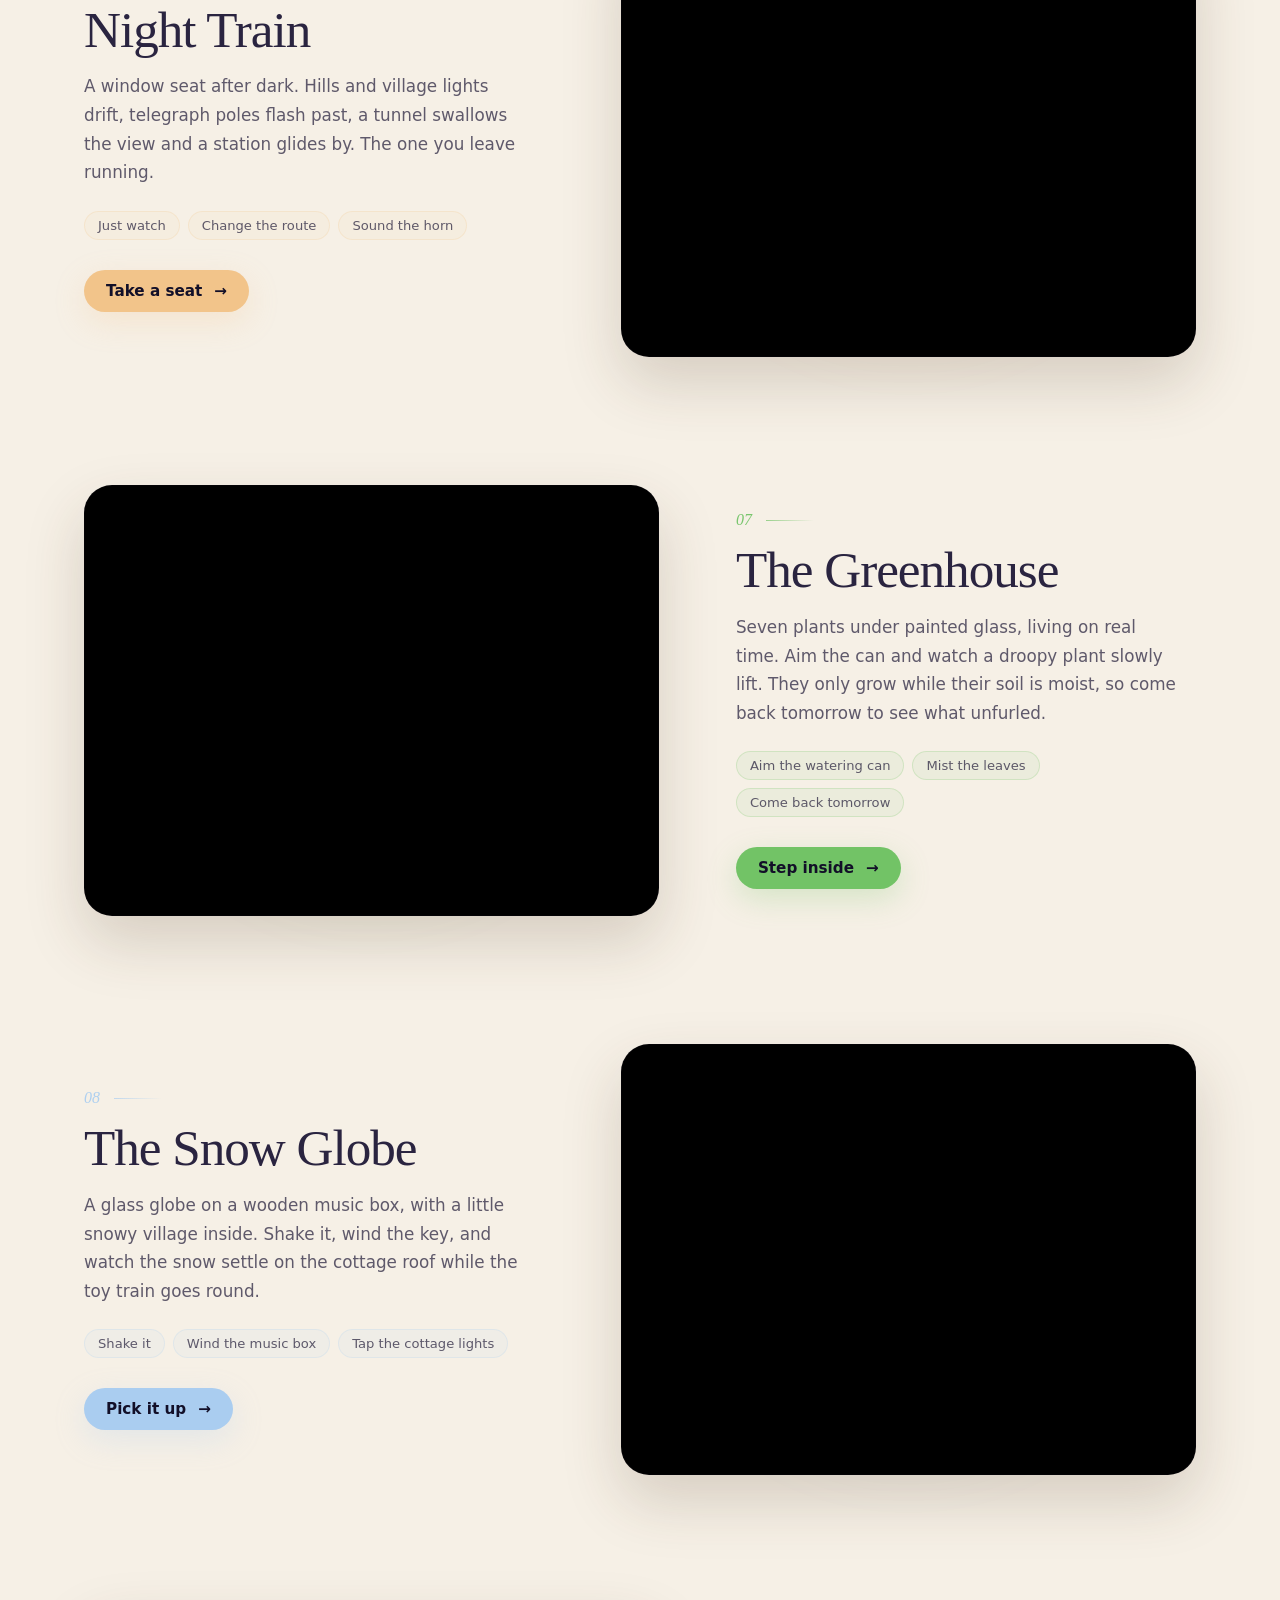
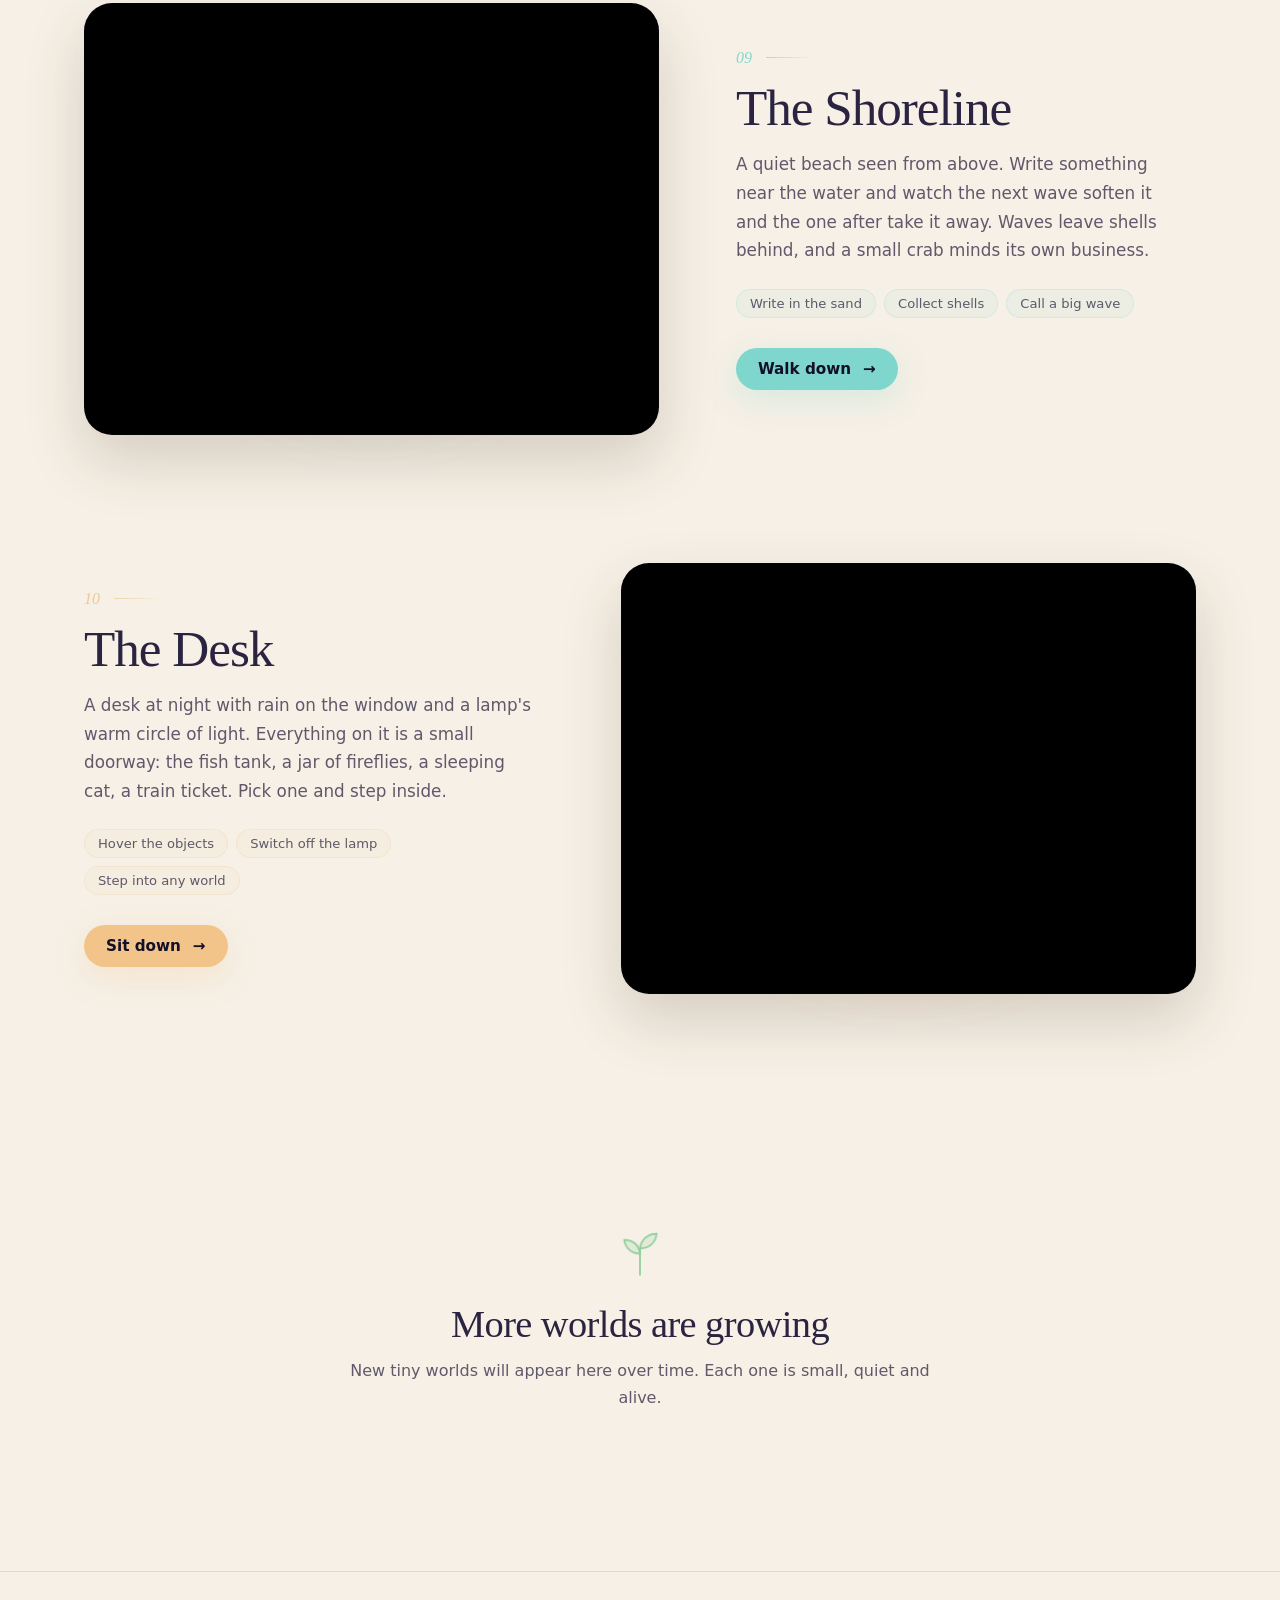
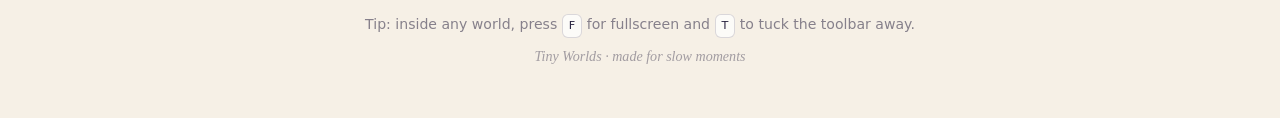
==== commit a7ebf315: "Hero: fluttering butterfly that drifts across the sky and perches on the title" ====
--- a/index.html
+++ b/index.html
@@ -46,6 +46,7 @@
         <svg width="16" height="16" viewBox="0 0 24 24" fill="none" stroke="currentColor" stroke-width="2.2" stroke-linecap="round" stroke-linejoin="round" aria-hidden="true"><polyline points="6 9 12 15 18 9"></polyline></svg>
       </a>
     </div>
+    <canvas id="hero-butterfly" aria-hidden="true"></canvas>
     <div class="scroll-cue" aria-hidden="true"><span></span></div>
   </header>
 
--- a/landing.css
+++ b/landing.css
@@ -244,6 +244,16 @@
   z-index: -1;
 }
 
+/* The butterfly flies over the title, and never gets in the way of a click */
+#hero-butterfly {
+  position: absolute;
+  inset: 0;
+  width: 100%;
+  height: 100%;
+  z-index: 1;
+  pointer-events: none;
+}
+
 .hero-content {
   text-align: center;
   padding: 0 24px;
@@ -338,51 +348,55 @@
 }
 
 .shelf-list {
+  --cols: 5;
+  --wood-top: #b8875c;
+  --wood-front: linear-gradient(180deg, #8a5d3b 0%, #6e4a2e 55%, #573822 100%);
+  --frame: #2a2238;
   display: grid;
-  grid-template-columns: repeat(auto-fill, minmax(min(190px, 42vw), 1fr));
-  gap: 30px 22px;
-}
-
+  grid-template-columns: repeat(var(--cols), minmax(0, 1fr));
+  row-gap: clamp(30px, 4vw, 44px);
+}
+
+:root[data-theme="light"] .shelf-list {
+  --wood-top: #e3c29b;
+  --wood-front: linear-gradient(180deg, #c99d70 0%, #b3845a 55%, #9a6d47 100%);
+  --frame: #fffaf2;
+}
+
+/* Each item spans its whole cell, so the planks of a row meet edge to edge */
 .shelf-item {
   --accent: 200, 210, 230;
   position: relative;
   display: flex;
   flex-direction: column;
-  gap: 12px;
-  padding-bottom: 14px;
+  align-items: center;
   color: var(--ink);
   text-decoration: none;
   outline: none;
 }
 
-/* A wooden ledge under each window; neighbours join into one long shelf */
-.shelf-item::after {
-  content: "";
-  position: absolute;
-  left: -11px;
-  right: -11px;
-  bottom: 0;
-  height: 7px;
-  border-radius: 2px;
-  background: linear-gradient(180deg, #a87a52 0%, #7a5233 60%, #5a3a22 100%);
-  box-shadow: 0 6px 12px rgba(0, 0, 0, 0.25);
-}
-
-:root[data-theme="light"] .shelf-item::after {
-  background: linear-gradient(180deg, #d2aa80 0%, #b08058 60%, #8d6340 100%);
-  box-shadow: 0 6px 12px rgba(70, 50, 30, 0.15);
-}
-
+/* The window stands on the plank, a little narrower than its cell */
 .shelf-window {
   position: relative;
+  z-index: 1;
   display: block;
-  aspect-ratio: 1200 / 630;
-  border-radius: 12px;
+  width: calc(100% - clamp(18px, 2.4vw, 30px));
+  aspect-ratio: 4 / 3;
+  border: clamp(4px, 0.5vw, 6px) solid var(--frame);
+  border-radius: 10px;
   overflow: hidden;
-  border: 1px solid var(--window-border);
   background: linear-gradient(135deg, rgba(var(--accent), 0.35), rgba(var(--accent), 0.08));
-  box-shadow: 0 10px 26px rgba(0, 0, 0, 0.3);
-  transition: transform 0.45s var(--ease), box-shadow 0.45s var(--ease), border-color 0.45s var(--ease);
+  box-shadow:
+    0 1px 0 rgba(0, 0, 0, 0.18),
+    0 12px 18px -10px rgba(0, 0, 0, 0.55);
+  transform-origin: 50% 100%;
+  transition: transform 0.45s var(--ease), box-shadow 0.45s var(--ease);
+}
+
+:root[data-theme="light"] .shelf-window {
+  box-shadow:
+    0 1px 0 rgba(90, 60, 30, 0.12),
+    0 12px 18px -10px rgba(90, 60, 30, 0.45);
 }
 
 .shelf-window img,
@@ -405,22 +419,56 @@
 
 .shelf-item:hover .shelf-window,
 .shelf-item:focus-visible .shelf-window {
-  transform: translateY(-5px);
-  border-color: rgba(var(--accent), 0.65);
-  box-shadow: 0 16px 34px rgba(var(--accent), 0.28);
+  transform: translateY(-6px) scale(1.03);
+  box-shadow:
+    0 0 0 1px rgba(var(--accent), 0.5),
+    0 22px 30px -14px rgba(var(--accent), 0.55);
 }
 
 .shelf-item:focus-visible .shelf-window {
-  box-shadow: 0 0 0 2px rgba(var(--accent), 0.95);
-}
+  box-shadow: 0 0 0 3px rgba(var(--accent), 0.95);
+}
+
+/* The plank: a lit top face and a darker front edge */
+.shelf-plank {
+  position: relative;
+  display: block;
+  width: 100%;
+  height: 14px;
+  margin-top: -2px;
+  background: var(--wood-front);
+  box-shadow: 0 10px 14px -6px rgba(0, 0, 0, 0.4);
+}
+
+.shelf-plank::before {
+  content: "";
+  position: absolute;
+  left: 0;
+  right: 0;
+  top: 0;
+  height: 4px;
+  background: var(--wood-top);
+}
+
+:root[data-theme="light"] .shelf-plank {
+  box-shadow: 0 10px 14px -6px rgba(90, 60, 30, 0.3);
+}
+
+/* Round the ends of each row's plank */
+.shelf-item:nth-child(5n + 1) .shelf-plank { border-radius: 3px 0 0 3px; }
+.shelf-item:nth-child(5n) .shelf-plank,
+.shelf-item:last-child .shelf-plank { border-radius: 0 3px 3px 0; }
 
 .shelf-label {
   display: flex;
   align-items: center;
   justify-content: center;
-  gap: 7px;
-  font-size: 0.86rem;
+  gap: 6px;
+  margin-top: 12px;
+  padding: 0 6px;
+  font-size: 0.84rem;
   font-weight: 500;
+  text-align: center;
   color: var(--ink-soft);
   transition: color 0.3s var(--ease);
 }
@@ -431,21 +479,33 @@
 }
 
 .shelf-icon {
-  font-size: 1rem;
+  font-size: 0.95rem;
   line-height: 1;
 }
 
-@media (max-width: 520px) {
-  .shelf-list {
-    gap: 22px 14px;
-  }
-  .shelf-item::after {
-    left: -7px;
-    right: -7px;
-  }
-  .shelf-label {
-    font-size: 0.78rem;
-  }
+@media (max-width: 940px) {
+  .shelf-list { --cols: 4; }
+  .shelf-item:nth-child(n) .shelf-plank { border-radius: 0; }
+  .shelf-item:nth-child(4n + 1) .shelf-plank { border-radius: 3px 0 0 3px; }
+  .shelf-item:nth-child(4n) .shelf-plank,
+  .shelf-item:last-child .shelf-plank { border-radius: 0 3px 3px 0; }
+}
+
+@media (max-width: 720px) {
+  .shelf-list { --cols: 3; }
+  .shelf-item:nth-child(n) .shelf-plank { border-radius: 0; }
+  .shelf-item:nth-child(3n + 1) .shelf-plank { border-radius: 3px 0 0 3px; }
+  .shelf-item:nth-child(3n) .shelf-plank,
+  .shelf-item:last-child .shelf-plank { border-radius: 0 3px 3px 0; }
+}
+
+@media (max-width: 460px) {
+  .shelf { padding-left: 16px; padding-right: 16px; }
+  .shelf-list { --cols: 2; }
+  .shelf-item:nth-child(n) .shelf-plank { border-radius: 0; }
+  .shelf-item:nth-child(2n + 1) .shelf-plank { border-radius: 3px 0 0 3px; }
+  .shelf-item:nth-child(2n) .shelf-plank { border-radius: 0 3px 3px 0; }
+  .shelf-label { font-size: 0.78rem; }
 }
 
 .scroll-cue {
@@ -513,6 +573,10 @@
   grid-template-columns: minmax(0, 1.25fr) minmax(0, 1fr);
   align-items: center;
   gap: clamp(36px, 6vw, 80px);
+}
+
+.world:nth-child(even) {
+  grid-template-columns: minmax(0, 1fr) minmax(0, 1.25fr);
 }
 
 .world:nth-child(even) .world-window-wrap {
@@ -815,7 +879,8 @@
 }
 
 @media (max-width: 820px) {
-  .world {
+  .world,
+  .world:nth-child(even) {
     grid-template-columns: 1fr;
     gap: 30px;
   }
